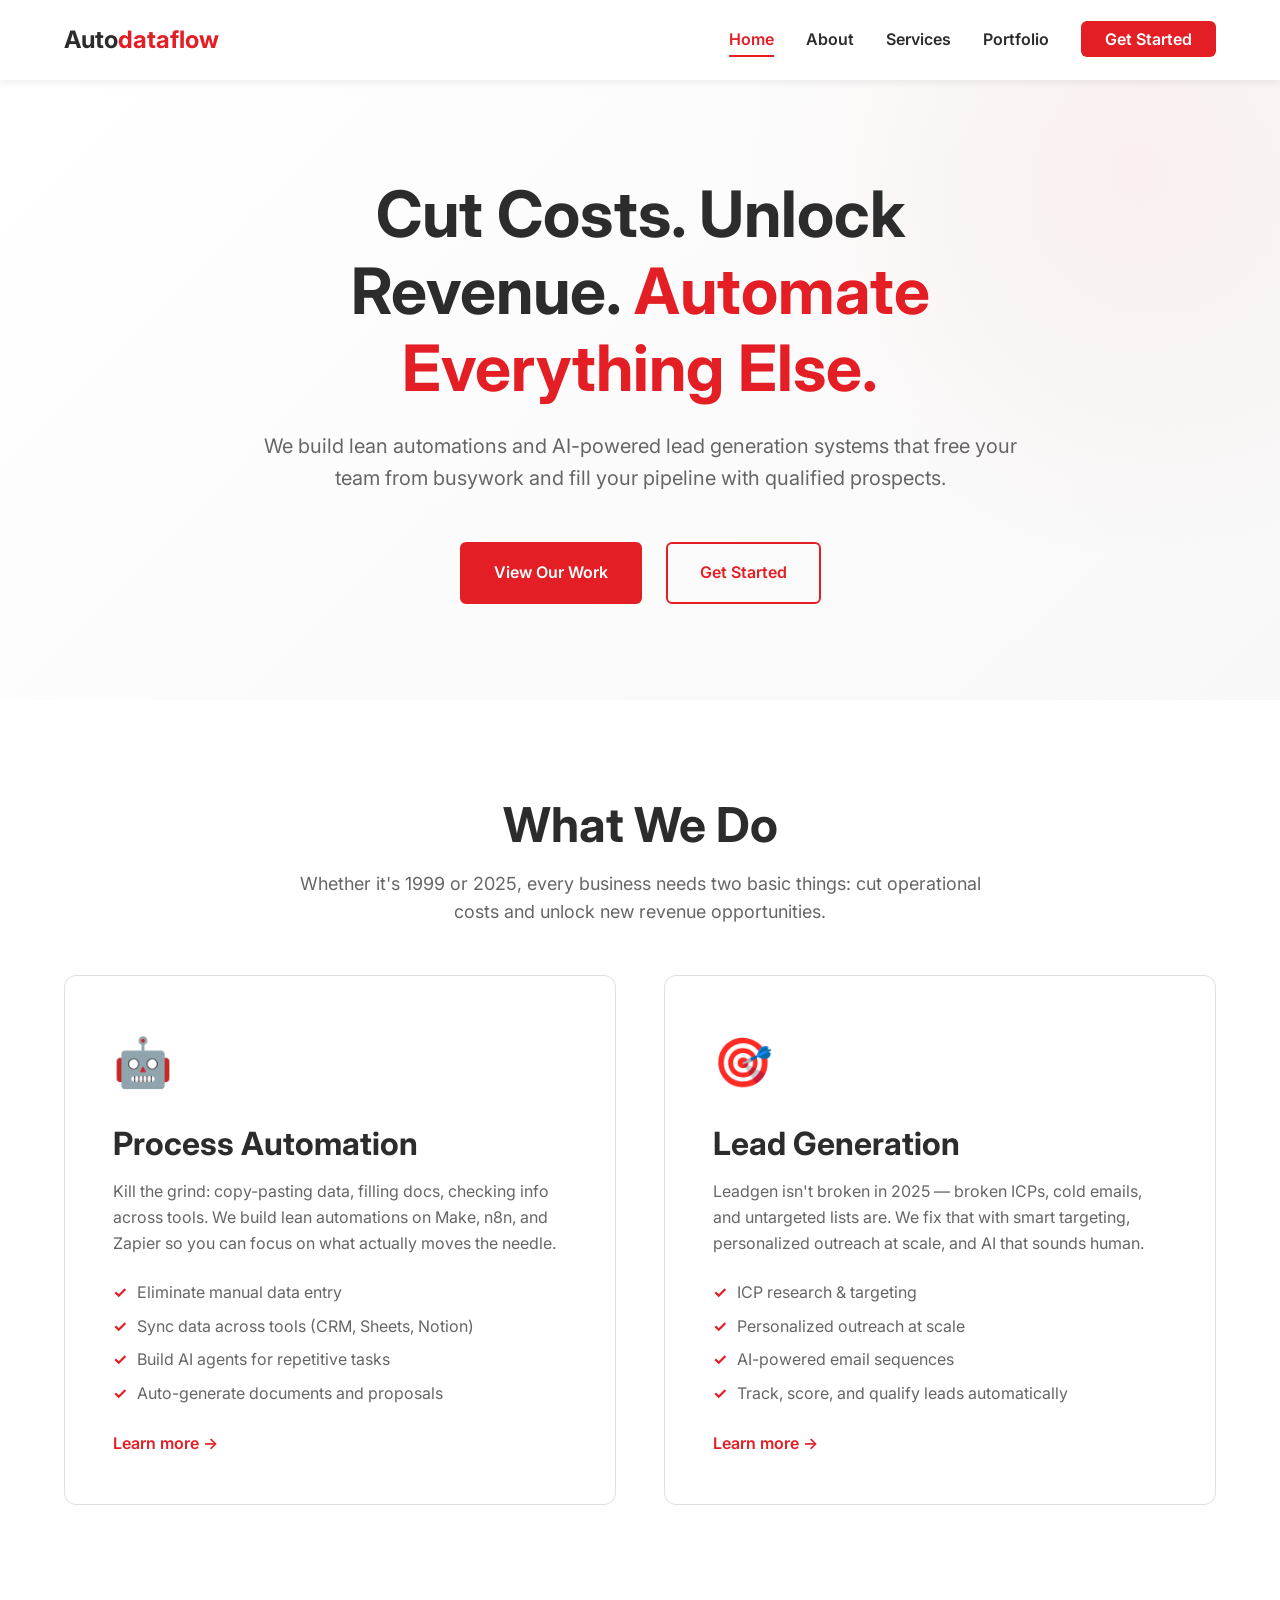
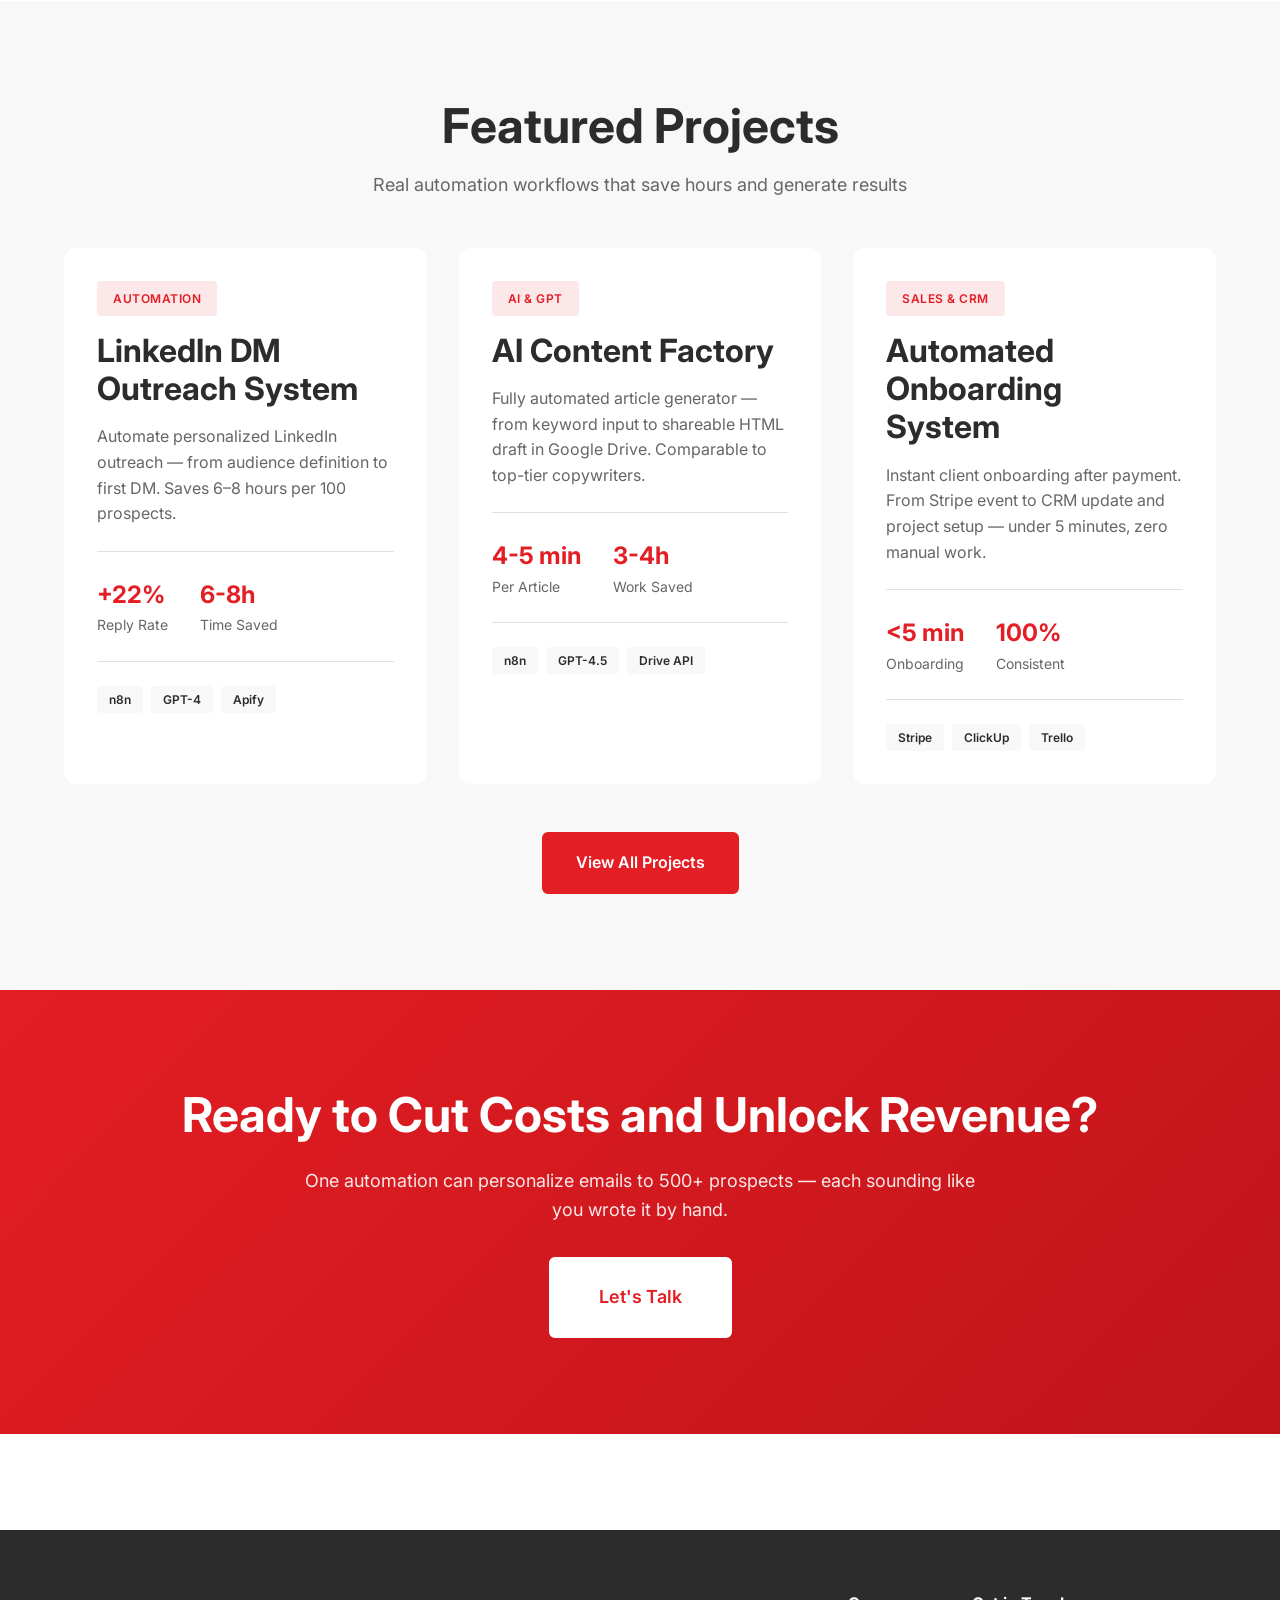
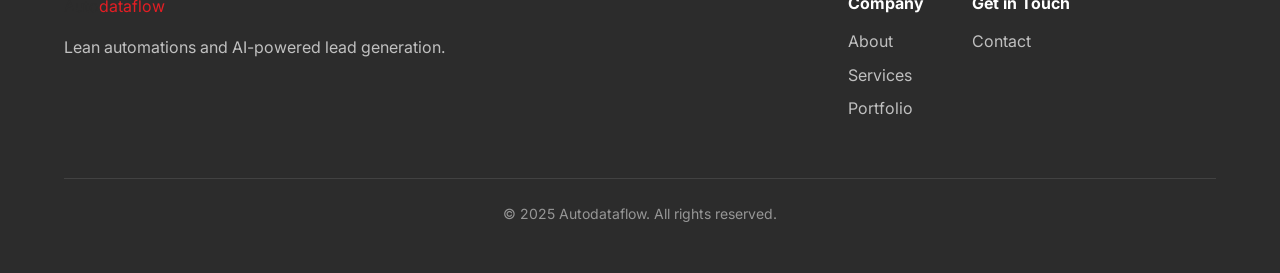
==== index.html @ b3bfe045 "First commit of Autodataflow" ====
<!DOCTYPE html>
<html lang="en">
<head>
    <meta charset="UTF-8">
    <meta name="viewport" content="width=device-width, initial-scale=1.0">
    <meta name="description" content="Cut operational costs and unlock new revenue opportunities through smart automation and targeted lead generation">
    <meta property="og:title" content="Autodataflow - Automation & Lead Generation">
    <meta property="og:description" content="We build lean automations and AI-powered lead generation systems">
    <meta property="og:type" content="website">
    <title>Autodataflow - Automation & Lead Generation</title>

    <link rel="preconnect" href="https://fonts.googleapis.com">
    <link rel="preconnect" href="https://fonts.gstatic.com" crossorigin>
    <link href="https://fonts.googleapis.com/css2?family=Inter:wght@400;600;700&display=swap" rel="stylesheet">

    <link rel="stylesheet" href="css/main.css">
    <link rel="stylesheet" href="css/home.css">
</head>
<body>
    <!-- Navigation -->
    <header class="header">
        <nav class="nav container">
            <a href="index.html" class="logo">
                <span class="logo-text">Auto<span class="logo-accent">dataflow</span></span>
            </a>

            <div class="nav-menu" id="navMenu">
                <ul class="nav-list">
                    <li class="nav-item"><a href="index.html" class="nav-link active">Home</a></li>
                    <li class="nav-item"><a href="about.html" class="nav-link">About</a></li>
                    <li class="nav-item"><a href="services.html" class="nav-link">Services</a></li>
                    <li class="nav-item"><a href="portfolio.html" class="nav-link">Portfolio</a></li>
                    <li class="nav-item"><a href="contact.html" class="nav-link btn-primary-nav">Get Started</a></li>
                </ul>
            </div>

            <div class="nav-toggle" id="navToggle">
                <span></span>
                <span></span>
                <span></span>
            </div>
        </nav>
    </header>

    <!-- Hero Section -->
    <section class="hero">
        <div class="container">
            <div class="hero-content">
                <h1 class="hero-title">Cut Costs. Unlock Revenue. <span class="text-accent">Automate Everything Else.</span></h1>
                <p class="hero-subtitle">We build lean automations and AI-powered lead generation systems that free your team from busywork and fill your pipeline with qualified prospects.</p>
                <div class="hero-cta">
                    <a href="portfolio.html" class="btn btn-primary">View Our Work</a>
                    <a href="contact.html" class="btn btn-secondary">Get Started</a>
                </div>
            </div>
        </div>
    </section>

    <!-- Services Overview -->
    <section class="services-overview">
        <div class="container">
            <h2 class="section-title">What We Do</h2>
            <p class="section-subtitle">Whether it's 1999 or 2025, every business needs two basic things: cut operational costs and unlock new revenue opportunities.</p>

            <div class="services-grid">
                <!-- Automation -->
                <div class="service-card">
                    <div class="service-icon">🤖</div>
                    <h3>Process Automation</h3>
                    <p>Kill the grind: copy-pasting data, filling docs, checking info across tools. We build lean automations on Make, n8n, and Zapier so you can focus on what actually moves the needle.</p>
                    <ul class="service-features">
                        <li>Eliminate manual data entry</li>
                        <li>Sync data across tools (CRM, Sheets, Notion)</li>
                        <li>Build AI agents for repetitive tasks</li>
                        <li>Auto-generate documents and proposals</li>
                    </ul>
                    <a href="services.html#automation" class="service-link">Learn more →</a>
                </div>

                <!-- Lead Generation -->
                <div class="service-card">
                    <div class="service-icon">🎯</div>
                    <h3>Lead Generation</h3>
                    <p>Leadgen isn't broken in 2025 — broken ICPs, cold emails, and untargeted lists are. We fix that with smart targeting, personalized outreach at scale, and AI that sounds human.</p>
                    <ul class="service-features">
                        <li>ICP research & targeting</li>
                        <li>Personalized outreach at scale</li>
                        <li>AI-powered email sequences</li>
                        <li>Track, score, and qualify leads automatically</li>
                    </ul>
                    <a href="services.html#leadgen" class="service-link">Learn more →</a>
                </div>
            </div>
        </div>
    </section>

    <!-- Featured Cases -->
    <section class="featured-cases">
        <div class="container">
            <h2 class="section-title">Featured Projects</h2>
            <p class="section-subtitle">Real automation workflows that save hours and generate results</p>

            <div class="cases-grid">
                <!-- Case 1 -->
                <div class="case-card">
                    <div class="case-tag">Automation</div>
                    <h3>LinkedIn DM Outreach System</h3>
                    <p>Automate personalized LinkedIn outreach — from audience definition to first DM. Saves 6–8 hours per 100 prospects.</p>
                    <div class="case-stats">
                        <div class="stat">
                            <span class="stat-value">+22%</span>
                            <span class="stat-label">Reply Rate</span>
                        </div>
                        <div class="stat">
                            <span class="stat-value">6-8h</span>
                            <span class="stat-label">Time Saved</span>
                        </div>
                    </div>
                    <div class="case-tech">
                        <span class="tech-badge">n8n</span>
                        <span class="tech-badge">GPT-4</span>
                        <span class="tech-badge">Apify</span>
                    </div>
                </div>

                <!-- Case 2 -->
                <div class="case-card">
                    <div class="case-tag">AI & GPT</div>
                    <h3>AI Content Factory</h3>
                    <p>Fully automated article generator — from keyword input to shareable HTML draft in Google Drive. Comparable to top-tier copywriters.</p>
                    <div class="case-stats">
                        <div class="stat">
                            <span class="stat-value">4-5 min</span>
                            <span class="stat-label">Per Article</span>
                        </div>
                        <div class="stat">
                            <span class="stat-value">3-4h</span>
                            <span class="stat-label">Work Saved</span>
                        </div>
                    </div>
                    <div class="case-tech">
                        <span class="tech-badge">n8n</span>
                        <span class="tech-badge">GPT-4.5</span>
                        <span class="tech-badge">Drive API</span>
                    </div>
                </div>

                <!-- Case 3 -->
                <div class="case-card">
                    <div class="case-tag">Sales & CRM</div>
                    <h3>Automated Onboarding System</h3>
                    <p>Instant client onboarding after payment. From Stripe event to CRM update and project setup — under 5 minutes, zero manual work.</p>
                    <div class="case-stats">
                        <div class="stat">
                            <span class="stat-value">&lt;5 min</span>
                            <span class="stat-label">Onboarding</span>
                        </div>
                        <div class="stat">
                            <span class="stat-value">100%</span>
                            <span class="stat-label">Consistent</span>
                        </div>
                    </div>
                    <div class="case-tech">
                        <span class="tech-badge">Stripe</span>
                        <span class="tech-badge">ClickUp</span>
                        <span class="tech-badge">Trello</span>
                    </div>
                </div>
            </div>

            <div class="section-cta">
                <a href="portfolio.html" class="btn btn-primary">View All Projects</a>
            </div>
        </div>
    </section>

    <!-- CTA Section -->
    <section class="cta-section">
        <div class="container">
            <div class="cta-content">
                <h2>Ready to Cut Costs and Unlock Revenue?</h2>
                <p>One automation can personalize emails to 500+ prospects — each sounding like you wrote it by hand.</p>
                <a href="contact.html" class="btn btn-primary btn-large">Let's Talk</a>
            </div>
        </div>
    </section>

    <!-- Footer -->
    <footer class="footer">
        <div class="container">
            <div class="footer-content">
                <div class="footer-brand">
                    <span class="logo-text">Auto<span class="logo-accent">dataflow</span></span>
                    <p>Lean automations and AI-powered lead generation.</p>
                </div>

                <div class="footer-links">
                    <div class="footer-column">
                        <h4>Company</h4>
                        <ul>
                            <li><a href="about.html">About</a></li>
                            <li><a href="services.html">Services</a></li>
                            <li><a href="portfolio.html">Portfolio</a></li>
                        </ul>
                    </div>

                    <div class="footer-column">
                        <h4>Get in Touch</h4>
                        <ul>
                            <li><a href="contact.html">Contact</a></li>
                        </ul>
                    </div>
                </div>
            </div>

            <div class="footer-bottom">
                <p>&copy; 2025 Autodataflow. All rights reserved.</p>
            </div>
        </div>
    </footer>

    <script src="js/main.js"></script>
</body>
</html>
---- css/main.css ----
/* ========================================
   VARIABLES & RESET
   ======================================== */

:root {
    /* Colors */
    --color-primary: #E31E24;
    --color-primary-hover: #C01419;
    --color-white: #FFFFFF;
    --color-black: #000000;
    --color-text: #2C2C2C;
    --color-text-light: #666666;
    --color-bg-light: #F8F8F8;
    --color-border: #E0E0E0;

    /* Typography */
    --font-primary: 'Inter', -apple-system, BlinkMacSystemFont, 'Segoe UI', sans-serif;
    --font-weight-regular: 400;
    --font-weight-semibold: 600;
    --font-weight-bold: 700;

    /* Spacing */
    --spacing-xs: 0.5rem;
    --spacing-sm: 1rem;
    --spacing-md: 1.5rem;
    --spacing-lg: 2rem;
    --spacing-xl: 3rem;
    --spacing-2xl: 4rem;
    --spacing-3xl: 6rem;

    /* Layout */
    --max-width: 1200px;
    --header-height: 80px;

    /* Shadows */
    --shadow-sm: 0 2px 8px rgba(0, 0, 0, 0.08);
    --shadow-md: 0 4px 16px rgba(0, 0, 0, 0.1);
    --shadow-lg: 0 8px 24px rgba(0, 0, 0, 0.12);

    /* Transitions */
    --transition-fast: 0.2s ease;
    --transition-normal: 0.3s ease;
}

* {
    margin: 0;
    padding: 0;
    box-sizing: border-box;
}

html {
    scroll-behavior: smooth;
}

body {
    font-family: var(--font-primary);
    font-size: 16px;
    line-height: 1.6;
    color: var(--color-text);
    background-color: var(--color-white);
    -webkit-font-smoothing: antialiased;
    -moz-osx-font-smoothing: grayscale;
}

img {
    max-width: 100%;
    height: auto;
    display: block;
}

a {
    text-decoration: none;
    color: inherit;
    transition: color var(--transition-fast);
}

ul {
    list-style: none;
}

/* ========================================
   TYPOGRAPHY
   ======================================== */

h1, h2, h3, h4, h5, h6 {
    font-weight: var(--font-weight-bold);
    line-height: 1.2;
    color: var(--color-text);
}

h1 {
    font-size: clamp(2.5rem, 5vw, 4rem);
}

h2 {
    font-size: clamp(2rem, 4vw, 3rem);
}

h3 {
    font-size: clamp(1.5rem, 3vw, 2rem);
}

h4 {
    font-size: 1.25rem;
}

p {
    margin-bottom: var(--spacing-sm);
    color: var(--color-text-light);
}

.text-accent {
    color: var(--color-primary);
}

/* ========================================
   LAYOUT
   ======================================== */

.container {
    max-width: var(--max-width);
    margin: 0 auto;
    padding: 0 var(--spacing-md);
}

.section-title {
    text-align: center;
    margin-bottom: var(--spacing-sm);
}

.section-subtitle {
    text-align: center;
    font-size: 1.125rem;
    color: var(--color-text-light);
    margin-bottom: var(--spacing-xl);
    max-width: 700px;
    margin-left: auto;
    margin-right: auto;
}

.section-cta {
    text-align: center;
    margin-top: var(--spacing-xl);
}

/* ========================================
   HEADER & NAVIGATION
   ======================================== */

.header {
    position: sticky;
    top: 0;
    background-color: var(--color-white);
    box-shadow: var(--shadow-sm);
    z-index: 1000;
}

.nav {
    display: flex;
    align-items: center;
    justify-content: space-between;
    height: var(--header-height);
}

.logo {
    font-size: 1.5rem;
    font-weight: var(--font-weight-bold);
    color: var(--color-text);
}

.logo-text {
    color: var(--color-text);
}

.logo-accent {
    color: var(--color-primary);
}

.nav-list {
    display: flex;
    align-items: center;
    gap: var(--spacing-lg);
}

.nav-link {
    font-weight: var(--font-weight-semibold);
    color: var(--color-text);
    transition: color var(--transition-fast);
    padding: var(--spacing-xs) 0;
    position: relative;
}

.nav-link:hover {
    color: var(--color-primary);
}

.nav-link.active {
    color: var(--color-primary);
}

.nav-link.active::after {
    content: '';
    position: absolute;
    bottom: 0;
    left: 0;
    right: 0;
    height: 2px;
    background-color: var(--color-primary);
}

.btn-primary-nav {
    background-color: var(--color-primary);
    color: var(--color-white) !important;
    padding: var(--spacing-xs) var(--spacing-md);
    border-radius: 6px;
    transition: background-color var(--transition-fast);
}

.btn-primary-nav:hover {
    background-color: var(--color-primary-hover);
}

.btn-primary-nav.active::after {
    display: none;
}

.nav-toggle {
    display: none;
    flex-direction: column;
    gap: 4px;
    cursor: pointer;
}

.nav-toggle span {
    width: 25px;
    height: 3px;
    background-color: var(--color-text);
    transition: all var(--transition-fast);
}

/* ========================================
   BUTTONS
   ======================================== */

.btn {
    display: inline-block;
    padding: var(--spacing-sm) var(--spacing-lg);
    font-weight: var(--font-weight-semibold);
    border-radius: 6px;
    border: 2px solid transparent;
    cursor: pointer;
    transition: all var(--transition-fast);
    text-align: center;
}

.btn-primary {
    background-color: var(--color-primary);
    color: var(--color-white);
    border-color: var(--color-primary);
}

.btn-primary:hover {
    background-color: var(--color-primary-hover);
    border-color: var(--color-primary-hover);
    transform: translateY(-2px);
    box-shadow: var(--shadow-md);
}

.btn-secondary {
    background-color: transparent;
    color: var(--color-primary);
    border-color: var(--color-primary);
}

.btn-secondary:hover {
    background-color: var(--color-primary);
    color: var(--color-white);
    transform: translateY(-2px);
}

.btn-large {
    padding: var(--spacing-md) var(--spacing-xl);
    font-size: 1.125rem;
}

/* ========================================
   FOOTER
   ======================================== */

.footer {
    background-color: var(--color-text);
    color: var(--color-white);
    padding: var(--spacing-2xl) 0 var(--spacing-lg);
    margin-top: var(--spacing-3xl);
}

.footer-content {
    display: grid;
    grid-template-columns: 2fr 1fr;
    gap: var(--spacing-xl);
    margin-bottom: var(--spacing-xl);
}

.footer-brand p {
    color: rgba(255, 255, 255, 0.7);
    margin-top: var(--spacing-sm);
}

.footer-links {
    display: flex;
    gap: var(--spacing-xl);
}

.footer-column h4 {
    color: var(--color-white);
    margin-bottom: var(--spacing-sm);
    font-size: 1rem;
}

.footer-column ul li {
    margin-bottom: var(--spacing-xs);
}

.footer-column ul li a {
    color: rgba(255, 255, 255, 0.7);
    transition: color var(--transition-fast);
}

.footer-column ul li a:hover {
    color: var(--color-primary);
}

.footer-bottom {
    border-top: 1px solid rgba(255, 255, 255, 0.1);
    padding-top: var(--spacing-md);
    text-align: center;
}

.footer-bottom p {
    color: rgba(255, 255, 255, 0.5);
    font-size: 0.875rem;
}

/* ========================================
   UTILITIES
   ======================================== */

.fade-in {
    animation: fadeIn 0.6s ease-in;
}

@keyframes fadeIn {
    from {
        opacity: 0;
        transform: translateY(20px);
    }
    to {
        opacity: 1;
        transform: translateY(0);
    }
}

/* ========================================
   RESPONSIVE - TABLET
   ======================================== */

@media (max-width: 768px) {
    :root {
        --header-height: 70px;
    }

    .nav-menu {
        position: fixed;
        top: var(--header-height);
        left: -100%;
        width: 100%;
        height: calc(100vh - var(--header-height));
        background-color: var(--color-white);
        transition: left var(--transition-normal);
        box-shadow: var(--shadow-lg);
    }

    .nav-menu.active {
        left: 0;
    }

    .nav-list {
        flex-direction: column;
        align-items: flex-start;
        padding: var(--spacing-lg);
        gap: var(--spacing-md);
    }

    .nav-link.active::after {
        width: 30px;
    }

    .btn-primary-nav {
        width: 100%;
        text-align: center;
    }

    .nav-toggle {
        display: flex;
    }

    .nav-toggle.active span:nth-child(1) {
        transform: rotate(45deg) translate(5px, 5px);
    }

    .nav-toggle.active span:nth-child(2) {
        opacity: 0;
    }

    .nav-toggle.active span:nth-child(3) {
        transform: rotate(-45deg) translate(7px, -6px);
    }

    .footer-content {
        grid-template-columns: 1fr;
    }

    .footer-links {
        flex-direction: column;
    }
}

/* ========================================
   RESPONSIVE - MOBILE
   ======================================== */

@media (max-width: 480px) {
    :root {
        --spacing-xl: 2rem;
        --spacing-2xl: 3rem;
        --spacing-3xl: 4rem;
    }

    .container {
        padding: 0 var(--spacing-sm);
    }

    .section-subtitle {
        font-size: 1rem;
    }
}
---- css/home.css ----
/* ========================================
   HERO SECTION
   ======================================== */

.hero {
    padding: var(--spacing-3xl) 0;
    background: linear-gradient(135deg, #FFF 0%, #F8F8F8 100%);
    position: relative;
    overflow: hidden;
}

.hero::before {
    content: '';
    position: absolute;
    top: -50%;
    right: -20%;
    width: 800px;
    height: 800px;
    background: radial-gradient(circle, rgba(227, 30, 36, 0.05) 0%, transparent 70%);
    border-radius: 50%;
}

.hero-content {
    max-width: 800px;
    text-align: center;
    margin: 0 auto;
    position: relative;
    z-index: 1;
}

.hero-title {
    margin-bottom: var(--spacing-md);
    animation: fadeIn 0.8s ease-out;
}

.hero-subtitle {
    font-size: 1.25rem;
    color: var(--color-text-light);
    margin-bottom: var(--spacing-xl);
    animation: fadeIn 1s ease-out 0.2s both;
}

.hero-cta {
    display: flex;
    gap: var(--spacing-md);
    justify-content: center;
    flex-wrap: wrap;
    animation: fadeIn 1.2s ease-out 0.4s both;
}

/* ========================================
   SERVICES OVERVIEW
   ======================================== */

.services-overview {
    padding: var(--spacing-3xl) 0;
}

.services-grid {
    display: grid;
    grid-template-columns: repeat(auto-fit, minmax(300px, 1fr));
    gap: var(--spacing-xl);
}

.service-card {
    background-color: var(--color-white);
    border: 1px solid var(--color-border);
    border-radius: 12px;
    padding: var(--spacing-xl);
    transition: all var(--transition-normal);
}

.service-card:hover {
    transform: translateY(-8px);
    box-shadow: var(--shadow-lg);
    border-color: var(--color-primary);
}

.service-icon {
    font-size: 3rem;
    margin-bottom: var(--spacing-md);
}

.service-card h3 {
    margin-bottom: var(--spacing-sm);
    color: var(--color-text);
}

.service-card > p {
    margin-bottom: var(--spacing-md);
    color: var(--color-text-light);
}

.service-features {
    margin: var(--spacing-md) 0;
}

.service-features li {
    padding-left: var(--spacing-md);
    margin-bottom: var(--spacing-xs);
    position: relative;
    color: var(--color-text-light);
}

.service-features li::before {
    content: '✓';
    position: absolute;
    left: 0;
    color: var(--color-primary);
    font-weight: var(--font-weight-bold);
}

.service-link {
    color: var(--color-primary);
    font-weight: var(--font-weight-semibold);
    transition: color var(--transition-fast);
}

.service-link:hover {
    color: var(--color-primary-hover);
}

/* ========================================
   FEATURED CASES
   ======================================== */

.featured-cases {
    padding: var(--spacing-3xl) 0;
    background-color: var(--color-bg-light);
}

.cases-grid {
    display: grid;
    grid-template-columns: repeat(auto-fit, minmax(320px, 1fr));
    gap: var(--spacing-lg);
}

.case-card {
    background-color: var(--color-white);
    border-radius: 12px;
    padding: var(--spacing-lg);
    transition: all var(--transition-normal);
    cursor: pointer;
    border: 1px solid transparent;
}

.case-card:hover {
    transform: translateY(-8px);
    box-shadow: var(--shadow-lg);
    border-color: var(--color-primary);
}

.case-tag {
    display: inline-block;
    padding: var(--spacing-xs) var(--spacing-sm);
    background-color: rgba(227, 30, 36, 0.1);
    color: var(--color-primary);
    font-size: 0.75rem;
    font-weight: var(--font-weight-semibold);
    border-radius: 4px;
    margin-bottom: var(--spacing-sm);
    text-transform: uppercase;
    letter-spacing: 0.5px;
}

.case-card h3 {
    margin-bottom: var(--spacing-sm);
    color: var(--color-text);
}

.case-card > p {
    color: var(--color-text-light);
    margin-bottom: var(--spacing-md);
}

.case-stats {
    display: flex;
    gap: var(--spacing-lg);
    margin-bottom: var(--spacing-md);
    padding: var(--spacing-md) 0;
    border-top: 1px solid var(--color-border);
    border-bottom: 1px solid var(--color-border);
}

.stat {
    display: flex;
    flex-direction: column;
}

.stat-value {
    font-size: 1.5rem;
    font-weight: var(--font-weight-bold);
    color: var(--color-primary);
}

.stat-label {
    font-size: 0.875rem;
    color: var(--color-text-light);
}

.case-tech {
    display: flex;
    flex-wrap: wrap;
    gap: var(--spacing-xs);
}

.tech-badge {
    padding: 4px 12px;
    background-color: var(--color-bg-light);
    border-radius: 4px;
    font-size: 0.75rem;
    font-weight: var(--font-weight-semibold);
    color: var(--color-text);
}

/* ========================================
   CTA SECTION
   ======================================== */

.cta-section {
    padding: var(--spacing-3xl) 0;
    background: linear-gradient(135deg, var(--color-primary) 0%, var(--color-primary-hover) 100%);
    color: var(--color-white);
    text-align: center;
}

.cta-content h2 {
    color: var(--color-white);
    margin-bottom: var(--spacing-md);
}

.cta-content p {
    font-size: 1.125rem;
    color: rgba(255, 255, 255, 0.9);
    margin-bottom: var(--spacing-lg);
    max-width: 700px;
    margin-left: auto;
    margin-right: auto;
}

.cta-section .btn-primary {
    background-color: var(--color-white);
    color: var(--color-primary);
    border-color: var(--color-white);
}

.cta-section .btn-primary:hover {
    background-color: transparent;
    color: var(--color-white);
    border-color: var(--color-white);
}

/* ========================================
   RESPONSIVE - TABLET
   ======================================== */

@media (max-width: 768px) {
    .hero {
        padding: var(--spacing-2xl) 0;
    }

    .hero-title {
        font-size: 2.5rem;
    }

    .hero-subtitle {
        font-size: 1.125rem;
    }

    .services-grid {
        grid-template-columns: 1fr;
    }

    .cases-grid {
        grid-template-columns: 1fr;
    }

    .case-stats {
        flex-direction: column;
        gap: var(--spacing-sm);
    }
}

/* ========================================
   RESPONSIVE - MOBILE
   ======================================== */

@media (max-width: 480px) {
    .hero-cta {
        flex-direction: column;
    }

    .hero-cta .btn {
        width: 100%;
    }

    .service-card {
        padding: var(--spacing-md);
    }

    .case-card {
        padding: var(--spacing-md);
    }
}
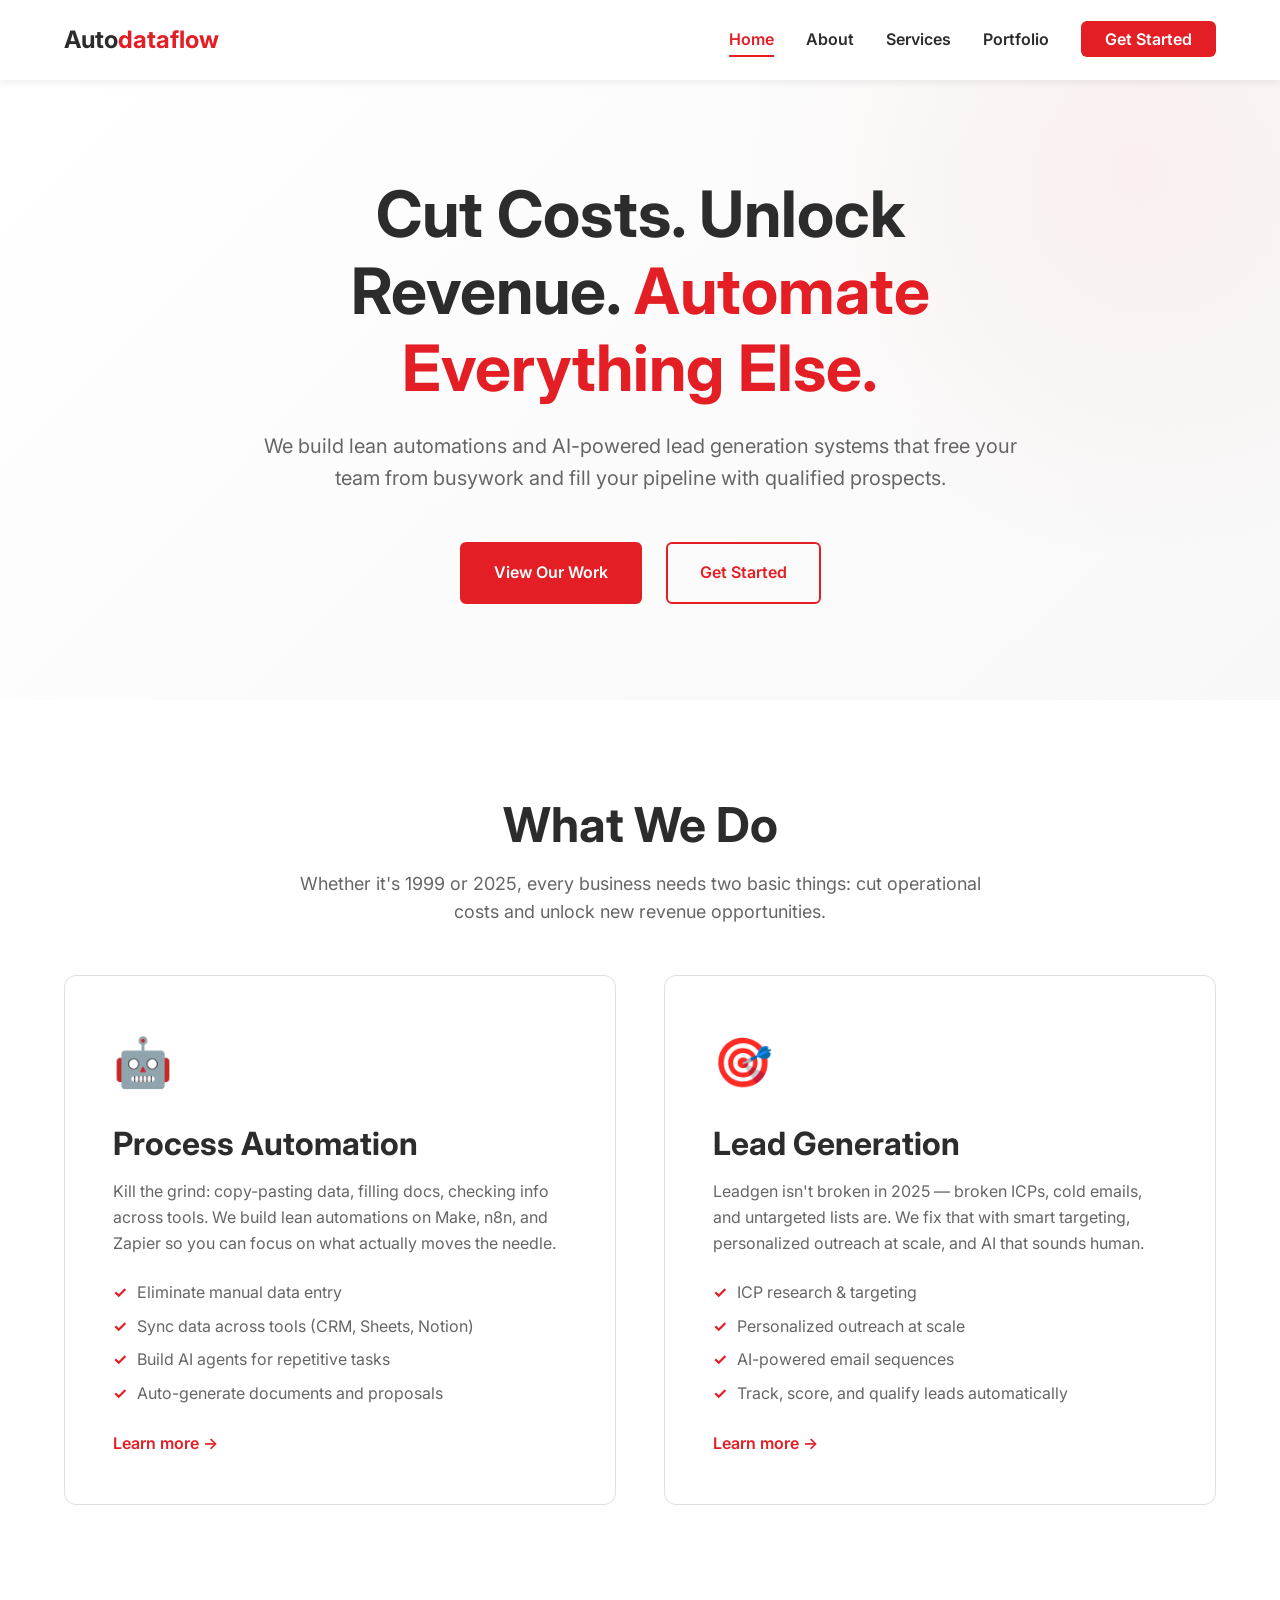
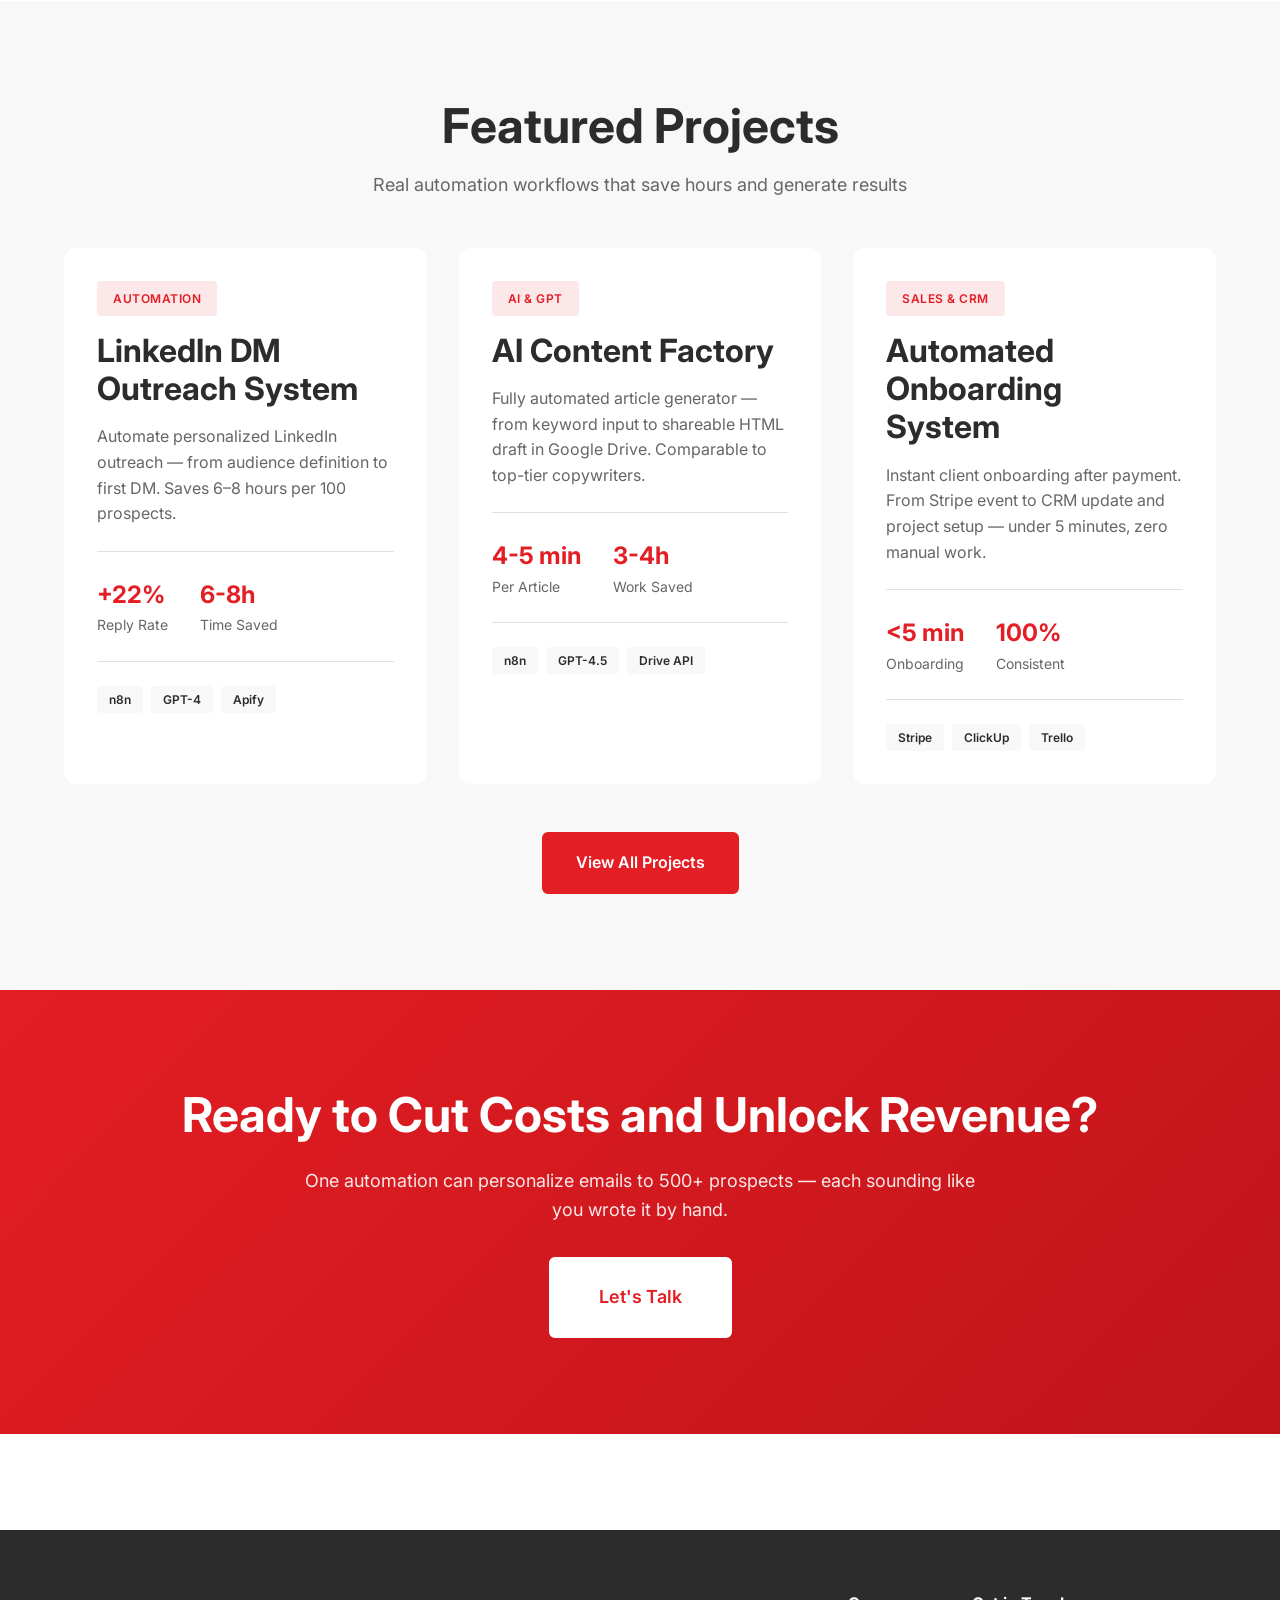
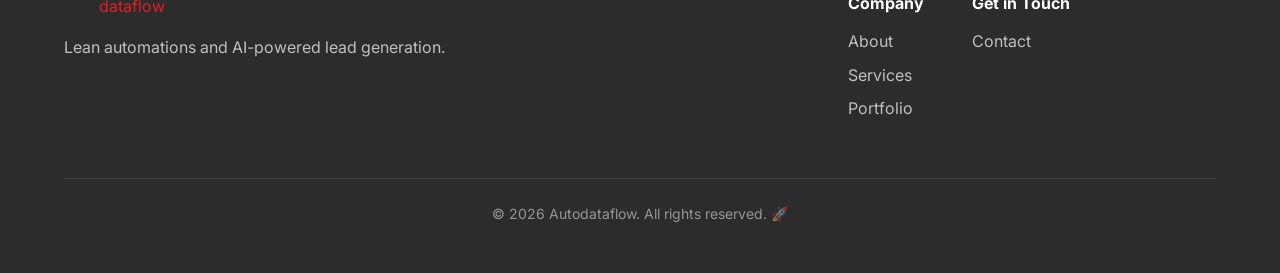
==== commit d71f3a7a: "Update footer year to 2026 🚀" ====
--- a/index.html
+++ b/index.html
@@ -1,9 +1,11 @@
 <!DOCTYPE html>
 <html lang="en">
+
 <head>
     <meta charset="UTF-8">
     <meta name="viewport" content="width=device-width, initial-scale=1.0">
-    <meta name="description" content="Cut operational costs and unlock new revenue opportunities through smart automation and targeted lead generation">
+    <meta name="description"
+        content="Cut operational costs and unlock new revenue opportunities through smart automation and targeted lead generation">
     <meta property="og:title" content="Autodataflow - Automation & Lead Generation">
     <meta property="og:description" content="We build lean automations and AI-powered lead generation systems">
     <meta property="og:type" content="website">
@@ -16,6 +18,7 @@
     <link rel="stylesheet" href="css/main.css">
     <link rel="stylesheet" href="css/home.css">
 </head>
+
 <body>
     <!-- Navigation -->
     <header class="header">
@@ -46,8 +49,10 @@
     <section class="hero">
         <div class="container">
             <div class="hero-content">
-                <h1 class="hero-title">Cut Costs. Unlock Revenue. <span class="text-accent">Automate Everything Else.</span></h1>
-                <p class="hero-subtitle">We build lean automations and AI-powered lead generation systems that free your team from busywork and fill your pipeline with qualified prospects.</p>
+                <h1 class="hero-title">Cut Costs. Unlock Revenue. <span class="text-accent">Automate Everything
+                        Else.</span></h1>
+                <p class="hero-subtitle">We build lean automations and AI-powered lead generation systems that free your
+                    team from busywork and fill your pipeline with qualified prospects.</p>
                 <div class="hero-cta">
                     <a href="portfolio.html" class="btn btn-primary">View Our Work</a>
                     <a href="contact.html" class="btn btn-secondary">Get Started</a>
@@ -60,14 +65,16 @@
     <section class="services-overview">
         <div class="container">
             <h2 class="section-title">What We Do</h2>
-            <p class="section-subtitle">Whether it's 1999 or 2025, every business needs two basic things: cut operational costs and unlock new revenue opportunities.</p>
+            <p class="section-subtitle">Whether it's 1999 or 2025, every business needs two basic things: cut
+                operational costs and unlock new revenue opportunities.</p>
 
             <div class="services-grid">
                 <!-- Automation -->
                 <div class="service-card">
                     <div class="service-icon">🤖</div>
                     <h3>Process Automation</h3>
-                    <p>Kill the grind: copy-pasting data, filling docs, checking info across tools. We build lean automations on Make, n8n, and Zapier so you can focus on what actually moves the needle.</p>
+                    <p>Kill the grind: copy-pasting data, filling docs, checking info across tools. We build lean
+                        automations on Make, n8n, and Zapier so you can focus on what actually moves the needle.</p>
                     <ul class="service-features">
                         <li>Eliminate manual data entry</li>
                         <li>Sync data across tools (CRM, Sheets, Notion)</li>
@@ -81,7 +88,8 @@
                 <div class="service-card">
                     <div class="service-icon">🎯</div>
                     <h3>Lead Generation</h3>
-                    <p>Leadgen isn't broken in 2025 — broken ICPs, cold emails, and untargeted lists are. We fix that with smart targeting, personalized outreach at scale, and AI that sounds human.</p>
+                    <p>Leadgen isn't broken in 2025 — broken ICPs, cold emails, and untargeted lists are. We fix that
+                        with smart targeting, personalized outreach at scale, and AI that sounds human.</p>
                     <ul class="service-features">
                         <li>ICP research & targeting</li>
                         <li>Personalized outreach at scale</li>
@@ -105,7 +113,8 @@
                 <div class="case-card">
                     <div class="case-tag">Automation</div>
                     <h3>LinkedIn DM Outreach System</h3>
-                    <p>Automate personalized LinkedIn outreach — from audience definition to first DM. Saves 6–8 hours per 100 prospects.</p>
+                    <p>Automate personalized LinkedIn outreach — from audience definition to first DM. Saves 6–8 hours
+                        per 100 prospects.</p>
                     <div class="case-stats">
                         <div class="stat">
                             <span class="stat-value">+22%</span>
@@ -127,7 +136,8 @@
                 <div class="case-card">
                     <div class="case-tag">AI & GPT</div>
                     <h3>AI Content Factory</h3>
-                    <p>Fully automated article generator — from keyword input to shareable HTML draft in Google Drive. Comparable to top-tier copywriters.</p>
+                    <p>Fully automated article generator — from keyword input to shareable HTML draft in Google Drive.
+                        Comparable to top-tier copywriters.</p>
                     <div class="case-stats">
                         <div class="stat">
                             <span class="stat-value">4-5 min</span>
@@ -149,7 +159,8 @@
                 <div class="case-card">
                     <div class="case-tag">Sales & CRM</div>
                     <h3>Automated Onboarding System</h3>
-                    <p>Instant client onboarding after payment. From Stripe event to CRM update and project setup — under 5 minutes, zero manual work.</p>
+                    <p>Instant client onboarding after payment. From Stripe event to CRM update and project setup —
+                        under 5 minutes, zero manual work.</p>
                     <div class="case-stats">
                         <div class="stat">
                             <span class="stat-value">&lt;5 min</span>
@@ -179,7 +190,8 @@
         <div class="container">
             <div class="cta-content">
                 <h2>Ready to Cut Costs and Unlock Revenue?</h2>
-                <p>One automation can personalize emails to 500+ prospects — each sounding like you wrote it by hand.</p>
+                <p>One automation can personalize emails to 500+ prospects — each sounding like you wrote it by hand.
+                </p>
                 <a href="contact.html" class="btn btn-primary btn-large">Let's Talk</a>
             </div>
         </div>
@@ -214,11 +226,12 @@
             </div>
 
             <div class="footer-bottom">
-                <p>&copy; 2025 Autodataflow. All rights reserved.</p>
+                <p>&copy; 2026 Autodataflow. All rights reserved. 🚀</p>
             </div>
         </div>
     </footer>
 
     <script src="js/main.js"></script>
 </body>
-</html>
+
+</html>
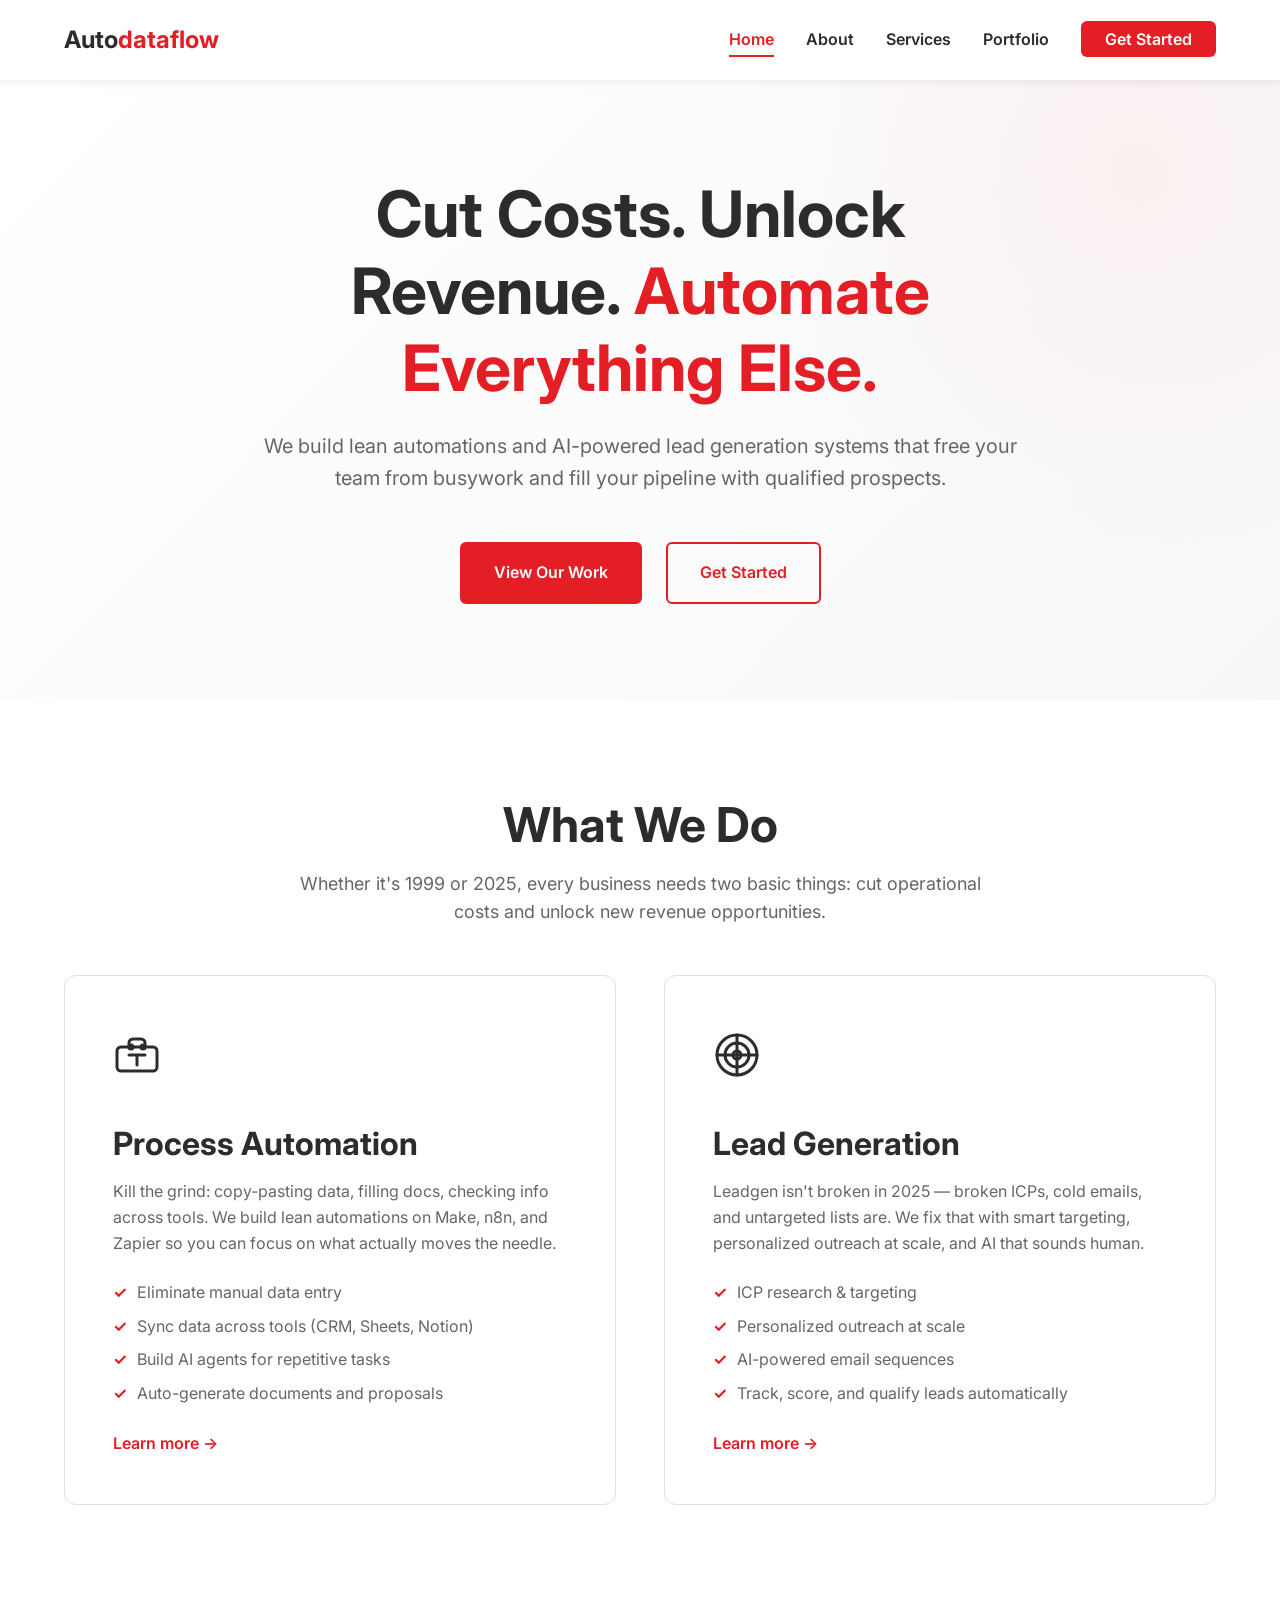
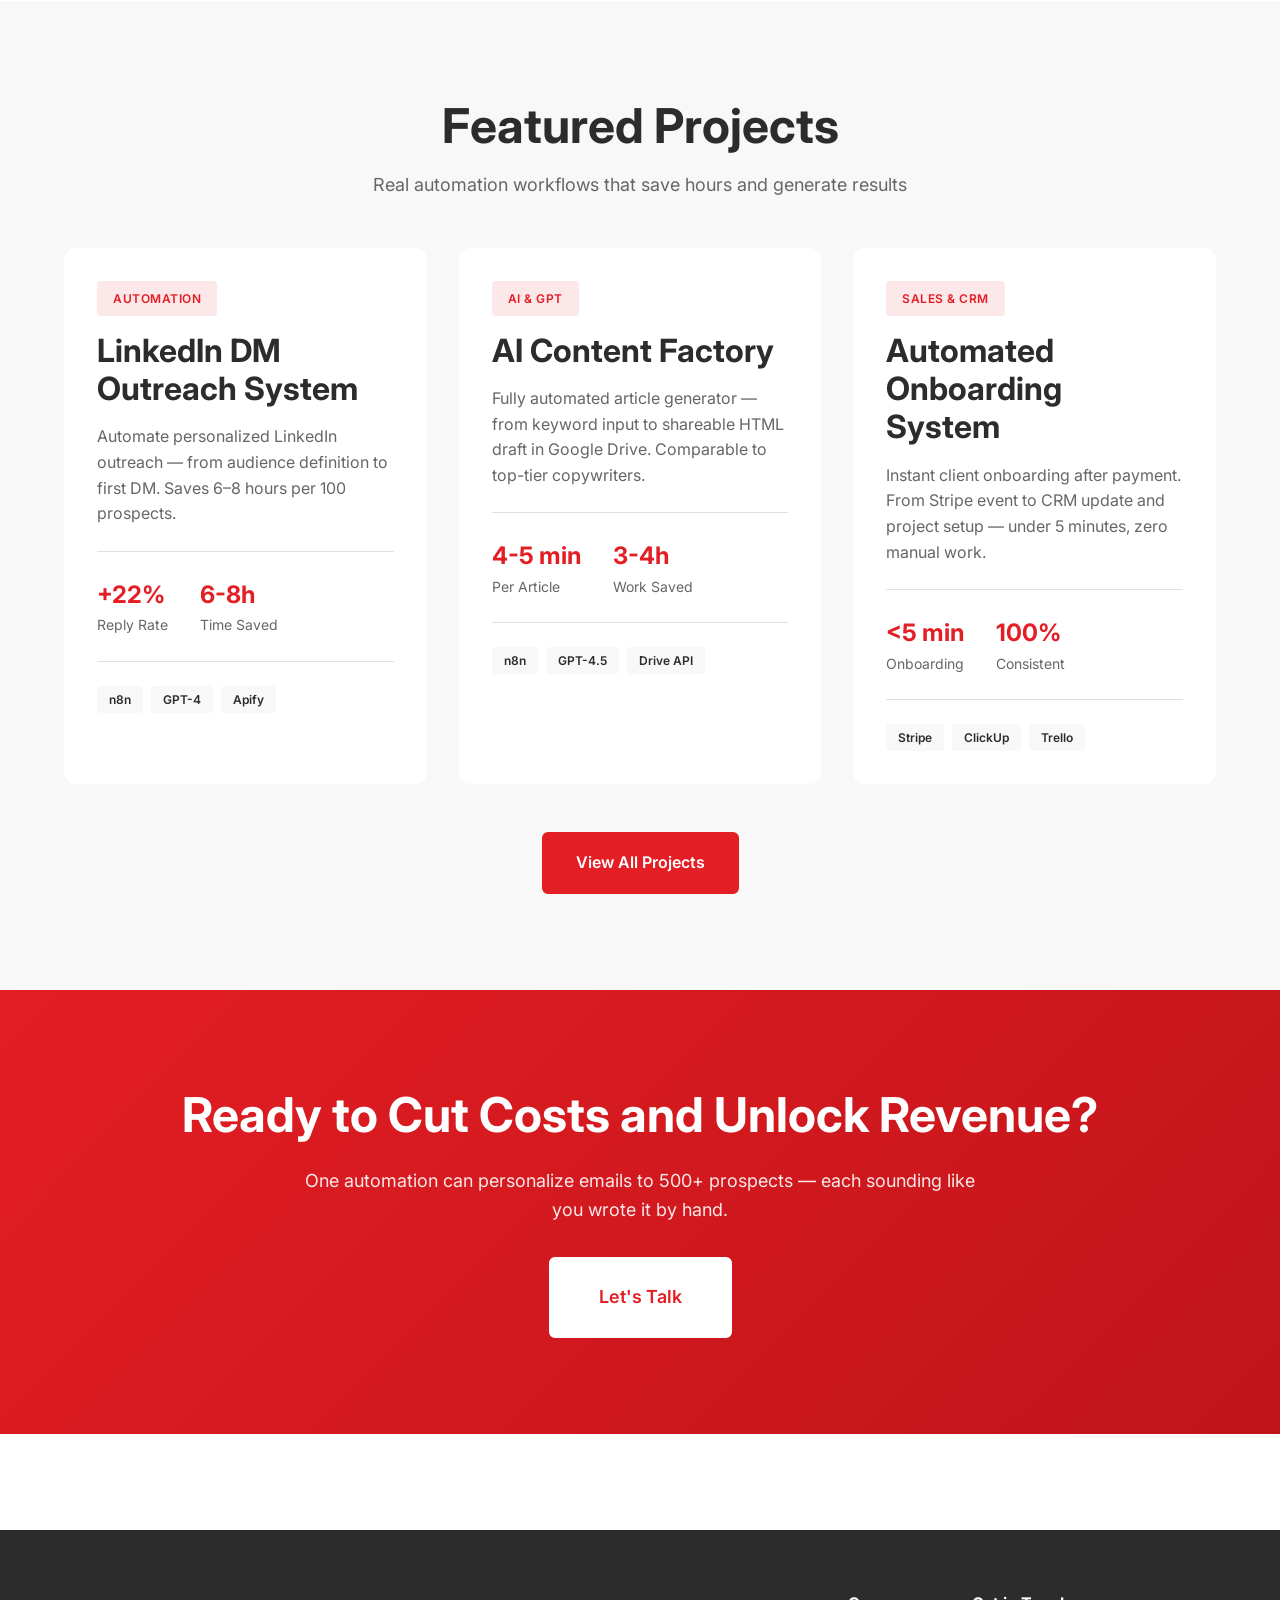
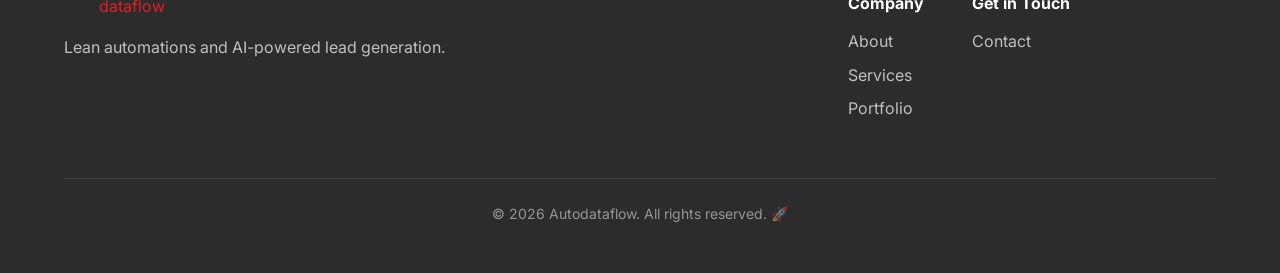
==== commit f30f994a: "Replace emojis with professional SVG icons" ====
--- a/index.html
+++ b/index.html
@@ -71,7 +71,17 @@
             <div class="services-grid">
                 <!-- Automation -->
                 <div class="service-card">
-                    <div class="service-icon">🤖</div>
+                    <div class="service-icon">
+                        <svg xmlns="http://www.w3.org/2000/svg" width="48" height="48" viewBox="0 0 24 24" fill="none"
+                            stroke="currentColor" stroke-width="1.5" stroke-linecap="round" stroke-linejoin="round">
+                            <rect x="2" y="8" width="20" height="12" rx="2" />
+                            <path d="M16 8V6a2 2 0 0 0-2-2h-4a2 2 0 0 0-2 2v2" />
+                            <path d="M12 13v4" />
+                            <path d="M8 12h8" />
+                            <circle cx="9" cy="8" r="1" fill="currentColor" />
+                            <circle cx="15" cy="8" r="1" fill="currentColor" />
+                        </svg>
+                    </div>
                     <h3>Process Automation</h3>
                     <p>Kill the grind: copy-pasting data, filling docs, checking info across tools. We build lean
                         automations on Make, n8n, and Zapier so you can focus on what actually moves the needle.</p>
@@ -86,7 +96,16 @@
 
                 <!-- Lead Generation -->
                 <div class="service-card">
-                    <div class="service-icon">🎯</div>
+                    <div class="service-icon">
+                        <svg xmlns="http://www.w3.org/2000/svg" width="48" height="48" viewBox="0 0 24 24" fill="none"
+                            stroke="currentColor" stroke-width="1.5" stroke-linecap="round" stroke-linejoin="round">
+                            <circle cx="12" cy="12" r="10" />
+                            <circle cx="12" cy="12" r="6" />
+                            <circle cx="12" cy="12" r="2" />
+                            <path d="M12 2v20" />
+                            <path d="M2 12h20" />
+                        </svg>
+                    </div>
                     <h3>Lead Generation</h3>
                     <p>Leadgen isn't broken in 2025 — broken ICPs, cold emails, and untargeted lists are. We fix that
                         with smart targeting, personalized outreach at scale, and AI that sounds human.</p>
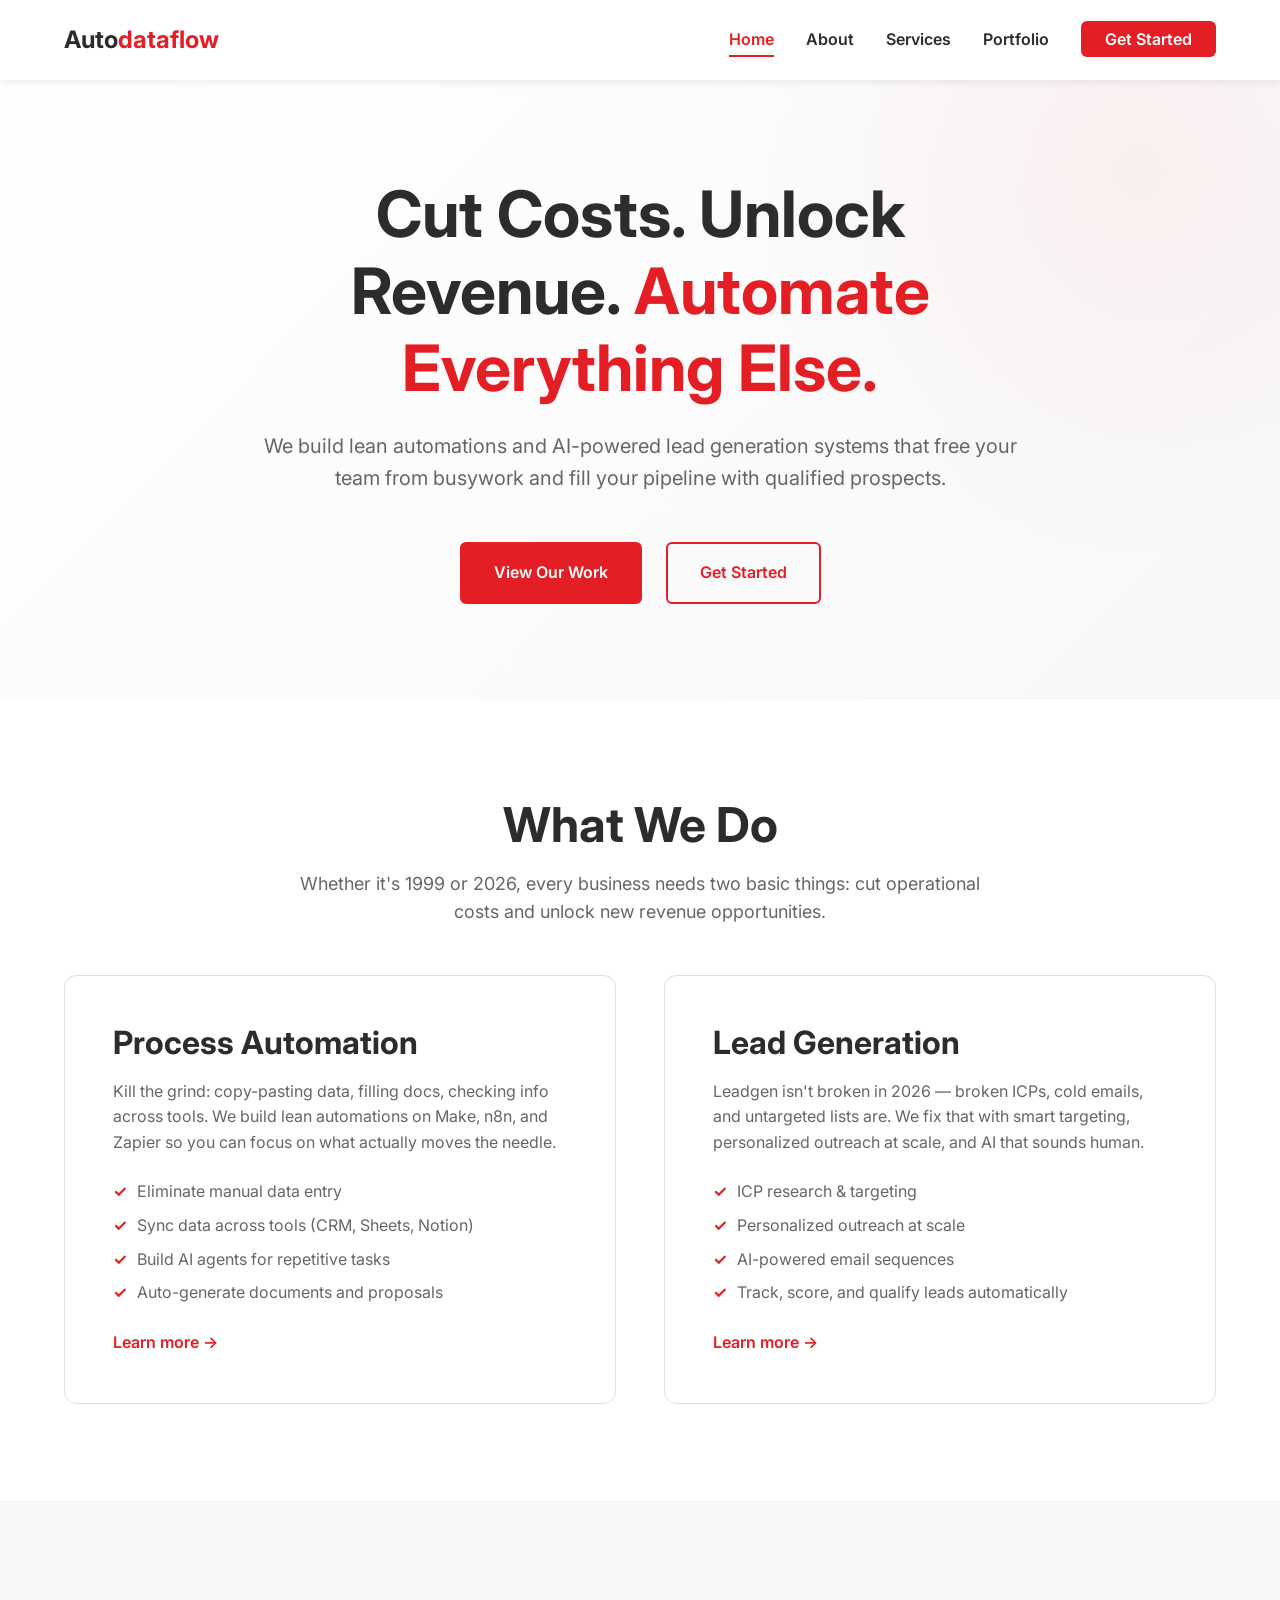
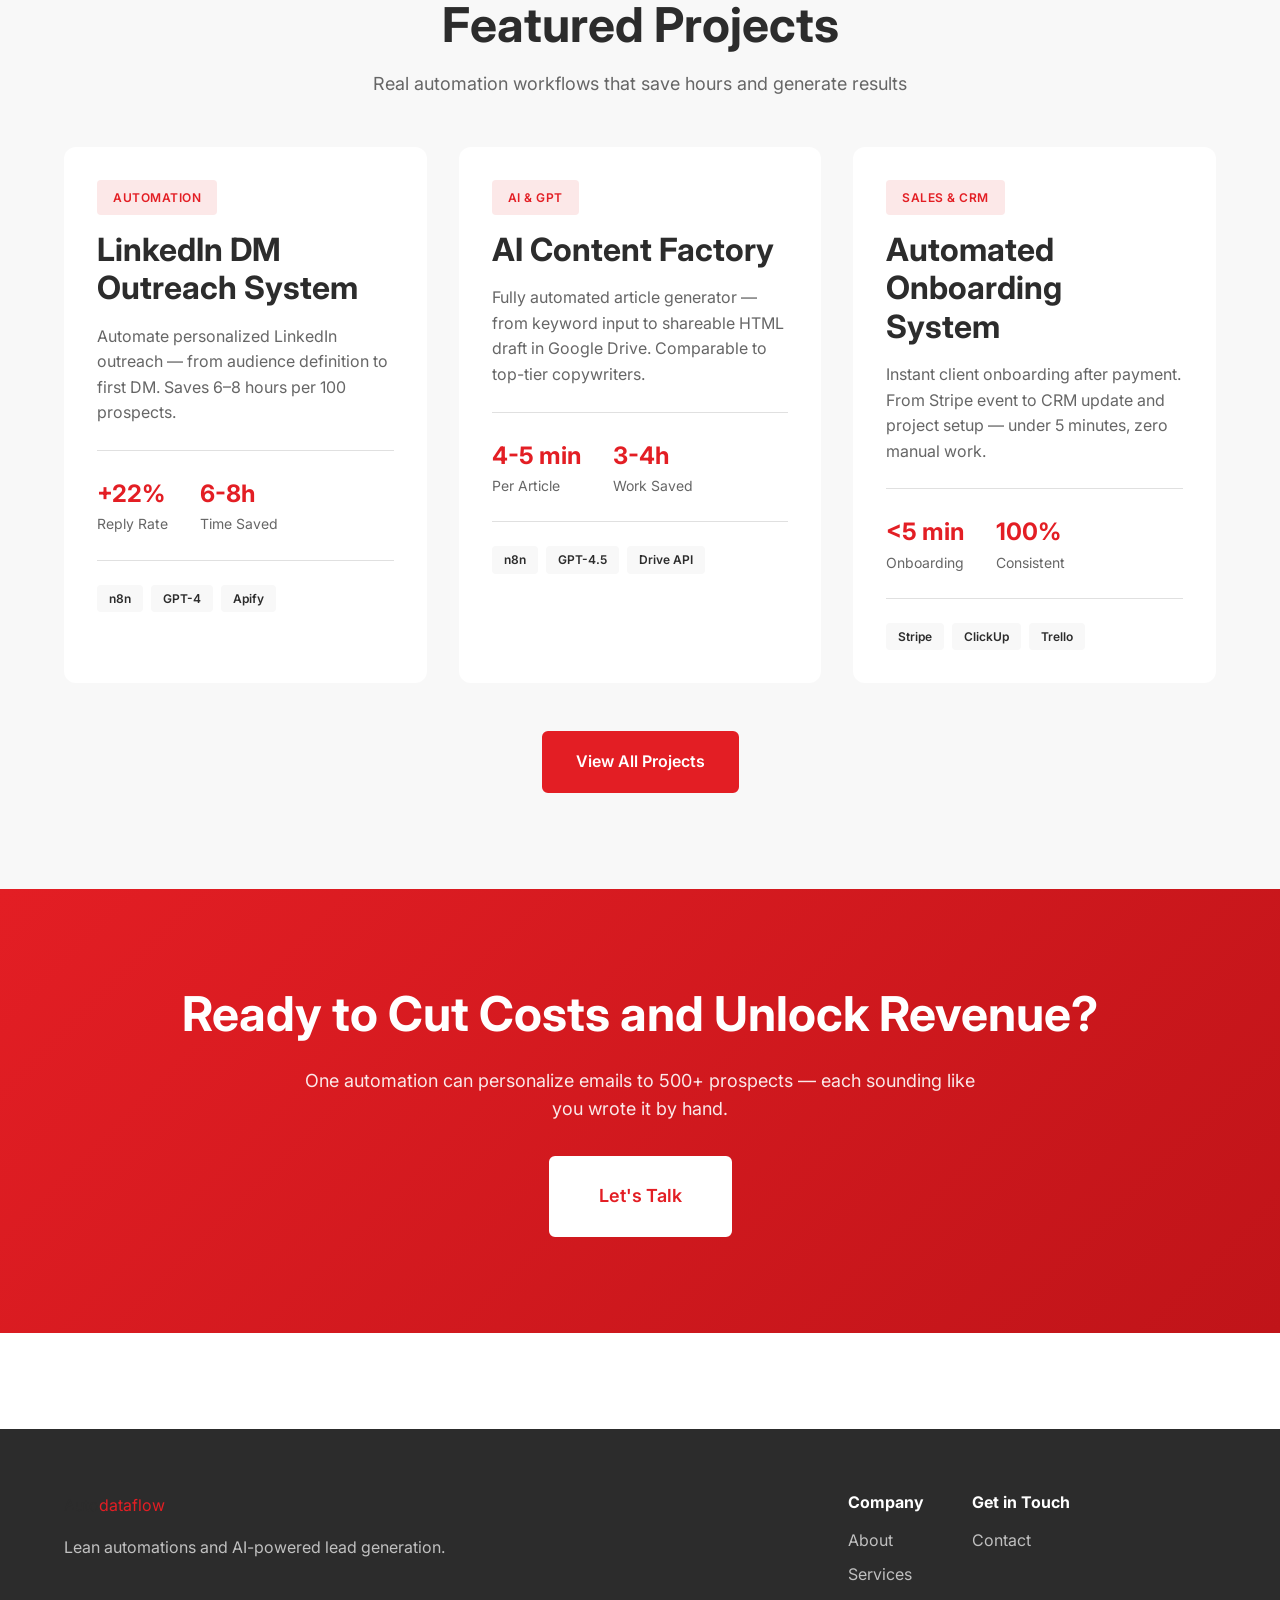
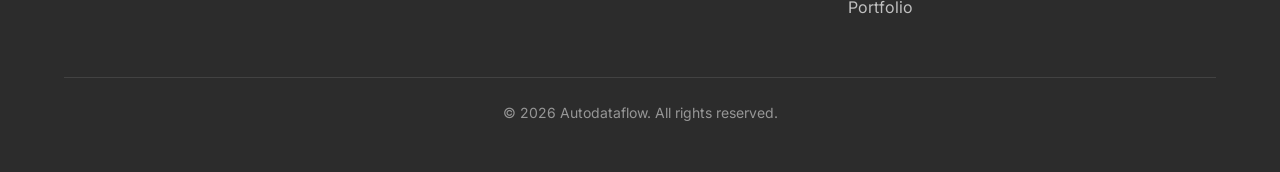
==== commit a8234a9f: "Update contact email to max@autodataflow.io" ====
--- a/index.html
+++ b/index.html
@@ -65,23 +65,13 @@
     <section class="services-overview">
         <div class="container">
             <h2 class="section-title">What We Do</h2>
-            <p class="section-subtitle">Whether it's 1999 or 2025, every business needs two basic things: cut
+            <p class="section-subtitle">Whether it's 1999 or 2026, every business needs two basic things: cut
                 operational costs and unlock new revenue opportunities.</p>
 
             <div class="services-grid">
                 <!-- Automation -->
                 <div class="service-card">
-                    <div class="service-icon">
-                        <svg xmlns="http://www.w3.org/2000/svg" width="48" height="48" viewBox="0 0 24 24" fill="none"
-                            stroke="currentColor" stroke-width="1.5" stroke-linecap="round" stroke-linejoin="round">
-                            <rect x="2" y="8" width="20" height="12" rx="2" />
-                            <path d="M16 8V6a2 2 0 0 0-2-2h-4a2 2 0 0 0-2 2v2" />
-                            <path d="M12 13v4" />
-                            <path d="M8 12h8" />
-                            <circle cx="9" cy="8" r="1" fill="currentColor" />
-                            <circle cx="15" cy="8" r="1" fill="currentColor" />
-                        </svg>
-                    </div>
+
                     <h3>Process Automation</h3>
                     <p>Kill the grind: copy-pasting data, filling docs, checking info across tools. We build lean
                         automations on Make, n8n, and Zapier so you can focus on what actually moves the needle.</p>
@@ -96,18 +86,9 @@
 
                 <!-- Lead Generation -->
                 <div class="service-card">
-                    <div class="service-icon">
-                        <svg xmlns="http://www.w3.org/2000/svg" width="48" height="48" viewBox="0 0 24 24" fill="none"
-                            stroke="currentColor" stroke-width="1.5" stroke-linecap="round" stroke-linejoin="round">
-                            <circle cx="12" cy="12" r="10" />
-                            <circle cx="12" cy="12" r="6" />
-                            <circle cx="12" cy="12" r="2" />
-                            <path d="M12 2v20" />
-                            <path d="M2 12h20" />
-                        </svg>
-                    </div>
+
                     <h3>Lead Generation</h3>
-                    <p>Leadgen isn't broken in 2025 — broken ICPs, cold emails, and untargeted lists are. We fix that
+                    <p>Leadgen isn't broken in 2026 — broken ICPs, cold emails, and untargeted lists are. We fix that
                         with smart targeting, personalized outreach at scale, and AI that sounds human.</p>
                     <ul class="service-features">
                         <li>ICP research & targeting</li>
@@ -245,7 +226,7 @@
             </div>
 
             <div class="footer-bottom">
-                <p>&copy; 2026 Autodataflow. All rights reserved. 🚀</p>
+                <p>&copy; 2026 Autodataflow. All rights reserved.</p>
             </div>
         </div>
     </footer>
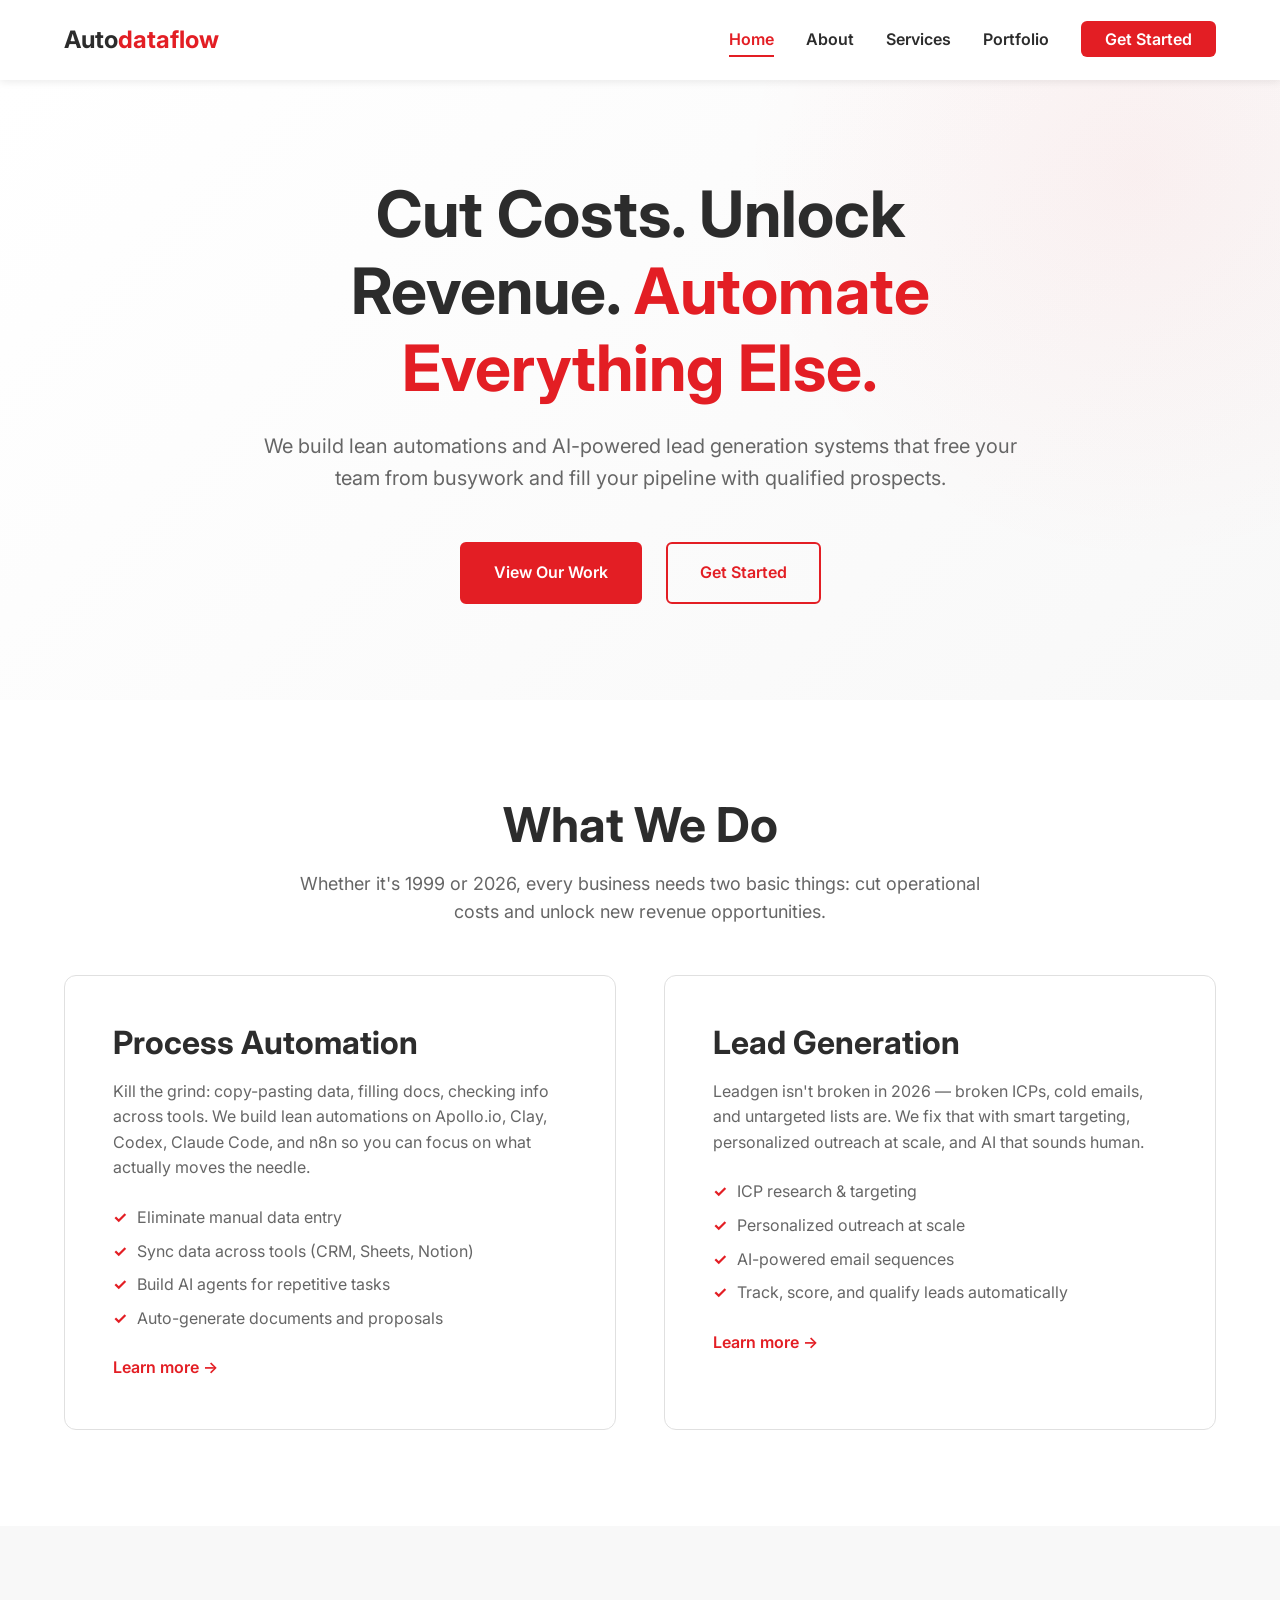
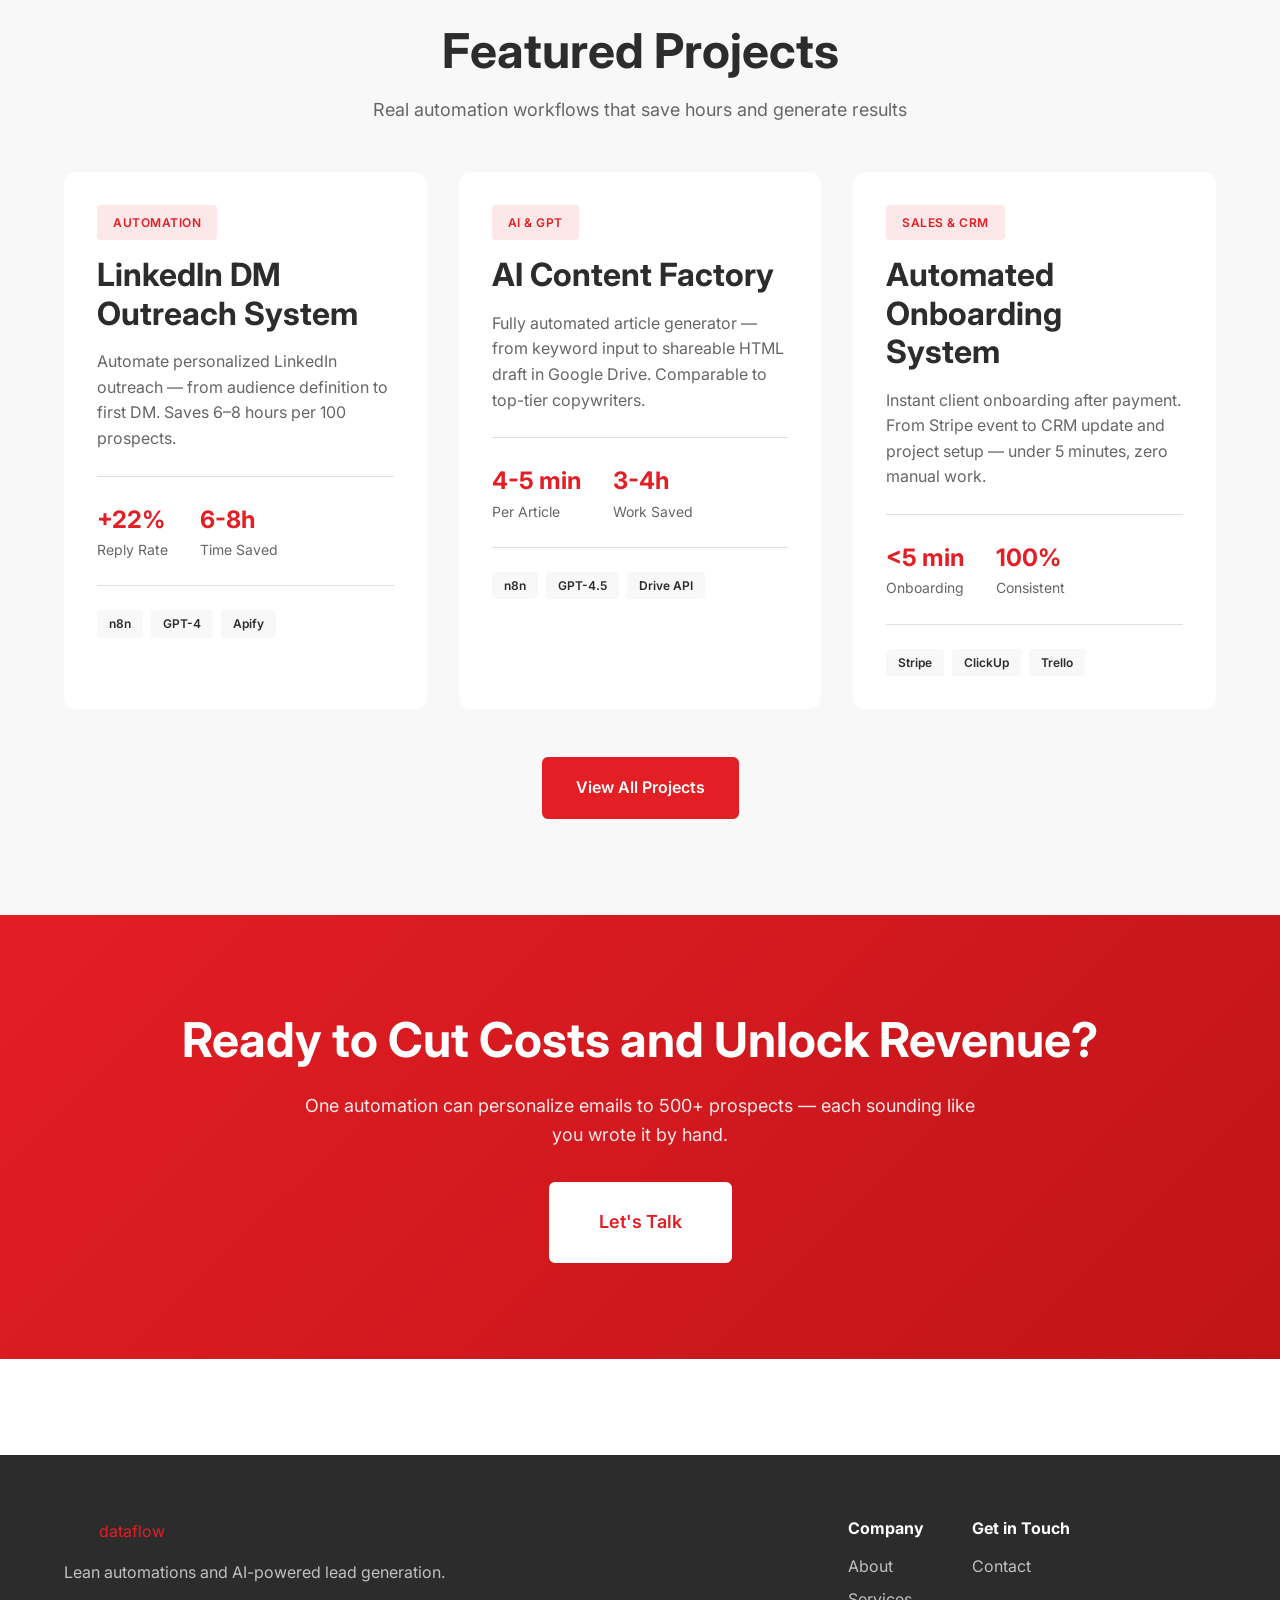
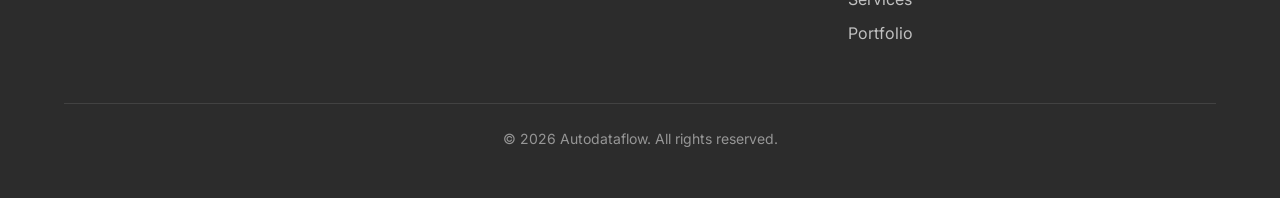
==== commit cb718792: "Update tech stack to Apollo.io, Clay, Codex, Claude Code, n8n" ====
--- a/index.html
+++ b/index.html
@@ -74,7 +74,7 @@
 
                     <h3>Process Automation</h3>
                     <p>Kill the grind: copy-pasting data, filling docs, checking info across tools. We build lean
-                        automations on Make, n8n, and Zapier so you can focus on what actually moves the needle.</p>
+                        automations on Apollo.io, Clay, Codex, Claude Code, and n8n so you can focus on what actually moves the needle.</p>
                     <ul class="service-features">
                         <li>Eliminate manual data entry</li>
                         <li>Sync data across tools (CRM, Sheets, Notion)</li>
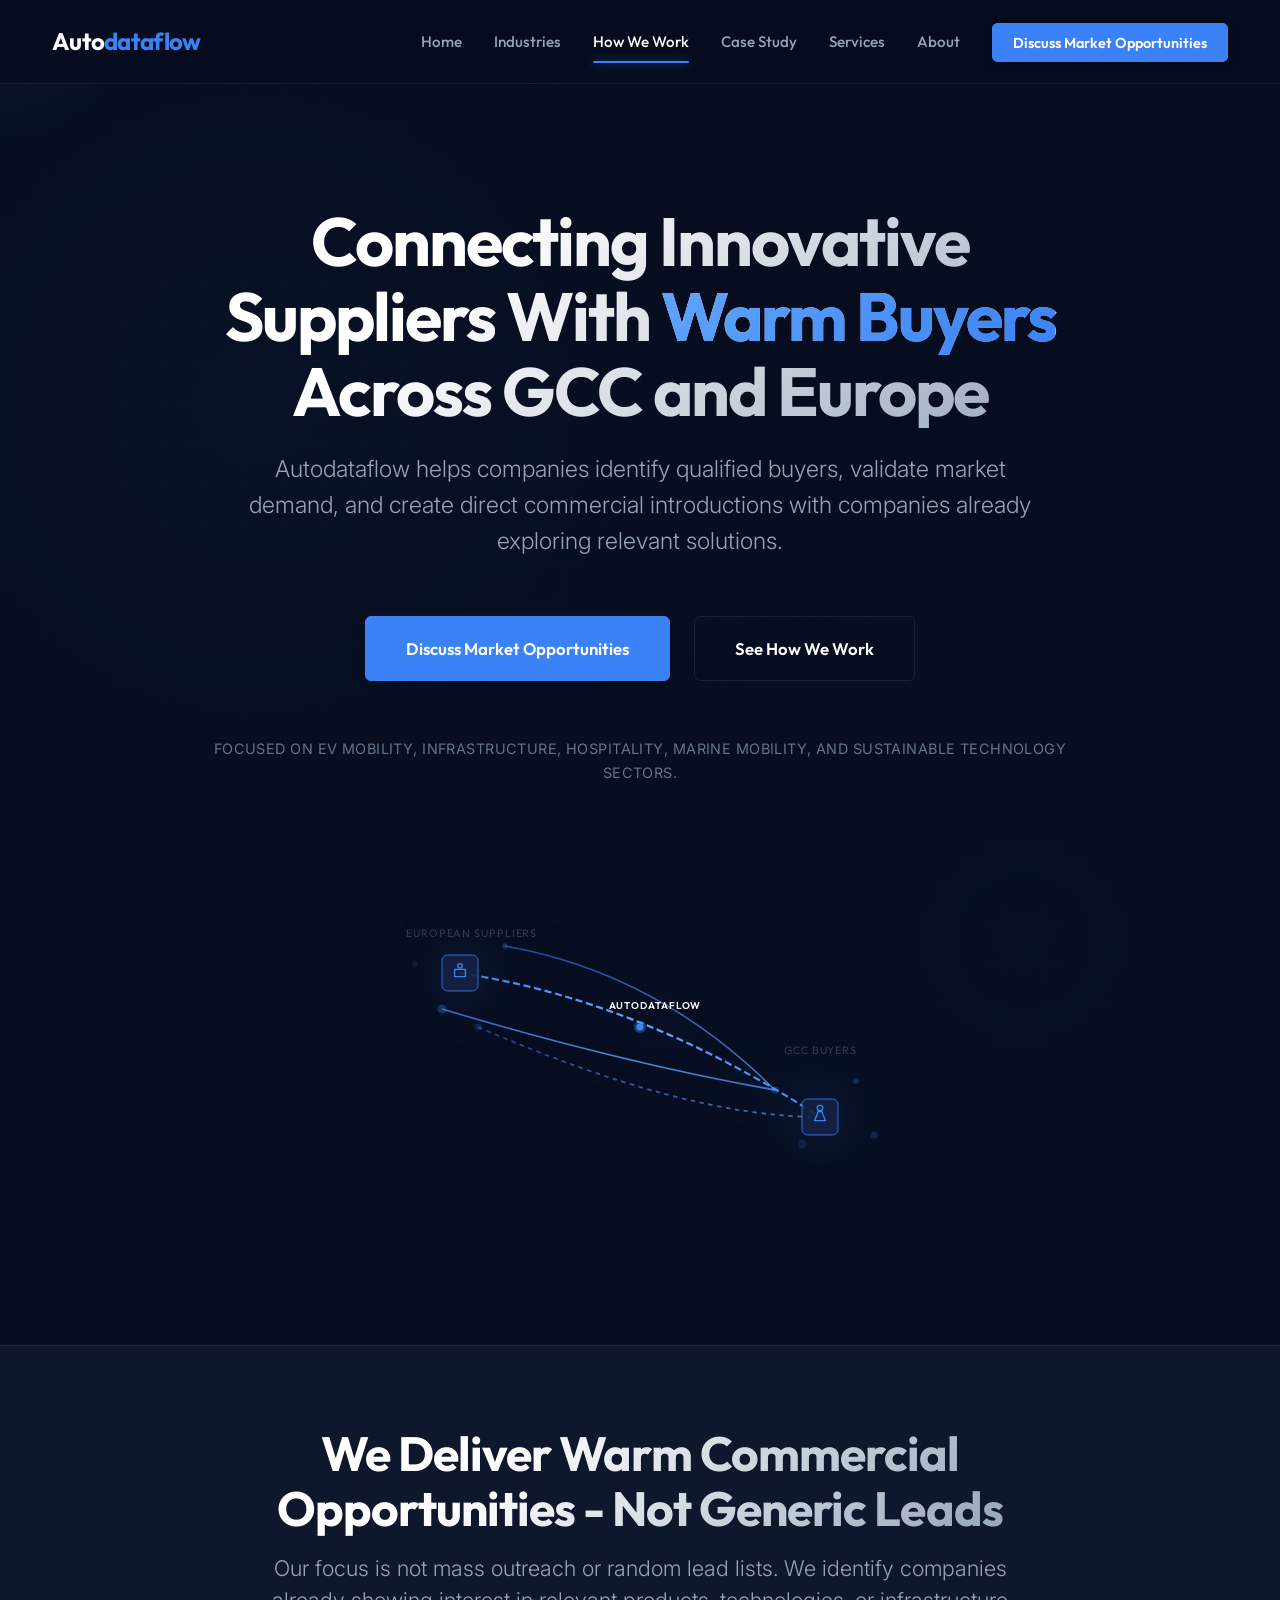
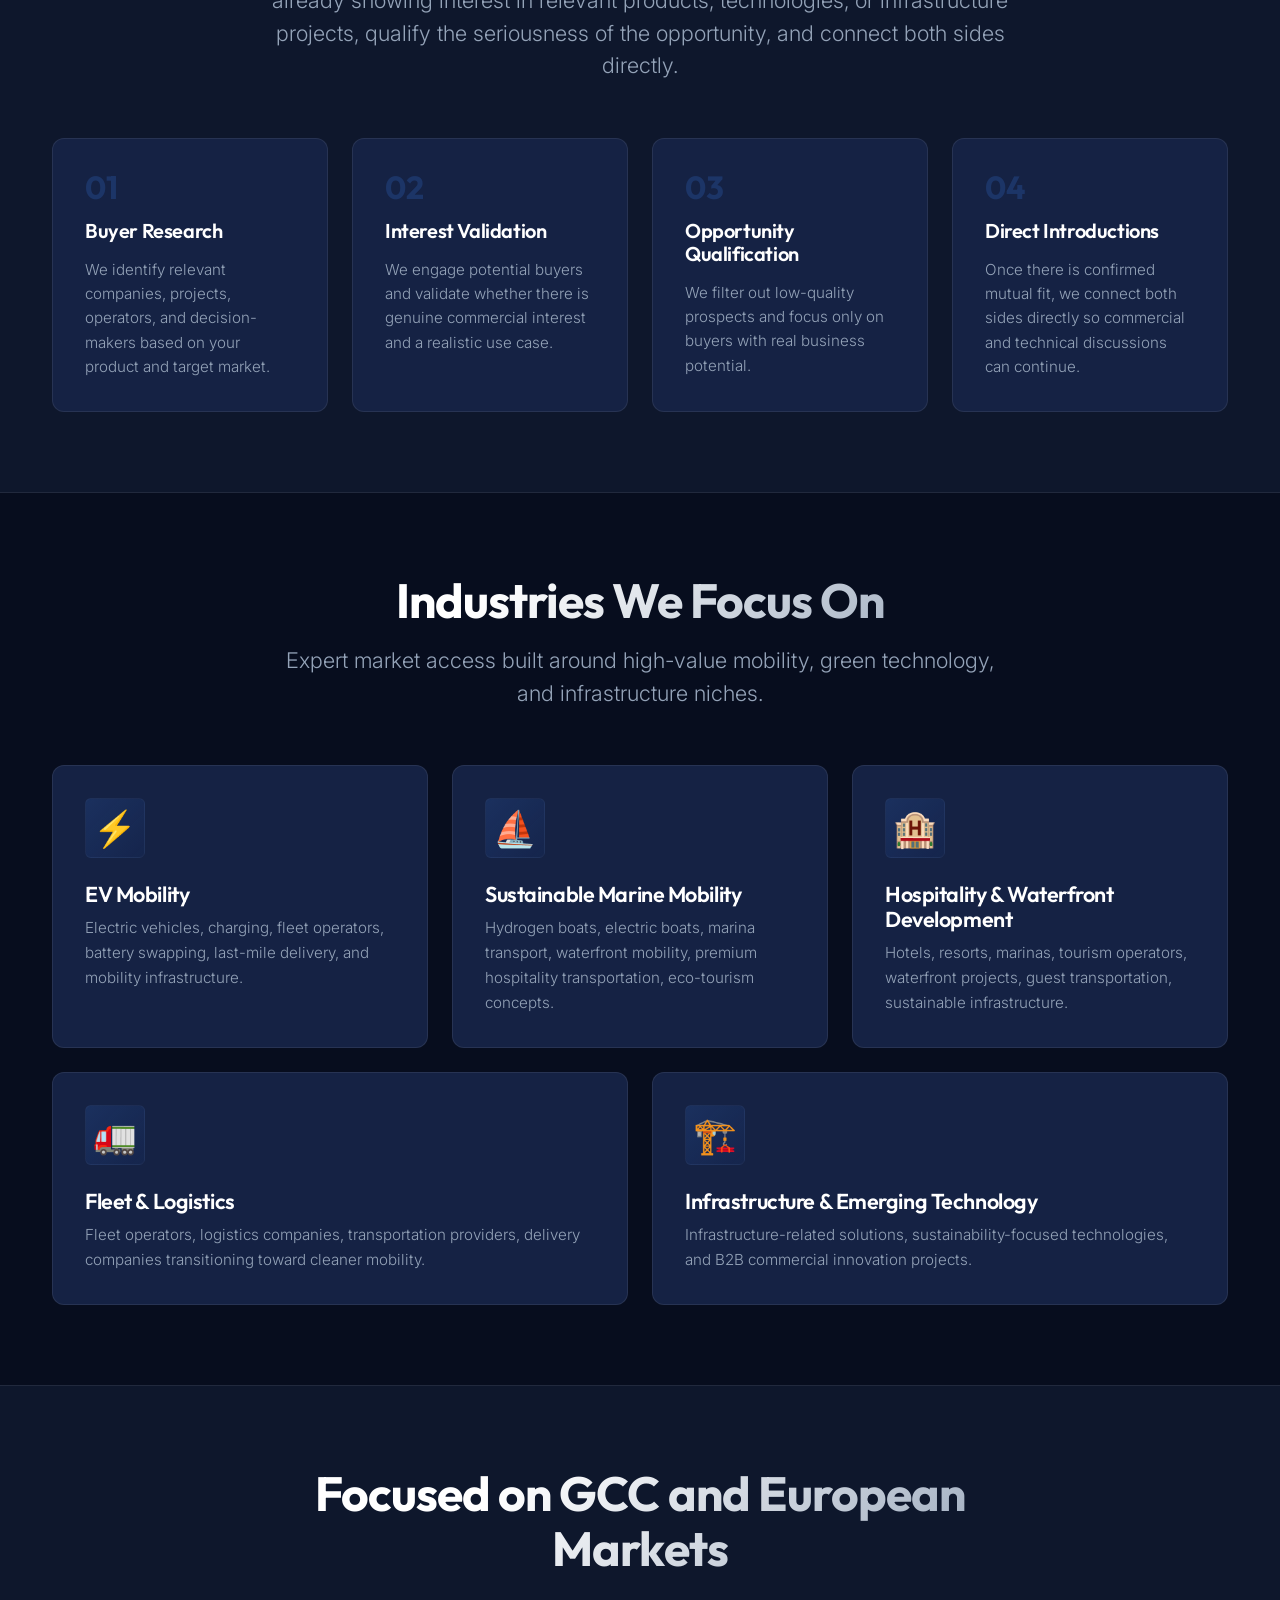
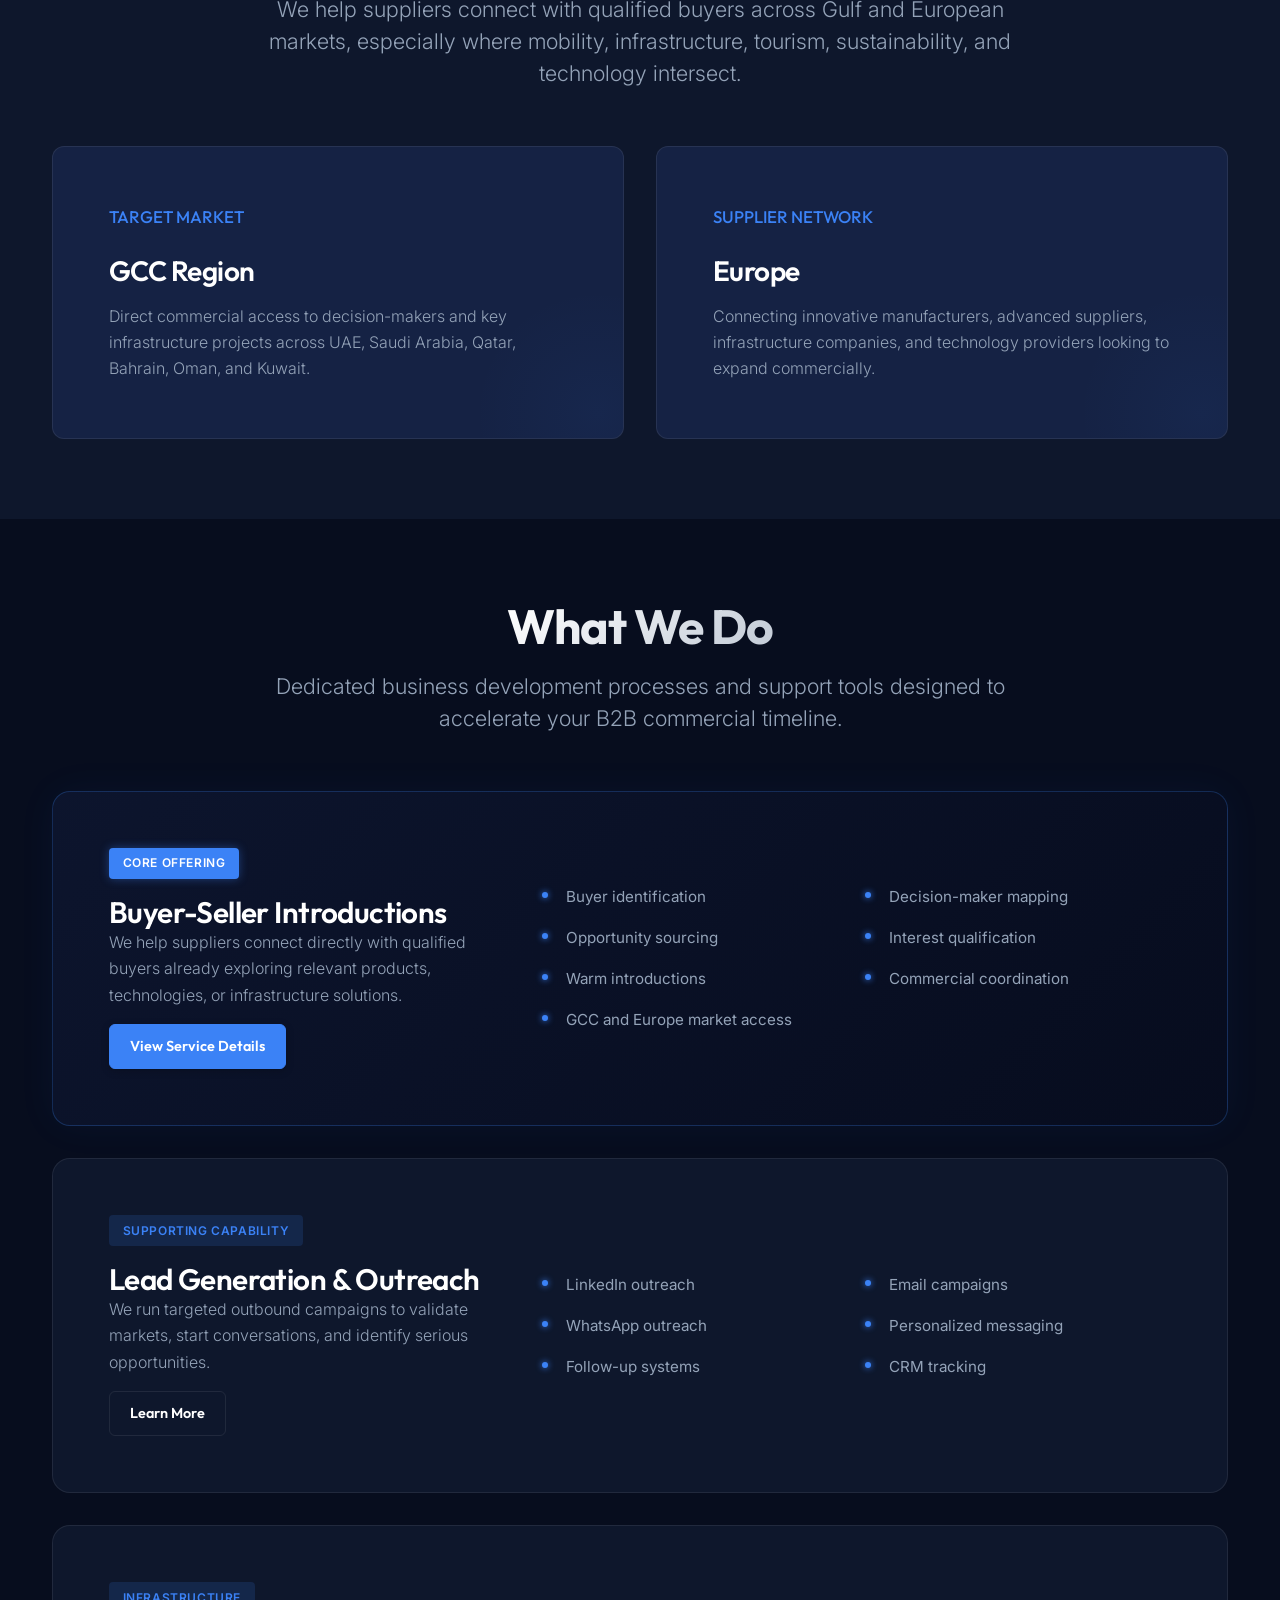
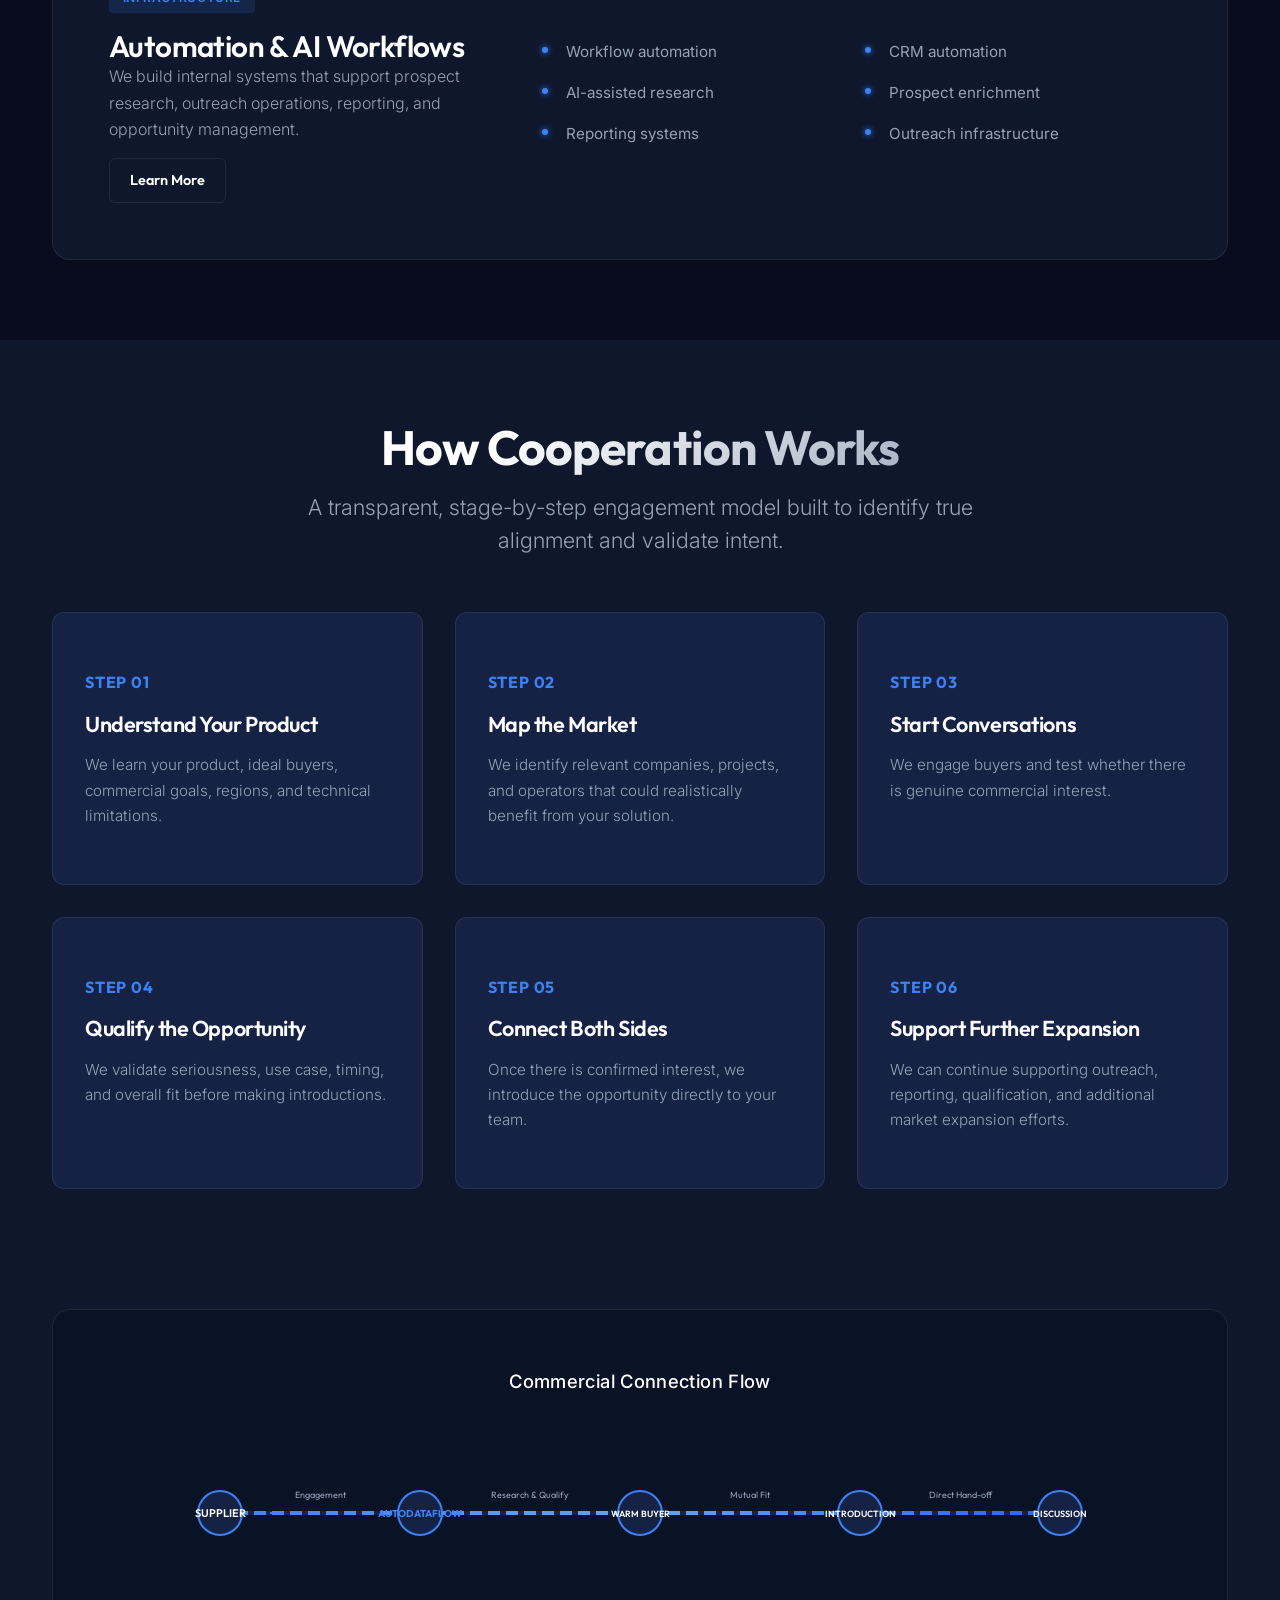
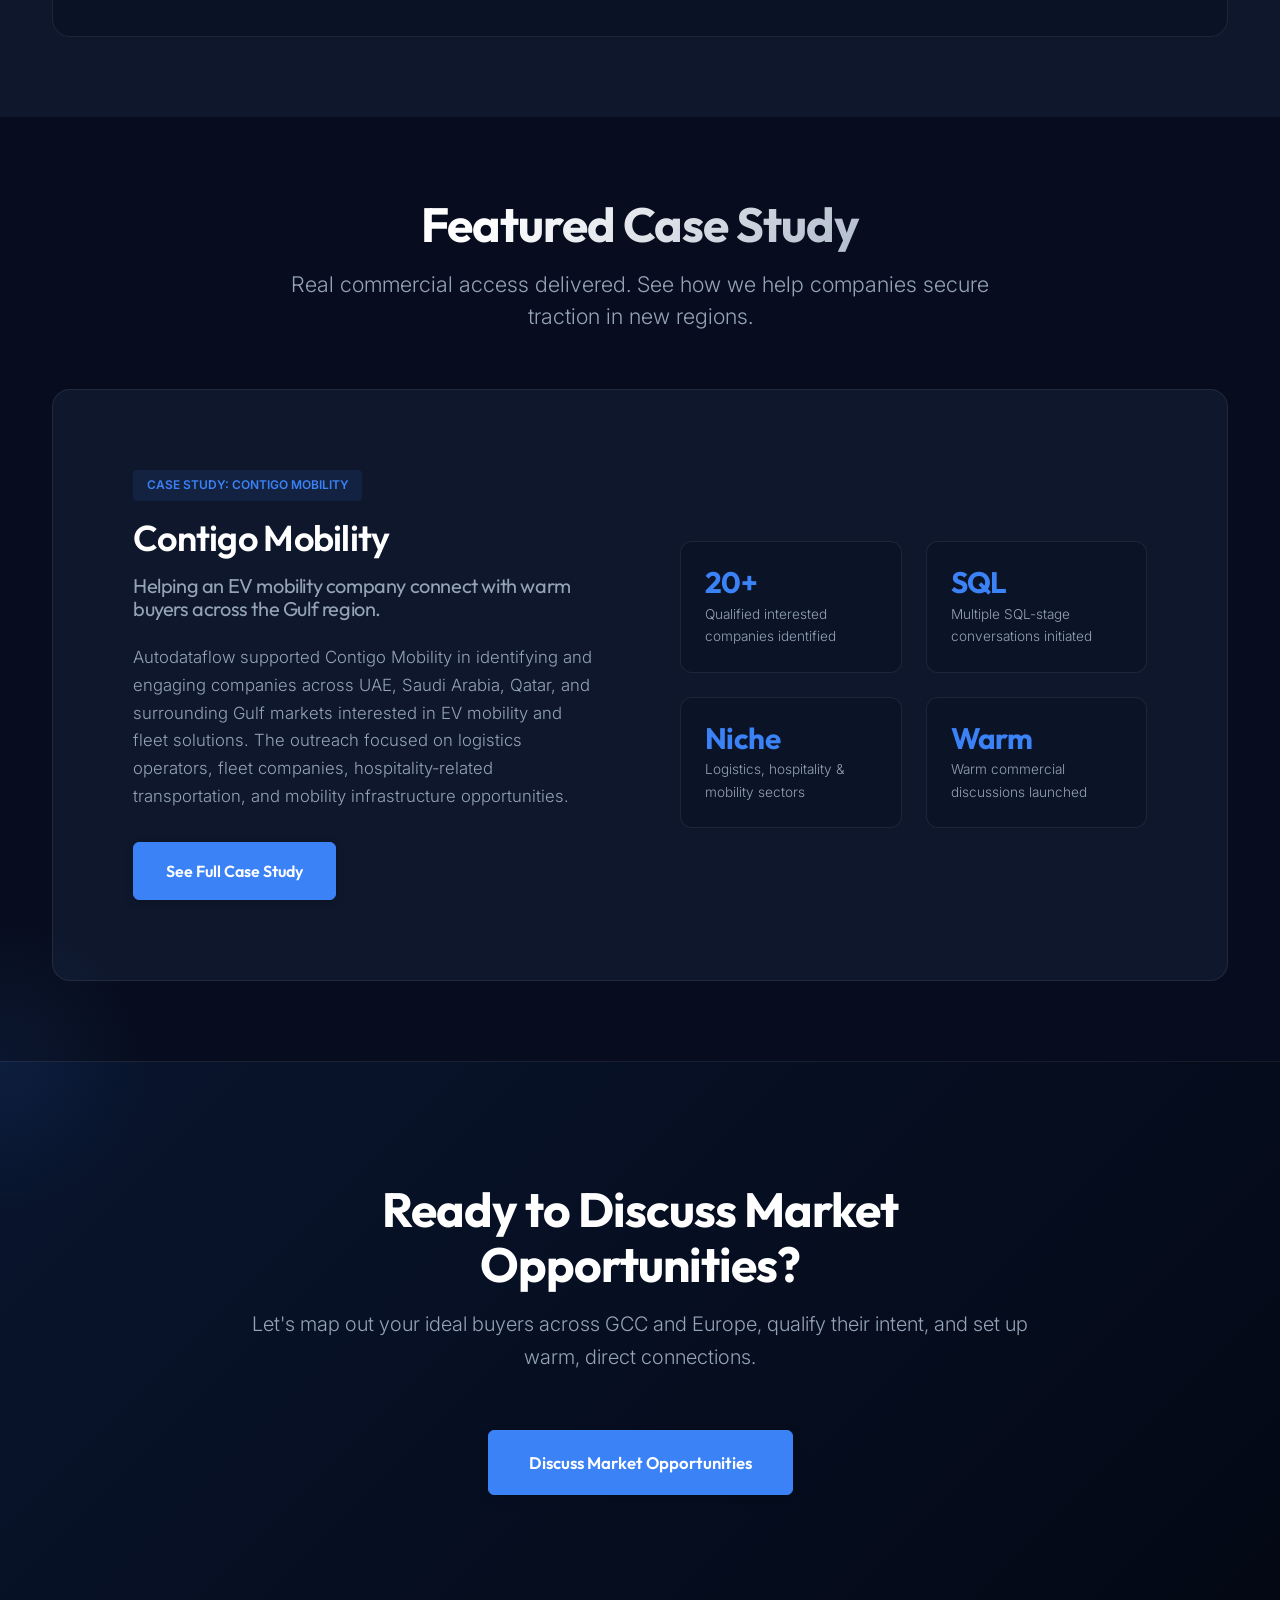
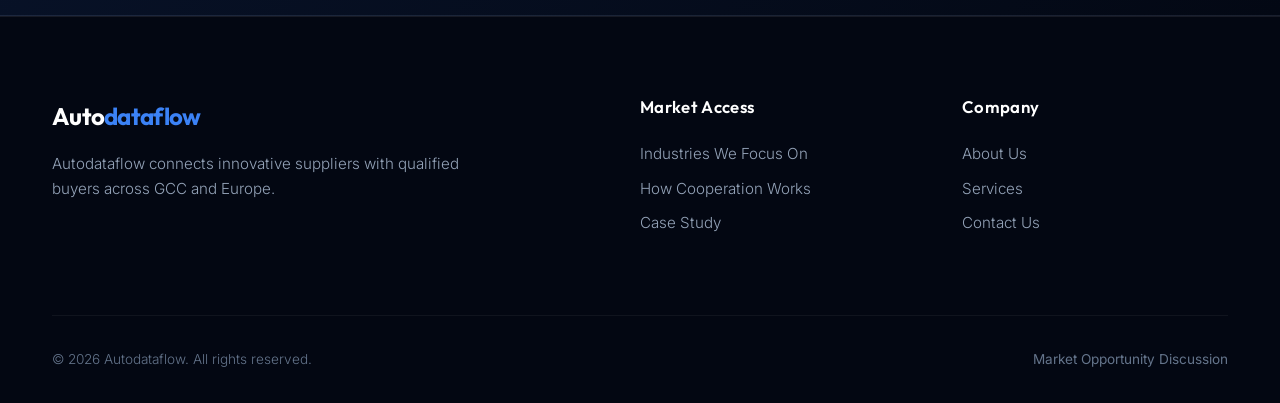
==== commit 2d1f1107: "Reposition and redesign autodataflow website to elite B2B market access partner" ====
--- a/index.html
+++ b/index.html
@@ -4,195 +4,473 @@
 <head>
     <meta charset="UTF-8">
     <meta name="viewport" content="width=device-width, initial-scale=1.0">
+    <title>Autodataflow - Connecting Suppliers With Qualified Buyers Across GCC and Europe</title>
     <meta name="description"
-        content="Cut operational costs and unlock new revenue opportunities through smart automation and targeted lead generation">
-    <meta property="og:title" content="Autodataflow - Automation & Lead Generation">
-    <meta property="og:description" content="We build lean automations and AI-powered lead generation systems">
+        content="Autodataflow helps innovative companies connect with warm qualified buyers across GCC and Europe through market research, outreach, qualification, and direct commercial introductions.">
+    <meta property="og:title" content="Autodataflow - Connecting Suppliers With Qualified Buyers Across GCC and Europe">
+    <meta property="og:description"
+        content="Autodataflow helps innovative companies connect with warm qualified buyers across GCC and Europe through market research, outreach, qualification, and direct commercial introductions.">
     <meta property="og:type" content="website">
-    <title>Autodataflow - Automation & Lead Generation</title>
-
-    <link rel="preconnect" href="https://fonts.googleapis.com">
-    <link rel="preconnect" href="https://fonts.gstatic.com" crossorigin>
-    <link href="https://fonts.googleapis.com/css2?family=Inter:wght@400;600;700&display=swap" rel="stylesheet">
-
+
+    <!-- CSS Links -->
     <link rel="stylesheet" href="css/main.css">
     <link rel="stylesheet" href="css/home.css">
 </head>
 
-<body>
-    <!-- Navigation -->
+<body class="theme-dark">
+
+    <!-- Navigation Header -->
     <header class="header">
-        <nav class="nav container">
-            <a href="index.html" class="logo">
+        <div class="container nav">
+            <a href="index.html" class="logo" id="headerLogo">
                 <span class="logo-text">Auto<span class="logo-accent">dataflow</span></span>
             </a>
 
             <div class="nav-menu" id="navMenu">
                 <ul class="nav-list">
                     <li class="nav-item"><a href="index.html" class="nav-link active">Home</a></li>
+                    <li class="nav-item"><a href="#industries" class="nav-link">Industries</a></li>
+                    <li class="nav-item"><a href="#how-we-work" class="nav-link">How We Work</a></li>
+                    <li class="nav-item"><a href="case-study.html" class="nav-link">Case Study</a></li>
+                    <li class="nav-item"><a href="services.html" class="nav-link">Services</a></li>
                     <li class="nav-item"><a href="about.html" class="nav-link">About</a></li>
-                    <li class="nav-item"><a href="services.html" class="nav-link">Services</a></li>
-                    <li class="nav-item"><a href="portfolio.html" class="nav-link">Portfolio</a></li>
-                    <li class="nav-item"><a href="contact.html" class="nav-link btn-primary-nav">Get Started</a></li>
+                    <li class="nav-item"><a href="contact.html" class="btn-primary-nav">Discuss Market Opportunities</a></li>
                 </ul>
             </div>
 
-            <div class="nav-toggle" id="navToggle">
+            <div class="nav-toggle" id="navToggle" aria-label="Toggle navigation menu">
                 <span></span>
                 <span></span>
                 <span></span>
             </div>
-        </nav>
+        </div>
     </header>
 
     <!-- Hero Section -->
-    <section class="hero">
+    <section class="hero glow-glow">
+        <div class="hero-grid-bg"></div>
         <div class="container">
             <div class="hero-content">
-                <h1 class="hero-title">Cut Costs. Unlock Revenue. <span class="text-accent">Automate Everything
-                        Else.</span></h1>
-                <p class="hero-subtitle">We build lean automations and AI-powered lead generation systems that free your
-                    team from busywork and fill your pipeline with qualified prospects.</p>
-                <div class="hero-cta">
-                    <a href="portfolio.html" class="btn btn-primary">View Our Work</a>
-                    <a href="contact.html" class="btn btn-secondary">Get Started</a>
-                </div>
-            </div>
-        </div>
-    </section>
-
-    <!-- Services Overview -->
-    <section class="services-overview">
-        <div class="container">
-            <h2 class="section-title">What We Do</h2>
-            <p class="section-subtitle">Whether it's 1999 or 2026, every business needs two basic things: cut
-                operational costs and unlock new revenue opportunities.</p>
-
-            <div class="services-grid">
-                <!-- Automation -->
-                <div class="service-card">
-
-                    <h3>Process Automation</h3>
-                    <p>Kill the grind: copy-pasting data, filling docs, checking info across tools. We build lean
-                        automations on Apollo.io, Clay, Codex, Claude Code, and n8n so you can focus on what actually moves the needle.</p>
-                    <ul class="service-features">
-                        <li>Eliminate manual data entry</li>
-                        <li>Sync data across tools (CRM, Sheets, Notion)</li>
-                        <li>Build AI agents for repetitive tasks</li>
-                        <li>Auto-generate documents and proposals</li>
+                <h1 class="hero-title text-gradient fade-in">
+                    Connecting Innovative Suppliers With <span class="text-accent">Warm Buyers</span> Across GCC and Europe
+                </h1>
+                <p class="hero-subtitle fade-in">
+                    Autodataflow helps companies identify qualified buyers, validate market demand, and create direct commercial introductions with companies already exploring relevant solutions.
+                </p>
+                <div class="hero-cta fade-in">
+                    <a href="contact.html" class="btn btn-primary btn-large">Discuss Market Opportunities</a>
+                    <a href="#how-we-work" class="btn btn-secondary btn-large">See How We Work</a>
+                </div>
+                <div class="hero-trust-line fade-in">
+                    Focused on EV mobility, infrastructure, hospitality, marine mobility, and sustainable technology sectors.
+                </div>
+
+                <!-- Premium Connection SVG Graphic -->
+                <div class="hero-visual fade-in">
+                    <svg class="connection-map-svg" viewBox="0 0 800 400" fill="none" xmlns="http://www.w3.org/2000/svg">
+                        <!-- Background Grid Nodes (Simulating abstract Europe and GCC regions) -->
+                        <g opacity="0.3">
+                            <!-- Europe Node Cluster -->
+                            <circle cx="200" cy="120" r="4" fill="#3B82F6" />
+                            <circle cx="250" cy="90" r="3" fill="#3B82F6" />
+                            <circle cx="180" cy="160" r="5" fill="#3B82F6" />
+                            <circle cx="150" cy="110" r="3" fill="#3B82F6" opacity="0.5" />
+                            <circle cx="220" cy="180" r="4" fill="#3B82F6" opacity="0.6" />
+                            <text x="140" y="80" fill="#94A3B8" font-family="Outfit" font-size="12" letter-spacing="1">EUROPEAN SUPPLIERS</text>
+                        </g>
+
+                        <g opacity="0.3">
+                            <!-- GCC Node Cluster -->
+                            <circle cx="600" cy="280" r="6" fill="#3B82F6" />
+                            <circle cx="550" cy="250" r="4" fill="#3B82F6" />
+                            <circle cx="640" cy="240" r="3" fill="#3B82F6" />
+                            <circle cx="580" cy="310" r="5" fill="#3B82F6" opacity="0.5" />
+                            <circle cx="660" cy="300" r="4" fill="#3B82F6" opacity="0.7" />
+                            <text x="560" y="210" fill="#94A3B8" font-family="Outfit" font-size="12" letter-spacing="1">GCC BUYERS</text>
+                        </g>
+
+                        <!-- Abstract Connective Network Curves -->
+                        <path d="M 200 120 Q 400 150 600 280" stroke="url(#gradient-line-1)" stroke-width="2.5" stroke-dasharray="8 4" />
+                        <path d="M 250 90 Q 420 120 550 250" stroke="url(#gradient-line-2)" stroke-width="1.5" opacity="0.7" />
+                        <path d="M 180 160 Q 380 220 550 250" stroke="url(#gradient-line-1)" stroke-width="2" opacity="0.8" />
+                        <path d="M 220 180 Q 450 280 600 280" stroke="url(#gradient-line-2)" stroke-width="2" stroke-dasharray="5 5" opacity="0.6" />
+
+                        <!-- Active Connection Pulsing Indicators -->
+                        <g>
+                            <circle cx="400" cy="180" r="8" fill="#3B82F6" opacity="0.3">
+                                <animate attributeName="r" values="6;16;6" dur="3s" repeatCount="indefinite" />
+                                <animate attributeName="opacity" values="0.4;0;0.4" dur="3s" repeatCount="indefinite" />
+                            </circle>
+                            <circle cx="400" cy="180" r="4" fill="#3B82F6" />
+                            <text x="365" y="160" fill="#FFFFFF" font-family="Outfit" font-weight="600" font-size="11" letter-spacing="1">AUTODATAFLOW</text>
+                        </g>
+
+                        <!-- Icons Overlay Placeholder representations -->
+                        <rect x="180" y="100" width="40" height="40" rx="6" fill="#152244" stroke="#3B82F6" stroke-width="1" opacity="0.9" />
+                        <!-- Minimal representation of Supplier icon -->
+                        <path d="M 194 116 L 206 116 L 206 124 L 194 124 Z" stroke="#3B82F6" stroke-width="1.5" />
+                        <circle cx="200" cy="112" r="2.5" stroke="#3B82F6" stroke-width="1.5" />
+
+                        <rect x="580" y="260" width="40" height="40" rx="6" fill="#152244" stroke="#3B82F6" stroke-width="1" opacity="0.9" />
+                        <!-- Minimal representation of Buyer icon -->
+                        <path d="M 594 284 L 606 284 L 602 274 L 598 274 Z" stroke="#3B82F6" stroke-width="1.5" />
+                        <circle cx="600" cy="270" r="3" stroke="#3B82F6" stroke-width="1.5" />
+
+                        <!-- Definitions for gradients -->
+                        <defs>
+                            <linearGradient id="gradient-line-1" x1="200" y1="120" x2="600" y2="280" gradientUnits="userSpaceOnUse">
+                                <stop offset="0%" stop-color="#3B82F6" />
+                                <stop offset="50%" stop-color="#60A5FA" />
+                                <stop offset="100%" stop-color="#3B82F6" />
+                            </linearGradient>
+                            <linearGradient id="gradient-line-2" x1="250" y1="90" x2="550" y2="250" gradientUnits="userSpaceOnUse">
+                                <stop offset="0%" stop-color="#2563EB" />
+                                <stop offset="100%" stop-color="#60A5FA" />
+                            </linearGradient>
+                        </defs>
+                    </svg>
+                </div>
+            </div>
+        </div>
+    </section>
+
+    <!-- Warm Commercial Opportunities Section -->
+    <section class="section warm-opps">
+        <div class="container">
+            <div class="section-header fade-in">
+                <h2 class="section-title text-gradient">We Deliver Warm Commercial Opportunities - Not Generic Leads</h2>
+                <p class="section-subtitle">
+                    Our focus is not mass outreach or random lead lists. We identify companies already showing interest in relevant products, technologies, or infrastructure projects, qualify the seriousness of the opportunity, and connect both sides directly.
+                </p>
+            </div>
+
+            <div class="warm-opps-grid fade-in">
+                <!-- Card 1 -->
+                <div class="opp-card">
+                    <div class="opp-num">01</div>
+                    <h3>Buyer Research</h3>
+                    <p>We identify relevant companies, projects, operators, and decision-makers based on your product and target market.</p>
+                </div>
+
+                <!-- Card 2 -->
+                <div class="opp-card">
+                    <div class="opp-num">02</div>
+                    <h3>Interest Validation</h3>
+                    <p>We engage potential buyers and validate whether there is genuine commercial interest and a realistic use case.</p>
+                </div>
+
+                <!-- Card 3 -->
+                <div class="opp-card">
+                    <div class="opp-num">03</div>
+                    <h3>Opportunity Qualification</h3>
+                    <p>We filter out low-quality prospects and focus only on buyers with real business potential.</p>
+                </div>
+
+                <!-- Card 4 -->
+                <div class="opp-card">
+                    <div class="opp-num">04</div>
+                    <h3>Direct Introductions</h3>
+                    <p>Once there is confirmed mutual fit, we connect both sides directly so commercial and technical discussions can continue.</p>
+                </div>
+            </div>
+        </div>
+    </section>
+
+    <!-- Industries We Focus On Section -->
+    <section class="section industries" id="industries">
+        <div class="container">
+            <div class="section-header fade-in">
+                <h2 class="section-title text-gradient">Industries We Focus On</h2>
+                <p class="section-subtitle">Expert market access built around high-value mobility, green technology, and infrastructure niches.</p>
+            </div>
+
+            <div class="industries-grid fade-in">
+                <!-- Industry 1 -->
+                <div class="industry-card">
+                    <div class="industry-icon">⚡</div>
+                    <h3>EV Mobility</h3>
+                    <p>Electric vehicles, charging, fleet operators, battery swapping, last-mile delivery, and mobility infrastructure.</p>
+                </div>
+
+                <!-- Industry 2 -->
+                <div class="industry-card">
+                    <div class="industry-icon">⛵</div>
+                    <h3>Sustainable Marine Mobility</h3>
+                    <p>Hydrogen boats, electric boats, marina transport, waterfront mobility, premium hospitality transportation, eco-tourism concepts.</p>
+                </div>
+
+                <!-- Industry 3 -->
+                <div class="industry-card">
+                    <div class="industry-icon">🏨</div>
+                    <h3>Hospitality & Waterfront Development</h3>
+                    <p>Hotels, resorts, marinas, tourism operators, waterfront projects, guest transportation, sustainable infrastructure.</p>
+                </div>
+
+                <!-- Industry 4 -->
+                <div class="industry-card">
+                    <div class="industry-icon">🚛</div>
+                    <h3>Fleet & Logistics</h3>
+                    <p>Fleet operators, logistics companies, transportation providers, delivery companies transitioning toward cleaner mobility.</p>
+                </div>
+
+                <!-- Industry 5 -->
+                <div class="industry-card">
+                    <div class="industry-icon">🏗️</div>
+                    <h3>Infrastructure & Emerging Technology</h3>
+                    <p>Infrastructure-related solutions, sustainability-focused technologies, and B2B commercial innovation projects.</p>
+                </div>
+            </div>
+        </div>
+    </section>
+
+    <!-- Regions Focused Section -->
+    <section class="section regions">
+        <div class="container">
+            <div class="section-header fade-in">
+                <h2 class="section-title text-gradient">Focused on GCC and European Markets</h2>
+                <p class="section-subtitle">
+                    We help suppliers connect with qualified buyers across Gulf and European markets, especially where mobility, infrastructure, tourism, sustainability, and technology intersect.
+                </p>
+            </div>
+
+            <div class="regions-grid fade-in">
+                <!-- Region 1 -->
+                <div class="region-card">
+                    <div class="region-scope">TARGET MARKET</div>
+                    <h3>GCC Region</h3>
+                    <p>Direct commercial access to decision-makers and key infrastructure projects across UAE, Saudi Arabia, Qatar, Bahrain, Oman, and Kuwait.</p>
+                </div>
+
+                <!-- Region 2 -->
+                <div class="region-card">
+                    <div class="region-scope">SUPPLIER NETWORK</div>
+                    <h3>Europe</h3>
+                    <p>Connecting innovative manufacturers, advanced suppliers, infrastructure companies, and technology providers looking to expand commercially.</p>
+                </div>
+            </div>
+        </div>
+    </section>
+
+    <!-- Services Section -->
+    <section class="section services">
+        <div class="container">
+            <div class="section-header fade-in">
+                <h2 class="section-title text-gradient">What We Do</h2>
+                <p class="section-subtitle">Dedicated business development processes and support tools designed to accelerate your B2B commercial timeline.</p>
+            </div>
+
+            <div class="home-services-grid fade-in">
+                <!-- Primary Service -->
+                <div class="home-service-item primary-service">
+                    <div class="home-service-summary">
+                        <span class="home-service-tag">Core Offering</span>
+                        <h3>Buyer-Seller Introductions</h3>
+                        <p>We help suppliers connect directly with qualified buyers already exploring relevant products, technologies, or infrastructure solutions.</p>
+                        <a href="services.html#introductions" class="btn btn-primary" style="padding: 0.6rem 1.25rem; font-size: 0.9rem;">View Service Details</a>
+                    </div>
+                    <ul class="home-service-bullets">
+                        <li>Buyer identification</li>
+                        <li>Decision-maker mapping</li>
+                        <li>Opportunity sourcing</li>
+                        <li>Interest qualification</li>
+                        <li>Warm introductions</li>
+                        <li>Commercial coordination</li>
+                        <li>GCC and Europe market access</li>
                     </ul>
-                    <a href="services.html#automation" class="service-link">Learn more →</a>
-                </div>
-
-                <!-- Lead Generation -->
-                <div class="service-card">
-
-                    <h3>Lead Generation</h3>
-                    <p>Leadgen isn't broken in 2026 — broken ICPs, cold emails, and untargeted lists are. We fix that
-                        with smart targeting, personalized outreach at scale, and AI that sounds human.</p>
-                    <ul class="service-features">
-                        <li>ICP research & targeting</li>
-                        <li>Personalized outreach at scale</li>
-                        <li>AI-powered email sequences</li>
-                        <li>Track, score, and qualify leads automatically</li>
+                </div>
+
+                <!-- Supporting Service 1 -->
+                <div class="home-service-item">
+                    <div class="home-service-summary">
+                        <span class="home-service-tag">Supporting Capability</span>
+                        <h3>Lead Generation & Outreach</h3>
+                        <p>We run targeted outbound campaigns to validate markets, start conversations, and identify serious opportunities.</p>
+                        <a href="services.html#leadgen" class="btn btn-secondary" style="padding: 0.6rem 1.25rem; font-size: 0.9rem;">Learn More</a>
+                    </div>
+                    <ul class="home-service-bullets">
+                        <li>LinkedIn outreach</li>
+                        <li>Email campaigns</li>
+                        <li>WhatsApp outreach</li>
+                        <li>Personalized messaging</li>
+                        <li>Follow-up systems</li>
+                        <li>CRM tracking</li>
                     </ul>
-                    <a href="services.html#leadgen" class="service-link">Learn more →</a>
-                </div>
-            </div>
-        </div>
-    </section>
-
-    <!-- Featured Cases -->
-    <section class="featured-cases">
-        <div class="container">
-            <h2 class="section-title">Featured Projects</h2>
-            <p class="section-subtitle">Real automation workflows that save hours and generate results</p>
-
-            <div class="cases-grid">
-                <!-- Case 1 -->
-                <div class="case-card">
-                    <div class="case-tag">Automation</div>
-                    <h3>LinkedIn DM Outreach System</h3>
-                    <p>Automate personalized LinkedIn outreach — from audience definition to first DM. Saves 6–8 hours
-                        per 100 prospects.</p>
-                    <div class="case-stats">
-                        <div class="stat">
-                            <span class="stat-value">+22%</span>
-                            <span class="stat-label">Reply Rate</span>
-                        </div>
-                        <div class="stat">
-                            <span class="stat-value">6-8h</span>
-                            <span class="stat-label">Time Saved</span>
-                        </div>
-                    </div>
-                    <div class="case-tech">
-                        <span class="tech-badge">n8n</span>
-                        <span class="tech-badge">GPT-4</span>
-                        <span class="tech-badge">Apify</span>
-                    </div>
-                </div>
-
-                <!-- Case 2 -->
-                <div class="case-card">
-                    <div class="case-tag">AI & GPT</div>
-                    <h3>AI Content Factory</h3>
-                    <p>Fully automated article generator — from keyword input to shareable HTML draft in Google Drive.
-                        Comparable to top-tier copywriters.</p>
-                    <div class="case-stats">
-                        <div class="stat">
-                            <span class="stat-value">4-5 min</span>
-                            <span class="stat-label">Per Article</span>
-                        </div>
-                        <div class="stat">
-                            <span class="stat-value">3-4h</span>
-                            <span class="stat-label">Work Saved</span>
-                        </div>
-                    </div>
-                    <div class="case-tech">
-                        <span class="tech-badge">n8n</span>
-                        <span class="tech-badge">GPT-4.5</span>
-                        <span class="tech-badge">Drive API</span>
-                    </div>
-                </div>
-
-                <!-- Case 3 -->
-                <div class="case-card">
-                    <div class="case-tag">Sales & CRM</div>
-                    <h3>Automated Onboarding System</h3>
-                    <p>Instant client onboarding after payment. From Stripe event to CRM update and project setup —
-                        under 5 minutes, zero manual work.</p>
-                    <div class="case-stats">
-                        <div class="stat">
-                            <span class="stat-value">&lt;5 min</span>
-                            <span class="stat-label">Onboarding</span>
-                        </div>
-                        <div class="stat">
-                            <span class="stat-value">100%</span>
-                            <span class="stat-label">Consistent</span>
-                        </div>
-                    </div>
-                    <div class="case-tech">
-                        <span class="tech-badge">Stripe</span>
-                        <span class="tech-badge">ClickUp</span>
-                        <span class="tech-badge">Trello</span>
-                    </div>
-                </div>
-            </div>
-
-            <div class="section-cta">
-                <a href="portfolio.html" class="btn btn-primary">View All Projects</a>
+                </div>
+
+                <!-- Supporting Service 2 -->
+                <div class="home-service-item">
+                    <div class="home-service-summary">
+                        <span class="home-service-tag">Infrastructure</span>
+                        <h3>Automation & AI Workflows</h3>
+                        <p>We build internal systems that support prospect research, outreach operations, reporting, and opportunity management.</p>
+                        <a href="services.html#automation" class="btn btn-secondary" style="padding: 0.6rem 1.25rem; font-size: 0.9rem;">Learn More</a>
+                    </div>
+                    <ul class="home-service-bullets">
+                        <li>Workflow automation</li>
+                        <li>CRM automation</li>
+                        <li>AI-assisted research</li>
+                        <li>Prospect enrichment</li>
+                        <li>Reporting systems</li>
+                        <li>Outreach infrastructure</li>
+                    </ul>
+                </div>
+            </div>
+        </div>
+    </section>
+
+    <!-- How We Work Section -->
+    <section class="section how-we-work" id="how-we-work">
+        <div class="container">
+            <div class="section-header fade-in">
+                <h2 class="section-title text-gradient">How Cooperation Works</h2>
+                <p class="section-subtitle">A transparent, stage-by-step engagement model built to identify true alignment and validate intent.</p>
+            </div>
+
+            <!-- Steps timeline -->
+            <div class="timeline fade-in">
+                <div class="timeline-step">
+                    <div class="step-num">STEP 01</div>
+                    <h3>Understand Your Product</h3>
+                    <p>We learn your product, ideal buyers, commercial goals, regions, and technical limitations.</p>
+                </div>
+                <div class="timeline-step">
+                    <div class="step-num">STEP 02</div>
+                    <h3>Map the Market</h3>
+                    <p>We identify relevant companies, projects, and operators that could realistically benefit from your solution.</p>
+                </div>
+                <div class="timeline-step">
+                    <div class="step-num">STEP 03</div>
+                    <h3>Start Conversations</h3>
+                    <p>We engage buyers and test whether there is genuine commercial interest.</p>
+                </div>
+                <div class="timeline-step">
+                    <div class="step-num">STEP 04</div>
+                    <h3>Qualify the Opportunity</h3>
+                    <p>We validate seriousness, use case, timing, and overall fit before making introductions.</p>
+                </div>
+                <div class="timeline-step">
+                    <div class="step-num">STEP 05</div>
+                    <h3>Connect Both Sides</h3>
+                    <p>Once there is confirmed interest, we introduce the opportunity directly to your team.</p>
+                </div>
+                <div class="timeline-step">
+                    <div class="step-num">STEP 06</div>
+                    <h3>Support Further Expansion</h3>
+                    <p>We can continue supporting outreach, reporting, qualification, and additional market expansion efforts.</p>
+                </div>
+            </div>
+
+            <!-- Supplier Connection flow diagram -->
+            <div class="flow-diagram-container fade-in">
+                <div class="flow-diagram-title">Commercial Connection Flow</div>
+                <svg class="flow-diagram-svg" viewBox="0 0 1000 120" fill="none" xmlns="http://www.w3.org/2000/svg">
+                    <!-- Path line background -->
+                    <path d="M 60 60 L 940 60" stroke="#152244" stroke-width="4" />
+                    <!-- Highlight active flow -->
+                    <path d="M 60 60 L 940 60" stroke="url(#flow-line-grad)" stroke-width="4" stroke-dasharray="12 6" />
+
+                    <!-- Nodes -->
+                    <!-- Node 1 -->
+                    <g>
+                        <circle cx="80" cy="60" r="22" fill="#152244" stroke="#3B82F6" stroke-width="2" />
+                        <text x="80" y="64" fill="#FFFFFF" font-family="Outfit" font-size="11" font-weight="600" text-anchor="middle">SUPPLIER</text>
+                    </g>
+
+                    <!-- Arrow 1 -->
+                    <path d="M 130 60 L 140 60" stroke="#3B82F6" stroke-width="2" />
+
+                    <!-- Node 2 -->
+                    <g>
+                        <circle cx="280" cy="60" r="22" fill="#152244" stroke="#3B82F6" stroke-width="2" />
+                        <text x="280" y="64" fill="#3B82F6" font-family="Outfit" font-size="10" font-weight="700" text-anchor="middle">AUTODATAFLOW</text>
+                    </g>
+
+                    <!-- Node 3 -->
+                    <g>
+                        <circle cx="500" cy="60" r="22" fill="#152244" stroke="#3B82F6" stroke-width="2" />
+                        <text x="500" y="64" fill="#FFFFFF" font-family="Outfit" font-size="9" font-weight="600" text-anchor="middle">WARM BUYER</text>
+                    </g>
+
+                    <!-- Node 4 -->
+                    <g>
+                        <circle cx="720" cy="60" r="22" fill="#152244" stroke="#3B82F6" stroke-width="2" />
+                        <text x="720" y="64" fill="#FFFFFF" font-family="Outfit" font-size="9" font-weight="600" text-anchor="middle">INTRODUCTION</text>
+                    </g>
+
+                    <!-- Node 5 -->
+                    <g>
+                        <circle cx="920" cy="60" r="22" fill="#152244" stroke="#3B82F6" stroke-width="2" />
+                        <text x="920" y="64" fill="#FFFFFF" font-family="Outfit" font-size="9" font-weight="600" text-anchor="middle">DISCUSSION</text>
+                    </g>
+
+                    <!-- Connection Lines labels -->
+                    <text x="180" y="45" fill="#94A3B8" font-family="Outfit" font-size="9" text-anchor="middle">Engagement</text>
+                    <text x="390" y="45" fill="#94A3B8" font-family="Outfit" font-size="9" text-anchor="middle">Research & Qualify</text>
+                    <text x="610" y="45" fill="#94A3B8" font-family="Outfit" font-size="9" text-anchor="middle">Mutual Fit</text>
+                    <text x="820" y="45" fill="#94A3B8" font-family="Outfit" font-size="9" text-anchor="middle">Direct Hand-off</text>
+
+                    <defs>
+                        <linearGradient id="flow-line-grad" x1="60" y1="60" x2="940" y2="60" gradientUnits="userSpaceOnUse">
+                            <stop offset="0%" stop-color="#3B82F6" />
+                            <stop offset="50%" stop-color="#60A5FA" />
+                            <stop offset="100%" stop-color="#2563EB" />
+                        </linearGradient>
+                    </defs>
+                </svg>
+            </div>
+        </div>
+    </section>
+
+    <!-- Case Study Section Preview -->
+    <section class="section case-preview">
+        <div class="container">
+            <div class="section-header fade-in">
+                <h2 class="section-title text-gradient">Featured Case Study</h2>
+                <p class="section-subtitle">Real commercial access delivered. See how we help companies secure traction in new regions.</p>
+            </div>
+
+            <!-- Case Teaser -->
+            <div class="case-teaser fade-in">
+                <div class="case-teaser-info">
+                    <span class="case-tag">Case Study: Contigo Mobility</span>
+                    <h3>Contigo Mobility</h3>
+                    <h4>Helping an EV mobility company connect with warm buyers across the Gulf region.</h4>
+                    <p>
+                        Autodataflow supported Contigo Mobility in identifying and engaging companies across UAE, Saudi Arabia, Qatar, and surrounding Gulf markets interested in EV mobility and fleet solutions.
+                        The outreach focused on logistics operators, fleet companies, hospitality-related transportation, and mobility infrastructure opportunities.
+                    </p>
+                    <a href="case-study.html" class="btn btn-primary">See Full Case Study</a>
+                </div>
+
+                <div class="teaser-results-grid">
+                    <div class="teaser-result-card">
+                        <h5>20+</h5>
+                        <p>Qualified interested companies identified</p>
+                    </div>
+                    <div class="teaser-result-card">
+                        <h5>SQL</h5>
+                        <p>Multiple SQL-stage conversations initiated</p>
+                    </div>
+                    <div class="teaser-result-card">
+                        <h5>Niche</h5>
+                        <p>Logistics, hospitality & mobility sectors</p>
+                    </div>
+                    <div class="teaser-result-card">
+                        <h5>Warm</h5>
+                        <p>Warm commercial discussions launched</p>
+                    </div>
+                </div>
             </div>
         </div>
     </section>
 
     <!-- CTA Section -->
-    <section class="cta-section">
-        <div class="container">
-            <div class="cta-content">
-                <h2>Ready to Cut Costs and Unlock Revenue?</h2>
-                <p>One automation can personalize emails to 500+ prospects — each sounding like you wrote it by hand.
-                </p>
-                <a href="contact.html" class="btn btn-primary btn-large">Let's Talk</a>
+    <section class="section cta-banner glow-glow">
+        <div class="container">
+            <div class="cta-banner-content fade-in">
+                <h2>Ready to Discuss Market Opportunities?</h2>
+                <p>Let's map out your ideal buyers across GCC and Europe, qualify their intent, and set up warm, direct connections.</p>
+                <a href="contact.html" class="btn btn-primary btn-large">Discuss Market Opportunities</a>
             </div>
         </div>
     </section>
@@ -202,35 +480,41 @@
         <div class="container">
             <div class="footer-content">
                 <div class="footer-brand">
-                    <span class="logo-text">Auto<span class="logo-accent">dataflow</span></span>
-                    <p>Lean automations and AI-powered lead generation.</p>
-                </div>
-
-                <div class="footer-links">
-                    <div class="footer-column">
-                        <h4>Company</h4>
-                        <ul>
-                            <li><a href="about.html">About</a></li>
-                            <li><a href="services.html">Services</a></li>
-                            <li><a href="portfolio.html">Portfolio</a></li>
-                        </ul>
-                    </div>
-
-                    <div class="footer-column">
-                        <h4>Get in Touch</h4>
-                        <ul>
-                            <li><a href="contact.html">Contact</a></li>
-                        </ul>
-                    </div>
+                    <a href="index.html" class="logo" style="margin-bottom: 1rem;">
+                        <span class="logo-text">Auto<span class="logo-accent">dataflow</span></span>
+                    </a>
+                    <p>Autodataflow connects innovative suppliers with qualified buyers across GCC and Europe.</p>
+                </div>
+
+                <div class="footer-column">
+                    <h4>Market Access</h4>
+                    <ul>
+                        <li><a href="#industries">Industries We Focus On</a></li>
+                        <li><a href="#how-we-work">How Cooperation Works</a></li>
+                        <li><a href="case-study.html">Case Study</a></li>
+                    </ul>
+                </div>
+
+                <div class="footer-column">
+                    <h4>Company</h4>
+                    <ul>
+                        <li><a href="about.html">About Us</a></li>
+                        <li><a href="services.html">Services</a></li>
+                        <li><a href="contact.html">Contact Us</a></li>
+                    </ul>
                 </div>
             </div>
 
             <div class="footer-bottom">
                 <p>&copy; 2026 Autodataflow. All rights reserved.</p>
+                <div class="footer-bottom-links">
+                    <a href="contact.html">Market Opportunity Discussion</a>
+                </div>
             </div>
         </div>
     </footer>
 
+    <!-- Scripts -->
     <script src="js/main.js"></script>
 </body>
 
--- a/css/main.css
+++ b/css/main.css
@@ -1,46 +1,74 @@
-/* ========================================
-   VARIABLES & RESET
-   ======================================== */
+/* ==========================================================================
+   AUTODATAFLOW - GLOBAL PREMIUM STYLESHEET
+   ========================================================================== */
+
+@import url('https://fonts.googleapis.com/css2?family=Outfit:wght@300;400;500;600;700&family=Inter:wght@300;400;500;600&display=swap');
 
 :root {
-    /* Colors */
-    --color-primary: #E31E24;
-    --color-primary-hover: #C01419;
-    --color-white: #FFFFFF;
-    --color-black: #000000;
-    --color-text: #2C2C2C;
-    --color-text-light: #666666;
-    --color-bg-light: #F8F8F8;
-    --color-border: #E0E0E0;
-
-    /* Typography */
-    --font-primary: 'Inter', -apple-system, BlinkMacSystemFont, 'Segoe UI', sans-serif;
-    --font-weight-regular: 400;
-    --font-weight-semibold: 600;
-    --font-weight-bold: 700;
-
-    /* Spacing */
+    /* Color Palette */
+    --color-primary: #3B82F6;          /* Premium Electric Blue */
+    --color-primary-hover: #2563EB;    /* Royal Blue hover */
+    --color-primary-glow: rgba(59, 130, 246, 0.15);
+    
+    /* Dark Theme (Core Corporate Identity) */
+    --color-bg-dark: #070D1E;          /* Deep Market-Access Navy */
+    --color-bg-dark-surface: #0E172C;  /* Dark Slate Navy */
+    --color-bg-dark-card: #152244;     /* Polished Graphite Navy */
+    --color-border-dark: rgba(255, 255, 255, 0.08);
+    --color-border-dark-hover: rgba(59, 130, 246, 0.3);
+    --color-text-dark: #FFFFFF;
+    --color-text-dark-muted: #94A3B8;   /* Cool Slate Gray */
+    --color-text-dark-subtle: #64748B;
+    
+    /* Light Theme (Contrast Sections/Pages) */
+    --color-bg-light: #F8FAFC;         /* Soft Off-white */
+    --color-bg-light-surface: #FFFFFF;
+    --color-bg-light-card: #FFFFFF;
+    --color-border-light: #E2E8F0;
+    --color-border-light-hover: rgba(59, 130, 246, 0.2);
+    --color-text-light: #0F172A;       /* Deep Slate Charcoal */
+    --color-text-light-muted: #475569;  /* Soft Slate Charcoal */
+    --color-text-light-subtle: #64748B;
+
+    /* Default active theme values (overwritten in dark-theme class or sections) */
+    --color-bg: var(--color-bg-dark);
+    --color-bg-surface: var(--color-bg-dark-surface);
+    --color-bg-card: var(--color-bg-dark-card);
+    --color-border: var(--color-border-dark);
+    --color-border-hover: var(--color-border-dark-hover);
+    --color-text: var(--color-text-dark);
+    --color-text-muted: var(--color-text-dark-muted);
+    --color-text-subtle: var(--color-text-dark-subtle);
+
+    /* Fonts */
+    --font-heading: 'Outfit', sans-serif;
+    --font-body: 'Inter', sans-serif;
+
+    /* Spacing & Layout */
     --spacing-xs: 0.5rem;
     --spacing-sm: 1rem;
     --spacing-md: 1.5rem;
     --spacing-lg: 2rem;
-    --spacing-xl: 3rem;
-    --spacing-2xl: 4rem;
-    --spacing-3xl: 6rem;
-
-    /* Layout */
-    --max-width: 1200px;
-    --header-height: 80px;
-
-    /* Shadows */
-    --shadow-sm: 0 2px 8px rgba(0, 0, 0, 0.08);
-    --shadow-md: 0 4px 16px rgba(0, 0, 0, 0.1);
-    --shadow-lg: 0 8px 24px rgba(0, 0, 0, 0.12);
-
-    /* Transitions */
-    --transition-fast: 0.2s ease;
-    --transition-normal: 0.3s ease;
-}
+    --spacing-xl: 3.5rem;
+    --spacing-2xl: 5rem;
+    --spacing-3xl: 7.5rem;
+    --max-width: 1240px;
+    --header-height: 84px;
+
+    /* Shadows & Effects */
+    --shadow-sm: 0 2px 8px rgba(0, 0, 0, 0.2);
+    --shadow-md: 0 8px 24px rgba(0, 0, 0, 0.3);
+    --shadow-lg: 0 16px 48px rgba(0, 0, 0, 0.4);
+    --shadow-glow: 0 0 30px var(--color-primary-glow);
+    --radius-sm: 6px;
+    --radius-md: 12px;
+    --radius-lg: 18px;
+    --transition: 0.3s cubic-bezier(0.25, 0.8, 0.25, 1);
+}
+
+/* ==========================================================================
+   RESET & BASE STYLES
+   ========================================================================== */
 
 * {
     margin: 0;
@@ -50,16 +78,45 @@
 
 html {
     scroll-behavior: smooth;
+    scroll-padding-top: var(--header-height);
 }
 
 body {
-    font-family: var(--font-primary);
+    font-family: var(--font-body);
     font-size: 16px;
-    line-height: 1.6;
-    color: var(--color-text);
-    background-color: var(--color-white);
+    line-height: 1.65;
+    color: var(--color-text-dark);
+    background-color: var(--color-bg-dark);
     -webkit-font-smoothing: antialiased;
     -moz-osx-font-smoothing: grayscale;
+    overflow-x: hidden;
+}
+
+/* Section Specific Theme Overrides */
+.theme-light {
+    --color-bg: var(--color-bg-light);
+    --color-bg-surface: var(--color-bg-light-surface);
+    --color-bg-card: var(--color-bg-light-card);
+    --color-border: var(--color-border-light);
+    --color-border-hover: var(--color-border-light-hover);
+    --color-text: var(--color-text-light);
+    --color-text-muted: var(--color-text-light-muted);
+    --color-text-subtle: var(--color-text-light-subtle);
+    background-color: var(--color-bg);
+    color: var(--color-text);
+}
+
+.theme-dark {
+    --color-bg: var(--color-bg-dark);
+    --color-bg-surface: var(--color-bg-dark-surface);
+    --color-bg-card: var(--color-bg-dark-card);
+    --color-border: var(--color-border-dark);
+    --color-border-hover: var(--color-border-dark-hover);
+    --color-text: var(--color-text-dark);
+    --color-text-muted: var(--color-text-dark-muted);
+    --color-text-subtle: var(--color-text-dark-subtle);
+    background-color: var(--color-bg);
+    color: var(--color-text);
 }
 
 img {
@@ -71,71 +128,107 @@
 a {
     text-decoration: none;
     color: inherit;
-    transition: color var(--transition-fast);
+    transition: all var(--transition);
 }
 
 ul {
     list-style: none;
 }
 
-/* ========================================
+/* ==========================================================================
    TYPOGRAPHY
-   ======================================== */
+   ========================================================================== */
 
 h1, h2, h3, h4, h5, h6 {
-    font-weight: var(--font-weight-bold);
-    line-height: 1.2;
-    color: var(--color-text);
+    font-family: var(--font-heading);
+    font-weight: 600;
+    line-height: 1.15;
+    color: currentColor;
+    letter-spacing: -0.02em;
 }
 
 h1 {
-    font-size: clamp(2.5rem, 5vw, 4rem);
+    font-size: clamp(2.5rem, 5.5vw, 4.25rem);
+    font-weight: 700;
+    line-height: 1.1;
 }
 
 h2 {
     font-size: clamp(2rem, 4vw, 3rem);
+    font-weight: 700;
 }
 
 h3 {
-    font-size: clamp(1.5rem, 3vw, 2rem);
+    font-size: clamp(1.4rem, 2.5vw, 1.85rem);
+    font-weight: 600;
 }
 
 h4 {
     font-size: 1.25rem;
+    font-weight: 600;
 }
 
 p {
     margin-bottom: var(--spacing-sm);
-    color: var(--color-text-light);
+    color: var(--color-text-muted);
+    font-weight: 300;
 }
 
 .text-accent {
     color: var(--color-primary);
-}
-
-/* ========================================
-   LAYOUT
-   ======================================== */
+    background: linear-gradient(135deg, #60A5FA 0%, #3B82F6 100%);
+    -webkit-background-clip: text;
+    -webkit-text-fill-color: transparent;
+}
+
+.text-gradient {
+    background: linear-gradient(135deg, #FFFFFF 30%, #94A3B8 100%);
+    -webkit-background-clip: text;
+    -webkit-text-fill-color: transparent;
+}
+
+.theme-light .text-gradient {
+    background: linear-gradient(135deg, #0F172A 30%, #475569 100%);
+    -webkit-background-clip: text;
+    -webkit-text-fill-color: transparent;
+}
+
+/* ==========================================================================
+   LAYOUT CONTAINERS
+   ========================================================================== */
 
 .container {
     max-width: var(--max-width);
     margin: 0 auto;
-    padding: 0 var(--spacing-md);
+    padding: 0 var(--spacing-lg);
+}
+
+@media (max-width: 480px) {
+    .container {
+        padding: 0 var(--spacing-sm);
+    }
+}
+
+.section {
+    padding: var(--spacing-2xl) 0;
+    position: relative;
+}
+
+.section-header {
+    text-align: center;
+    max-width: 750px;
+    margin: 0 auto var(--spacing-xl) auto;
 }
 
 .section-title {
-    text-align: center;
     margin-bottom: var(--spacing-sm);
 }
 
 .section-subtitle {
-    text-align: center;
-    font-size: 1.125rem;
-    color: var(--color-text-light);
-    margin-bottom: var(--spacing-xl);
-    max-width: 700px;
-    margin-left: auto;
-    margin-right: auto;
+    font-size: clamp(1.125rem, 2vw, 1.35rem);
+    line-height: 1.5;
+    color: var(--color-text-muted);
+    font-weight: 300;
 }
 
 .section-cta {
@@ -143,33 +236,51 @@
     margin-top: var(--spacing-xl);
 }
 
-/* ========================================
-   HEADER & NAVIGATION
-   ======================================== */
+/* ==========================================================================
+   HEADER & PREMIUM GLASS NAVIGATION
+   ========================================================================== */
 
 .header {
-    position: sticky;
+    position: fixed;
     top: 0;
-    background-color: var(--color-white);
-    box-shadow: var(--shadow-sm);
+    left: 0;
+    width: 100%;
+    height: var(--header-height);
+    background-color: rgba(7, 13, 30, 0.75);
+    backdrop-filter: blur(16px);
+    -webkit-backdrop-filter: blur(16px);
+    border-bottom: 1px solid var(--color-border-dark);
     z-index: 1000;
+    transition: background-color var(--transition), border-color var(--transition);
+}
+
+.theme-light-nav {
+    background-color: rgba(248, 250, 252, 0.8) !important;
+    border-bottom: 1px solid var(--color-border-light) !important;
 }
 
 .nav {
     display: flex;
     align-items: center;
     justify-content: space-between;
-    height: var(--header-height);
+    height: 100%;
 }
 
 .logo {
+    display: flex;
+    align-items: center;
+    font-family: var(--font-heading);
     font-size: 1.5rem;
-    font-weight: var(--font-weight-bold);
-    color: var(--color-text);
+    font-weight: 700;
+    letter-spacing: -0.03em;
 }
 
 .logo-text {
-    color: var(--color-text);
+    color: var(--color-text-dark);
+}
+
+.theme-light-nav .logo-text {
+    color: var(--color-text-light);
 }
 
 .logo-accent {
@@ -183,147 +294,233 @@
 }
 
 .nav-link {
-    font-weight: var(--font-weight-semibold);
-    color: var(--color-text);
-    transition: color var(--transition-fast);
+    font-family: var(--font-heading);
+    font-weight: 500;
+    font-size: 0.95rem;
+    color: var(--color-text-dark-muted);
+    transition: color var(--transition);
     padding: var(--spacing-xs) 0;
     position: relative;
 }
 
-.nav-link:hover {
+.theme-light-nav .nav-link {
+    color: var(--color-text-light-muted);
+}
+
+.nav-link:hover,
+.theme-light-nav .nav-link:hover {
     color: var(--color-primary);
 }
 
 .nav-link.active {
-    color: var(--color-primary);
+    color: #FFFFFF;
+}
+
+.theme-light-nav .nav-link.active {
+    color: var(--color-text-light);
 }
 
 .nav-link.active::after {
     content: '';
     position: absolute;
-    bottom: 0;
+    bottom: -4px;
     left: 0;
     right: 0;
     height: 2px;
     background-color: var(--color-primary);
-}
-
+    border-radius: 2px;
+    box-shadow: 0 0 10px rgba(59, 130, 246, 0.6);
+}
+
+/* Navigation CTA Button */
 .btn-primary-nav {
     background-color: var(--color-primary);
-    color: var(--color-white) !important;
-    padding: var(--spacing-xs) var(--spacing-md);
-    border-radius: 6px;
-    transition: background-color var(--transition-fast);
+    color: #FFFFFF !important;
+    padding: 0.6rem 1.25rem;
+    border-radius: var(--radius-sm);
+    font-family: var(--font-heading);
+    font-weight: 600;
+    font-size: 0.9rem;
+    border: 1px solid var(--color-primary);
+    transition: all var(--transition);
+    box-shadow: var(--shadow-sm);
 }
 
 .btn-primary-nav:hover {
     background-color: var(--color-primary-hover);
-}
-
-.btn-primary-nav.active::after {
-    display: none;
-}
-
+    border-color: var(--color-primary-hover);
+    box-shadow: 0 0 15px rgba(59, 130, 246, 0.4);
+    transform: translateY(-1px);
+}
+
+/* Mobile Hamburger Menu */
 .nav-toggle {
     display: none;
     flex-direction: column;
-    gap: 4px;
+    justify-content: space-between;
+    width: 24px;
+    height: 18px;
     cursor: pointer;
+    z-index: 1010;
 }
 
 .nav-toggle span {
-    width: 25px;
-    height: 3px;
-    background-color: var(--color-text);
-    transition: all var(--transition-fast);
-}
-
-/* ========================================
+    display: block;
+    width: 100%;
+    height: 2px;
+    background-color: var(--color-text-dark);
+    border-radius: 2px;
+    transition: transform var(--transition), opacity var(--transition), background-color var(--transition);
+}
+
+.theme-light-nav .nav-toggle span {
+    background-color: var(--color-text-light);
+}
+
+/* Hamburger Active Animation */
+.nav-toggle.active span:nth-child(1) {
+    transform: translateY(8px) rotate(45deg);
+}
+
+.nav-toggle.active span:nth-child(2) {
+    opacity: 0;
+}
+
+.nav-toggle.active span:nth-child(3) {
+    transform: translateY(-8px) rotate(-45deg);
+}
+
+/* ==========================================================================
    BUTTONS
-   ======================================== */
+   ========================================================================== */
 
 .btn {
-    display: inline-block;
-    padding: var(--spacing-sm) var(--spacing-lg);
-    font-weight: var(--font-weight-semibold);
-    border-radius: 6px;
-    border: 2px solid transparent;
+    display: inline-flex;
+    align-items: center;
+    justify-content: center;
+    padding: 0.9rem 2rem;
+    font-family: var(--font-heading);
+    font-weight: 600;
+    font-size: 1rem;
+    border-radius: var(--radius-sm);
     cursor: pointer;
-    transition: all var(--transition-fast);
+    transition: all var(--transition);
+    border: 1.5px solid transparent;
     text-align: center;
+    gap: 0.5rem;
 }
 
 .btn-primary {
     background-color: var(--color-primary);
-    color: var(--color-white);
+    color: #FFFFFF;
     border-color: var(--color-primary);
+    box-shadow: var(--shadow-sm);
 }
 
 .btn-primary:hover {
     background-color: var(--color-primary-hover);
     border-color: var(--color-primary-hover);
     transform: translateY(-2px);
-    box-shadow: var(--shadow-md);
+    box-shadow: 0 4px 18px rgba(59, 130, 246, 0.4);
 }
 
 .btn-secondary {
     background-color: transparent;
-    color: var(--color-primary);
-    border-color: var(--color-primary);
+    color: #FFFFFF;
+    border-color: var(--color-border-dark);
+}
+
+.theme-light .btn-secondary {
+    color: var(--color-text-light);
+    border-color: var(--color-border-light);
 }
 
 .btn-secondary:hover {
-    background-color: var(--color-primary);
-    color: var(--color-white);
+    background-color: rgba(255, 255, 255, 0.05);
+    border-color: #FFFFFF;
     transform: translateY(-2px);
 }
 
+.theme-light .btn-secondary:hover {
+    background-color: rgba(15, 23, 42, 0.04);
+    border-color: var(--color-text-light);
+}
+
 .btn-large {
-    padding: var(--spacing-md) var(--spacing-xl);
-    font-size: 1.125rem;
-}
-
-/* ========================================
-   FOOTER
-   ======================================== */
+    padding: 1.1rem 2.5rem;
+    font-size: 1.05rem;
+    border-radius: var(--radius-sm);
+}
+
+/* ==========================================================================
+   CARDS & SURFACES
+   ========================================================================== */
+
+.card {
+    background-color: var(--color-bg-card);
+    border: 1px solid var(--color-border);
+    border-radius: var(--radius-md);
+    padding: var(--spacing-lg);
+    transition: all var(--transition);
+    position: relative;
+    overflow: hidden;
+}
+
+.card:hover {
+    border-color: var(--color-border-hover);
+    transform: translateY(-6px);
+    box-shadow: var(--shadow-md), var(--shadow-glow);
+}
+
+/* ==========================================================================
+   FOOTER (Corporate & Clean)
+   ========================================================================== */
 
 .footer {
-    background-color: var(--color-text);
-    color: var(--color-white);
-    padding: var(--spacing-2xl) 0 var(--spacing-lg);
-    margin-top: var(--spacing-3xl);
+    background-color: #030712;
+    color: var(--color-text-dark);
+    padding: var(--spacing-2xl) 0 var(--spacing-lg) 0;
+    border-top: 1px solid var(--color-border-dark);
 }
 
 .footer-content {
     display: grid;
-    grid-template-columns: 2fr 1fr;
+    grid-template-columns: 2fr 1fr 1fr;
     gap: var(--spacing-xl);
-    margin-bottom: var(--spacing-xl);
+    margin-bottom: var(--spacing-2xl);
+}
+
+.footer-brand {
+    max-width: 420px;
 }
 
 .footer-brand p {
-    color: rgba(255, 255, 255, 0.7);
+    color: var(--color-text-dark-muted);
     margin-top: var(--spacing-sm);
-}
-
-.footer-links {
+    font-weight: 300;
+    font-size: 0.95rem;
+    line-height: 1.6;
+}
+
+.footer-column h4 {
+    color: #FFFFFF;
+    margin-bottom: var(--spacing-md);
+    font-size: 1.05rem;
+    font-weight: 600;
+    letter-spacing: 0.02em;
+}
+
+.footer-column ul {
     display: flex;
-    gap: var(--spacing-xl);
-}
-
-.footer-column h4 {
-    color: var(--color-white);
-    margin-bottom: var(--spacing-sm);
-    font-size: 1rem;
-}
-
-.footer-column ul li {
-    margin-bottom: var(--spacing-xs);
+    flex-direction: column;
+    gap: var(--spacing-xs);
 }
 
 .footer-column ul li a {
-    color: rgba(255, 255, 255, 0.7);
-    transition: color var(--transition-fast);
+    color: var(--color-text-dark-muted);
+    font-size: 0.95rem;
+    font-weight: 300;
+    transition: color var(--transition);
 }
 
 .footer-column ul li a:hover {
@@ -331,53 +528,126 @@
 }
 
 .footer-bottom {
-    border-top: 1px solid rgba(255, 255, 255, 0.1);
-    padding-top: var(--spacing-md);
-    text-align: center;
+    border-top: 1px solid rgba(255, 255, 255, 0.05);
+    padding-top: var(--spacing-lg);
+    display: flex;
+    justify-content: space-between;
+    align-items: center;
+    flex-wrap: wrap;
+    gap: var(--spacing-sm);
 }
 
 .footer-bottom p {
-    color: rgba(255, 255, 255, 0.5);
-    font-size: 0.875rem;
-}
-
-/* ========================================
-   UTILITIES
-   ======================================== */
+    color: var(--color-text-dark-subtle);
+    font-size: 0.85rem;
+    margin-bottom: 0;
+}
+
+.footer-bottom-links {
+    display: flex;
+    gap: var(--spacing-md);
+}
+
+.footer-bottom-links a {
+    color: var(--color-text-dark-subtle);
+    font-size: 0.85rem;
+}
+
+.footer-bottom-links a:hover {
+    color: var(--color-primary);
+}
+
+/* ==========================================================================
+   MICRO-ANIMATIONS & UTILITIES
+   ========================================================================== */
 
 .fade-in {
-    animation: fadeIn 0.6s ease-in;
-}
-
-@keyframes fadeIn {
-    from {
-        opacity: 0;
-        transform: translateY(20px);
-    }
-    to {
-        opacity: 1;
-        transform: translateY(0);
-    }
-}
-
-/* ========================================
-   RESPONSIVE - TABLET
-   ======================================== */
+    opacity: 0;
+    transform: translateY(24px);
+    transition: opacity 0.8s cubic-bezier(0.25, 1, 0.5, 1), transform 0.8s cubic-bezier(0.25, 1, 0.5, 1);
+}
+
+.fade-in.animated {
+    opacity: 1;
+    transform: translateY(0);
+}
+
+.glow-glow {
+    position: relative;
+}
+
+.glow-glow::before {
+    content: '';
+    position: absolute;
+    width: 300px;
+    height: 300px;
+    background: radial-gradient(circle, rgba(59, 130, 246, 0.08) 0%, rgba(59, 130, 246, 0) 70%);
+    top: -150px;
+    left: -150px;
+    pointer-events: none;
+    z-index: 0;
+}
+
+/* Custom Scrollbar */
+::-webkit-scrollbar {
+    width: 8px;
+}
+
+::-webkit-scrollbar-track {
+    background: var(--color-bg-dark);
+}
+
+::-webkit-scrollbar-thumb {
+    background: #1F2937;
+    border-radius: 4px;
+}
+
+::-webkit-scrollbar-thumb:hover {
+    background: var(--color-primary);
+}
+
+/* ==========================================================================
+   RESPONSIVE STYLES (TABLET & MOBILE)
+   ========================================================================== */
+
+@media (max-width: 1024px) {
+    :root {
+        --spacing-xl: 2.5rem;
+        --spacing-2xl: 4rem;
+        --spacing-3xl: 5.5rem;
+    }
+
+    .footer-content {
+        grid-template-columns: 1.5fr 1fr;
+    }
+
+    .footer-brand {
+        grid-column: span 2;
+    }
+}
 
 @media (max-width: 768px) {
     :root {
-        --header-height: 70px;
-    }
-
+        --header-height: 76px;
+    }
+
+    /* Navigation */
     .nav-menu {
         position: fixed;
         top: var(--header-height);
         left: -100%;
         width: 100%;
         height: calc(100vh - var(--header-height));
-        background-color: var(--color-white);
-        transition: left var(--transition-normal);
-        box-shadow: var(--shadow-lg);
+        background-color: #070D1E;
+        transition: left 0.4s cubic-bezier(0.77, 0.2, 0.05, 1);
+        z-index: 1000;
+        border-top: 1px solid var(--color-border-dark);
+        padding: var(--spacing-xl) var(--spacing-lg);
+    }
+
+    .theme-light-nav .nav-menu {
+        background-color: #F8FAFC;
+        border-top: 1px solid var(--color-border-light);
     }
 
     .nav-menu.active {
@@ -386,61 +656,41 @@
 
     .nav-list {
         flex-direction: column;
-        align-items: flex-start;
-        padding: var(--spacing-lg);
-        gap: var(--spacing-md);
+        align-items: center;
+        gap: var(--spacing-lg);
+    }
+
+    .nav-link {
+        font-size: 1.15rem;
     }
 
     .nav-link.active::after {
-        width: 30px;
+        bottom: -2px;
     }
 
     .btn-primary-nav {
         width: 100%;
+        max-width: 280px;
         text-align: center;
+        margin-top: var(--spacing-md);
     }
 
     .nav-toggle {
         display: flex;
     }
 
-    .nav-toggle.active span:nth-child(1) {
-        transform: rotate(45deg) translate(5px, 5px);
-    }
-
-    .nav-toggle.active span:nth-child(2) {
-        opacity: 0;
-    }
-
-    .nav-toggle.active span:nth-child(3) {
-        transform: rotate(-45deg) translate(7px, -6px);
-    }
-
+    /* Footer */
     .footer-content {
         grid-template-columns: 1fr;
-    }
-
-    .footer-links {
+        gap: var(--spacing-lg);
+    }
+
+    .footer-brand {
+        grid-column: span 1;
+    }
+
+    .footer-bottom {
         flex-direction: column;
-    }
-}
-
-/* ========================================
-   RESPONSIVE - MOBILE
-   ======================================== */
-
-@media (max-width: 480px) {
-    :root {
-        --spacing-xl: 2rem;
-        --spacing-2xl: 3rem;
-        --spacing-3xl: 4rem;
-    }
-
-    .container {
-        padding: 0 var(--spacing-sm);
-    }
-
-    .section-subtitle {
-        font-size: 1rem;
-    }
-}
+        text-align: center;
+    }
+}
--- a/css/home.css
+++ b/css/home.css
@@ -1,304 +1,616 @@
-/* ========================================
+/* ==========================================================================
+   AUTODATAFLOW - HOME PAGE SPECIFIC STYLES
+   ========================================================================== */
+
+/* --------------------------------------------------------------------------
    HERO SECTION
-   ======================================== */
+   -------------------------------------------------------------------------- */
 
 .hero {
-    padding: var(--spacing-3xl) 0;
-    background: linear-gradient(135deg, #FFF 0%, #F8F8F8 100%);
     position: relative;
+    padding: calc(var(--header-height) + var(--spacing-3xl)) 0 var(--spacing-3xl) 0;
+    background-color: var(--color-bg-dark);
     overflow: hidden;
-}
-
-.hero::before {
-    content: '';
+    display: flex;
+    align-items: center;
+    min-height: 90vh;
+}
+
+.hero-grid-bg {
     position: absolute;
-    top: -50%;
-    right: -20%;
-    width: 800px;
-    height: 800px;
-    background: radial-gradient(circle, rgba(227, 30, 36, 0.05) 0%, transparent 70%);
-    border-radius: 50%;
+    inset: 0;
+    opacity: 0.25;
+    background-image: 
+        radial-gradient(circle at 20% 30%, rgba(59, 130, 246, 0.15) 0%, transparent 40%),
+        radial-gradient(circle at 80% 70%, rgba(37, 99, 235, 0.1) 0%, transparent 50%),
+        linear-gradient(rgba(255, 255, 255, 0.02) 1px, transparent 1px),
+        linear-gradient(90deg, rgba(255, 255, 255, 0.02) 1px, transparent 1px);
+    background-size: 100% 100%, 100% 100%, 40px 40px, 40px 40px;
+    z-index: 1;
+}
+
+.hero .container {
+    position: relative;
+    z-index: 2;
 }
 
 .hero-content {
-    max-width: 800px;
+    max-width: 920px;
+    margin: 0 auto;
     text-align: center;
-    margin: 0 auto;
-    position: relative;
-    z-index: 1;
 }
 
 .hero-title {
     margin-bottom: var(--spacing-md);
-    animation: fadeIn 0.8s ease-out;
+    letter-spacing: -0.03em;
 }
 
 .hero-subtitle {
-    font-size: 1.25rem;
-    color: var(--color-text-light);
+    font-size: clamp(1.15rem, 2.5vw, 1.45rem);
+    line-height: 1.55;
+    color: var(--color-text-dark-muted);
     margin-bottom: var(--spacing-xl);
-    animation: fadeIn 1s ease-out 0.2s both;
+    font-weight: 300;
+    max-width: 800px;
+    margin-left: auto;
+    margin-right: auto;
 }
 
 .hero-cta {
     display: flex;
     gap: var(--spacing-md);
     justify-content: center;
+    align-items: center;
     flex-wrap: wrap;
-    animation: fadeIn 1.2s ease-out 0.4s both;
-}
-
-/* ========================================
-   SERVICES OVERVIEW
-   ======================================== */
-
-.services-overview {
-    padding: var(--spacing-3xl) 0;
-}
-
-.services-grid {
-    display: grid;
-    grid-template-columns: repeat(auto-fit, minmax(300px, 1fr));
+    margin-bottom: var(--spacing-xl);
+}
+
+.hero-trust-line {
+    font-size: 0.9rem;
+    color: var(--color-text-dark-subtle);
+    font-weight: 400;
+    letter-spacing: 0.03em;
+    text-transform: uppercase;
+}
+
+/* Connection Map Visual */
+.hero-visual {
+    margin-top: var(--spacing-2xl);
+    display: flex;
+    justify-content: center;
+    align-items: center;
+}
+
+.connection-map-svg {
+    width: 100%;
+    max-width: 720px;
+    height: auto;
+    filter: drop-shadow(0 0 25px rgba(59, 130, 246, 0.2));
+}
+
+/* --------------------------------------------------------------------------
+   NOT GENERIC LEADS SECTION (Warm Commercial Opportunities)
+   -------------------------------------------------------------------------- */
+
+.warm-opps {
+    background-color: var(--color-bg-dark-surface);
+    border-top: 1px solid var(--color-border-dark);
+    border-bottom: 1px solid var(--color-border-dark);
+}
+
+.warm-opps-grid {
+    display: grid;
+    grid-template-columns: repeat(auto-fit, minmax(260px, 1fr));
+    gap: var(--spacing-md);
+}
+
+.opp-card {
+    background-color: var(--color-bg-dark-card);
+    border: 1px solid var(--color-border-dark);
+    border-radius: var(--radius-md);
+    padding: var(--spacing-lg);
+    transition: all var(--transition);
+}
+
+.opp-card:hover {
+    transform: translateY(-5px);
+    border-color: var(--color-border-dark-hover);
+    box-shadow: var(--shadow-md), var(--shadow-glow);
+}
+
+.opp-num {
+    font-family: var(--font-heading);
+    font-size: 2rem;
+    font-weight: 700;
+    color: rgba(59, 130, 246, 0.2);
+    margin-bottom: var(--spacing-sm);
+    line-height: 1;
+}
+
+.opp-card:hover .opp-num {
+    color: var(--color-primary);
+}
+
+.opp-card h3 {
+    font-size: 1.25rem;
+    margin-bottom: var(--spacing-sm);
+    color: #FFFFFF;
+}
+
+.opp-card p {
+    font-size: 0.95rem;
+    line-height: 1.6;
+    margin-bottom: 0;
+    color: var(--color-text-dark-muted);
+}
+
+/* --------------------------------------------------------------------------
+   INDUSTRIES SECTION
+   -------------------------------------------------------------------------- */
+
+.industries {
+    background-color: var(--color-bg-dark);
+}
+
+.industries-grid {
+    display: grid;
+    grid-template-columns: repeat(6, 1fr);
+    gap: var(--spacing-md);
+}
+
+.industry-card {
+    grid-column: span 2;
+    background-color: var(--color-bg-dark-card);
+    border: 1px solid var(--color-border-dark);
+    border-radius: var(--radius-md);
+    padding: var(--spacing-lg);
+    transition: all var(--transition);
+    display: flex;
+    flex-direction: column;
+}
+
+/* Grid span overrides for clean aesthetic (5 cards total, we span 3 cards at span 2, and 2 cards at span 3 at bottom) */
+.industry-card:nth-child(4),
+.industry-card:nth-child(5) {
+    grid-column: span 3;
+}
+
+.industry-card:hover {
+    transform: translateY(-6px);
+    border-color: var(--color-border-dark-hover);
+    box-shadow: var(--shadow-md), var(--shadow-glow);
+}
+
+.industry-icon {
+    font-size: 2.2rem;
+    margin-bottom: var(--spacing-md);
+    background: linear-gradient(135deg, rgba(59, 130, 246, 0.15) 0%, rgba(37, 99, 235, 0.05) 100%);
+    width: 60px;
+    height: 60px;
+    display: flex;
+    align-items: center;
+    justify-content: center;
+    border-radius: var(--radius-sm);
+    color: var(--color-primary);
+    border: 1px solid rgba(255, 255, 255, 0.03);
+}
+
+.industry-card h3 {
+    font-size: 1.35rem;
+    margin-bottom: var(--spacing-xs);
+    color: #FFFFFF;
+}
+
+.industry-card p {
+    font-size: 0.95rem;
+    color: var(--color-text-dark-muted);
+    margin-bottom: 0;
+}
+
+/* --------------------------------------------------------------------------
+   REGIONS SECTION
+   -------------------------------------------------------------------------- */
+
+.regions {
+    background-color: var(--color-bg-dark-surface);
+    border-top: 1px solid var(--color-border-dark);
+}
+
+.regions-grid {
+    display: grid;
+    grid-template-columns: repeat(2, 1fr);
+    gap: var(--spacing-lg);
+}
+
+.region-card {
+    background-color: var(--color-bg-dark-card);
+    border: 1px solid var(--color-border-dark);
+    border-radius: var(--radius-md);
+    padding: var(--spacing-xl);
+    position: relative;
+    overflow: hidden;
+}
+
+.region-card::after {
+    content: '';
+    position: absolute;
+    bottom: -100px;
+    right: -100px;
+    width: 250px;
+    height: 250px;
+    background: radial-gradient(circle, rgba(59, 130, 246, 0.05) 0%, transparent 70%);
+    pointer-events: none;
+}
+
+.region-card h3 {
+    font-size: 1.75rem;
+    margin-bottom: var(--spacing-sm);
+    color: #FFFFFF;
+}
+
+.region-scope {
+    font-size: 1.05rem;
+    color: var(--color-primary);
+    font-family: var(--font-heading);
+    font-weight: 500;
+    margin-bottom: var(--spacing-md);
+}
+
+.region-card p {
+    font-size: 1rem;
+    color: var(--color-text-dark-muted);
+    margin-bottom: 0;
+}
+
+/* --------------------------------------------------------------------------
+   SERVICES SECTION (Home summary)
+   -------------------------------------------------------------------------- */
+
+.services {
+    background-color: var(--color-bg-dark);
+}
+
+.home-services-grid {
+    display: grid;
+    grid-template-columns: 1fr;
+    gap: var(--spacing-lg);
+}
+
+.home-service-item {
+    display: grid;
+    grid-template-columns: 1.2fr 2fr;
     gap: var(--spacing-xl);
-}
-
-.service-card {
-    background-color: var(--color-white);
-    border: 1px solid var(--color-border);
-    border-radius: 12px;
+    background-color: var(--color-bg-dark-surface);
+    border: 1px solid var(--color-border-dark);
+    border-radius: var(--radius-lg);
     padding: var(--spacing-xl);
-    transition: all var(--transition-normal);
-}
-
-.service-card:hover {
-    transform: translateY(-8px);
-    box-shadow: var(--shadow-lg);
-    border-color: var(--color-primary);
-}
-
-.service-icon {
-    font-size: 3rem;
+    align-items: center;
+    transition: all var(--transition);
+}
+
+.home-service-item.primary-service {
+    border-color: rgba(59, 130, 246, 0.25);
+    background: linear-gradient(135deg, rgba(21, 34, 68, 0.4) 0%, rgba(7, 13, 30, 0.4) 100%);
+    box-shadow: 0 0 40px rgba(59, 130, 246, 0.05);
+}
+
+.home-service-item:hover {
+    border-color: var(--color-border-dark-hover);
+    transform: translateY(-4px);
+}
+
+.home-service-info h3 {
+    font-size: 1.85rem;
+    margin-bottom: var(--spacing-sm);
+    color: #FFFFFF;
+}
+
+.home-service-tag {
+    display: inline-block;
+    padding: 0.35rem 0.85rem;
+    background-color: rgba(59, 130, 246, 0.15);
+    color: var(--color-primary);
+    font-size: 0.75rem;
+    text-transform: uppercase;
+    font-weight: 600;
+    letter-spacing: 0.05em;
+    border-radius: 4px;
+    margin-bottom: var(--spacing-sm);
+}
+
+.home-service-item.primary-service .home-service-tag {
+    background-color: var(--color-primary);
+    color: #FFFFFF;
+    box-shadow: 0 0 10px rgba(59, 130, 246, 0.4);
+}
+
+.home-service-info p {
+    font-size: 1.05rem;
+    color: var(--color-text-dark-muted);
     margin-bottom: var(--spacing-md);
 }
 
-.service-card h3 {
-    margin-bottom: var(--spacing-sm);
-    color: var(--color-text);
-}
-
-.service-card > p {
-    margin-bottom: var(--spacing-md);
-    color: var(--color-text-light);
-}
-
-.service-features {
-    margin: var(--spacing-md) 0;
-}
-
-.service-features li {
-    padding-left: var(--spacing-md);
-    margin-bottom: var(--spacing-xs);
+.home-service-bullets {
+    display: grid;
+    grid-template-columns: repeat(2, 1fr);
+    gap: var(--spacing-sm);
+}
+
+.home-service-bullets li {
     position: relative;
-    color: var(--color-text-light);
-}
-
-.service-features li::before {
-    content: '✓';
+    padding-left: 24px;
+    color: var(--color-text-dark-muted);
+    font-size: 0.95rem;
+}
+
+.home-service-bullets li::before {
+    content: '';
     position: absolute;
     left: 0;
+    top: 8px;
+    width: 6px;
+    height: 6px;
+    background-color: var(--color-primary);
+    border-radius: 50%;
+    box-shadow: 0 0 6px var(--color-primary);
+}
+
+/* --------------------------------------------------------------------------
+   HOW WE WORK SECTION
+   -------------------------------------------------------------------------- */
+
+.how-we-work {
+    background-color: var(--color-bg-dark-surface);
+}
+
+.timeline {
+    display: grid;
+    grid-template-columns: repeat(3, 1fr);
+    gap: var(--spacing-lg);
+    margin-bottom: var(--spacing-3xl);
+}
+
+.timeline-step {
+    background-color: var(--color-bg-dark-card);
+    border: 1px solid var(--color-border-dark);
+    padding: var(--spacing-xl) var(--spacing-lg);
+    border-radius: var(--radius-md);
+    position: relative;
+}
+
+.timeline-step::before {
+    content: '';
+    position: absolute;
+    top: 0;
+    left: 0;
+    width: 4px;
+    height: 0;
+    background-color: var(--color-primary);
+    transition: height var(--transition);
+    border-radius: 4px 0 0 4px;
+}
+
+.timeline-step:hover::before {
+    height: 100%;
+}
+
+.step-num {
+    font-family: var(--font-heading);
+    font-size: 1rem;
+    font-weight: 700;
     color: var(--color-primary);
-    font-weight: var(--font-weight-bold);
-}
-
-.service-link {
-    color: var(--color-primary);
-    font-weight: var(--font-weight-semibold);
-    transition: color var(--transition-fast);
-}
-
-.service-link:hover {
-    color: var(--color-primary-hover);
-}
-
-/* ========================================
-   FEATURED CASES
-   ======================================== */
-
-.featured-cases {
-    padding: var(--spacing-3xl) 0;
-    background-color: var(--color-bg-light);
-}
-
-.cases-grid {
-    display: grid;
-    grid-template-columns: repeat(auto-fit, minmax(320px, 1fr));
-    gap: var(--spacing-lg);
-}
-
-.case-card {
-    background-color: var(--color-white);
-    border-radius: 12px;
-    padding: var(--spacing-lg);
-    transition: all var(--transition-normal);
-    cursor: pointer;
-    border: 1px solid transparent;
-}
-
-.case-card:hover {
-    transform: translateY(-8px);
-    box-shadow: var(--shadow-lg);
-    border-color: var(--color-primary);
-}
-
-.case-tag {
+    letter-spacing: 0.05em;
+    margin-bottom: var(--spacing-sm);
+}
+
+.timeline-step h3 {
+    font-size: 1.35rem;
+    margin-bottom: var(--spacing-sm);
+    color: #FFFFFF;
+}
+
+.timeline-step p {
+    font-size: 0.95rem;
+    color: var(--color-text-dark-muted);
+    margin-bottom: 0;
+}
+
+/* Flow diagram visual style */
+.flow-diagram-container {
+    background-color: rgba(7, 13, 30, 0.4);
+    border: 1px solid var(--color-border-dark);
+    padding: var(--spacing-xl) var(--spacing-lg);
+    border-radius: var(--radius-lg);
+    text-align: center;
+}
+
+.flow-diagram-title {
+    font-size: 1.15rem;
+    color: #FFFFFF;
+    margin-bottom: var(--spacing-xl);
+    font-weight: 500;
+    letter-spacing: 0.02em;
+}
+
+.flow-diagram-svg {
+    width: 100%;
+    max-width: 1000px;
+    height: auto;
+}
+
+/* --------------------------------------------------------------------------
+   CASE STUDY PREVIEW
+   -------------------------------------------------------------------------- */
+
+.case-preview {
+    background-color: var(--color-bg-dark);
+}
+
+.case-teaser {
+    display: grid;
+    grid-template-columns: 1fr 1fr;
+    gap: var(--spacing-2xl);
+    background-color: var(--color-bg-dark-surface);
+    border: 1px solid var(--color-border-dark);
+    border-radius: var(--radius-lg);
+    padding: var(--spacing-2xl);
+    align-items: center;
+}
+
+.case-teaser-info .case-tag {
     display: inline-block;
-    padding: var(--spacing-xs) var(--spacing-sm);
-    background-color: rgba(227, 30, 36, 0.1);
+    padding: 0.35rem 0.85rem;
+    background-color: rgba(59, 130, 246, 0.1);
     color: var(--color-primary);
     font-size: 0.75rem;
-    font-weight: var(--font-weight-semibold);
+    text-transform: uppercase;
+    font-weight: 600;
     border-radius: 4px;
     margin-bottom: var(--spacing-sm);
-    text-transform: uppercase;
-    letter-spacing: 0.5px;
-}
-
-.case-card h3 {
-    margin-bottom: var(--spacing-sm);
-    color: var(--color-text);
-}
-
-.case-card > p {
-    color: var(--color-text-light);
+}
+
+.case-teaser-info h3 {
+    font-size: 2.25rem;
+    color: #FFFFFF;
+    margin-bottom: var(--spacing-sm);
+}
+
+.case-teaser-info h4 {
+    font-size: 1.25rem;
+    color: var(--color-text-dark-muted);
+    font-weight: 400;
     margin-bottom: var(--spacing-md);
 }
 
-.case-stats {
-    display: flex;
-    gap: var(--spacing-lg);
-    margin-bottom: var(--spacing-md);
-    padding: var(--spacing-md) 0;
-    border-top: 1px solid var(--color-border);
-    border-bottom: 1px solid var(--color-border);
-}
-
-.stat {
-    display: flex;
-    flex-direction: column;
-}
-
-.stat-value {
-    font-size: 1.5rem;
-    font-weight: var(--font-weight-bold);
+.case-teaser-info p {
+    font-size: 1.05rem;
+    color: var(--color-text-dark-muted);
+    margin-bottom: var(--spacing-lg);
+}
+
+.teaser-results-grid {
+    display: grid;
+    grid-template-columns: repeat(2, 1fr);
+    gap: var(--spacing-md);
+}
+
+.teaser-result-card {
+    background-color: rgba(7, 13, 30, 0.3);
+    border: 1px solid var(--color-border-dark);
+    border-radius: var(--radius-md);
+    padding: var(--spacing-md);
+}
+
+.teaser-result-card h5 {
     color: var(--color-primary);
-}
-
-.stat-label {
-    font-size: 0.875rem;
-    color: var(--color-text-light);
-}
-
-.case-tech {
-    display: flex;
-    flex-wrap: wrap;
-    gap: var(--spacing-xs);
-}
-
-.tech-badge {
-    padding: 4px 12px;
-    background-color: var(--color-bg-light);
-    border-radius: 4px;
-    font-size: 0.75rem;
-    font-weight: var(--font-weight-semibold);
-    color: var(--color-text);
-}
-
-/* ========================================
-   CTA SECTION
-   ======================================== */
-
-.cta-section {
+    font-size: 1.85rem;
+    font-family: var(--font-heading);
+    font-weight: 700;
+    margin-bottom: 4px;
+    line-height: 1.1;
+}
+
+.teaser-result-card p {
+    font-size: 0.85rem;
+    color: var(--color-text-dark-muted);
+    margin-bottom: 0;
+}
+
+/* --------------------------------------------------------------------------
+   CTA BANNER SECTION
+   -------------------------------------------------------------------------- */
+
+.cta-banner {
+    background: linear-gradient(135deg, #09152e 0%, #030814 100%);
+    border-top: 1px solid var(--color-border-dark);
+    border-bottom: 1px solid var(--color-border-dark);
     padding: var(--spacing-3xl) 0;
-    background: linear-gradient(135deg, var(--color-primary) 0%, var(--color-primary-hover) 100%);
-    color: var(--color-white);
+}
+
+.cta-banner-content {
+    max-width: 820px;
+    margin: 0 auto;
     text-align: center;
 }
 
-.cta-content h2 {
-    color: var(--color-white);
-    margin-bottom: var(--spacing-md);
-}
-
-.cta-content p {
-    font-size: 1.125rem;
-    color: rgba(255, 255, 255, 0.9);
-    margin-bottom: var(--spacing-lg);
-    max-width: 700px;
-    margin-left: auto;
-    margin-right: auto;
-}
-
-.cta-section .btn-primary {
-    background-color: var(--color-white);
-    color: var(--color-primary);
-    border-color: var(--color-white);
-}
-
-.cta-section .btn-primary:hover {
-    background-color: transparent;
-    color: var(--color-white);
-    border-color: var(--color-white);
-}
-
-/* ========================================
-   RESPONSIVE - TABLET
-   ======================================== */
+.cta-banner-content h2 {
+    font-size: clamp(2rem, 4vw, 3rem);
+    color: #FFFFFF;
+    margin-bottom: var(--spacing-sm);
+}
+
+.cta-banner-content p {
+    font-size: clamp(1.1rem, 2vw, 1.25rem);
+    color: var(--color-text-dark-muted);
+    margin-bottom: var(--spacing-xl);
+    font-weight: 300;
+}
+
+/* --------------------------------------------------------------------------
+   RESPONSIVE DESIGN (HOME PAGE)
+   -------------------------------------------------------------------------- */
+
+@media (max-width: 1024px) {
+    .industries-grid {
+        grid-template-columns: repeat(4, 1fr);
+    }
+    
+    .industry-card {
+        grid-column: span 2;
+    }
+    
+    .industry-card:nth-child(4),
+    .industry-card:nth-child(5) {
+        grid-column: span 2;
+    }
+
+    .home-service-item {
+        grid-template-columns: 1fr;
+        gap: var(--spacing-lg);
+        padding: var(--spacing-xl);
+    }
+
+    .case-teaser {
+        grid-template-columns: 1fr;
+        gap: var(--spacing-xl);
+        padding: var(--spacing-xl);
+    }
+}
 
 @media (max-width: 768px) {
     .hero {
-        padding: var(--spacing-2xl) 0;
-    }
-
-    .hero-title {
-        font-size: 2.5rem;
-    }
-
-    .hero-subtitle {
-        font-size: 1.125rem;
-    }
-
-    .services-grid {
+        padding-top: calc(var(--header-height) + var(--spacing-xl));
+        min-height: auto;
+    }
+
+    .regions-grid {
         grid-template-columns: 1fr;
     }
 
-    .cases-grid {
+    .timeline {
         grid-template-columns: 1fr;
-    }
-
-    .case-stats {
-        flex-direction: column;
-        gap: var(--spacing-sm);
-    }
-}
-
-/* ========================================
-   RESPONSIVE - MOBILE
-   ======================================== */
+        gap: var(--spacing-md);
+    }
+
+    .timeline-step {
+        padding: var(--spacing-lg);
+    }
+}
 
 @media (max-width: 480px) {
-    .hero-cta {
-        flex-direction: column;
-    }
-
-    .hero-cta .btn {
-        width: 100%;
-    }
-
-    .service-card {
-        padding: var(--spacing-md);
-    }
-
-    .case-card {
-        padding: var(--spacing-md);
-    }
-}
+    .industries-grid {
+        grid-template-columns: 1fr;
+    }
+    
+    .industry-card {
+        grid-column: span 1 !important;
+    }
+
+    .teaser-results-grid {
+        grid-template-columns: 1fr;
+    }
+
+    .home-service-bullets {
+        grid-template-columns: 1fr;
+    }
+}
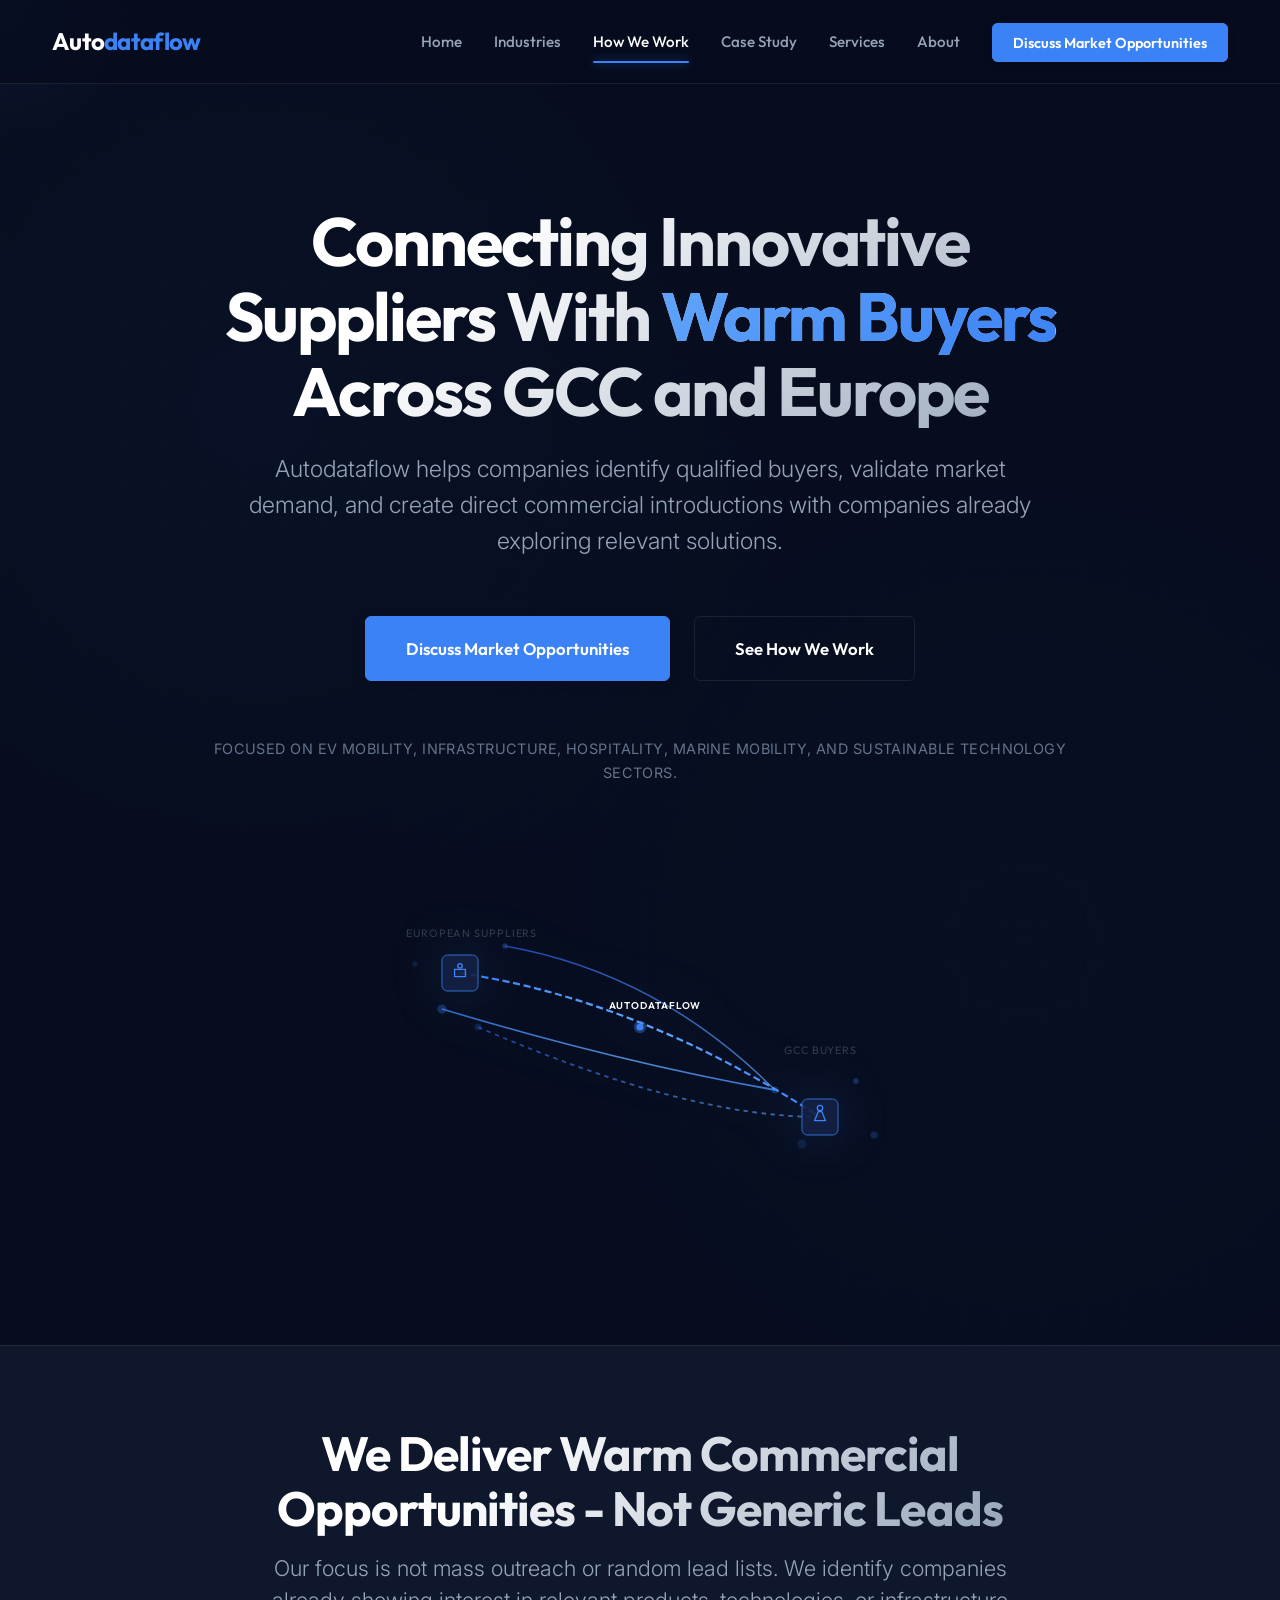
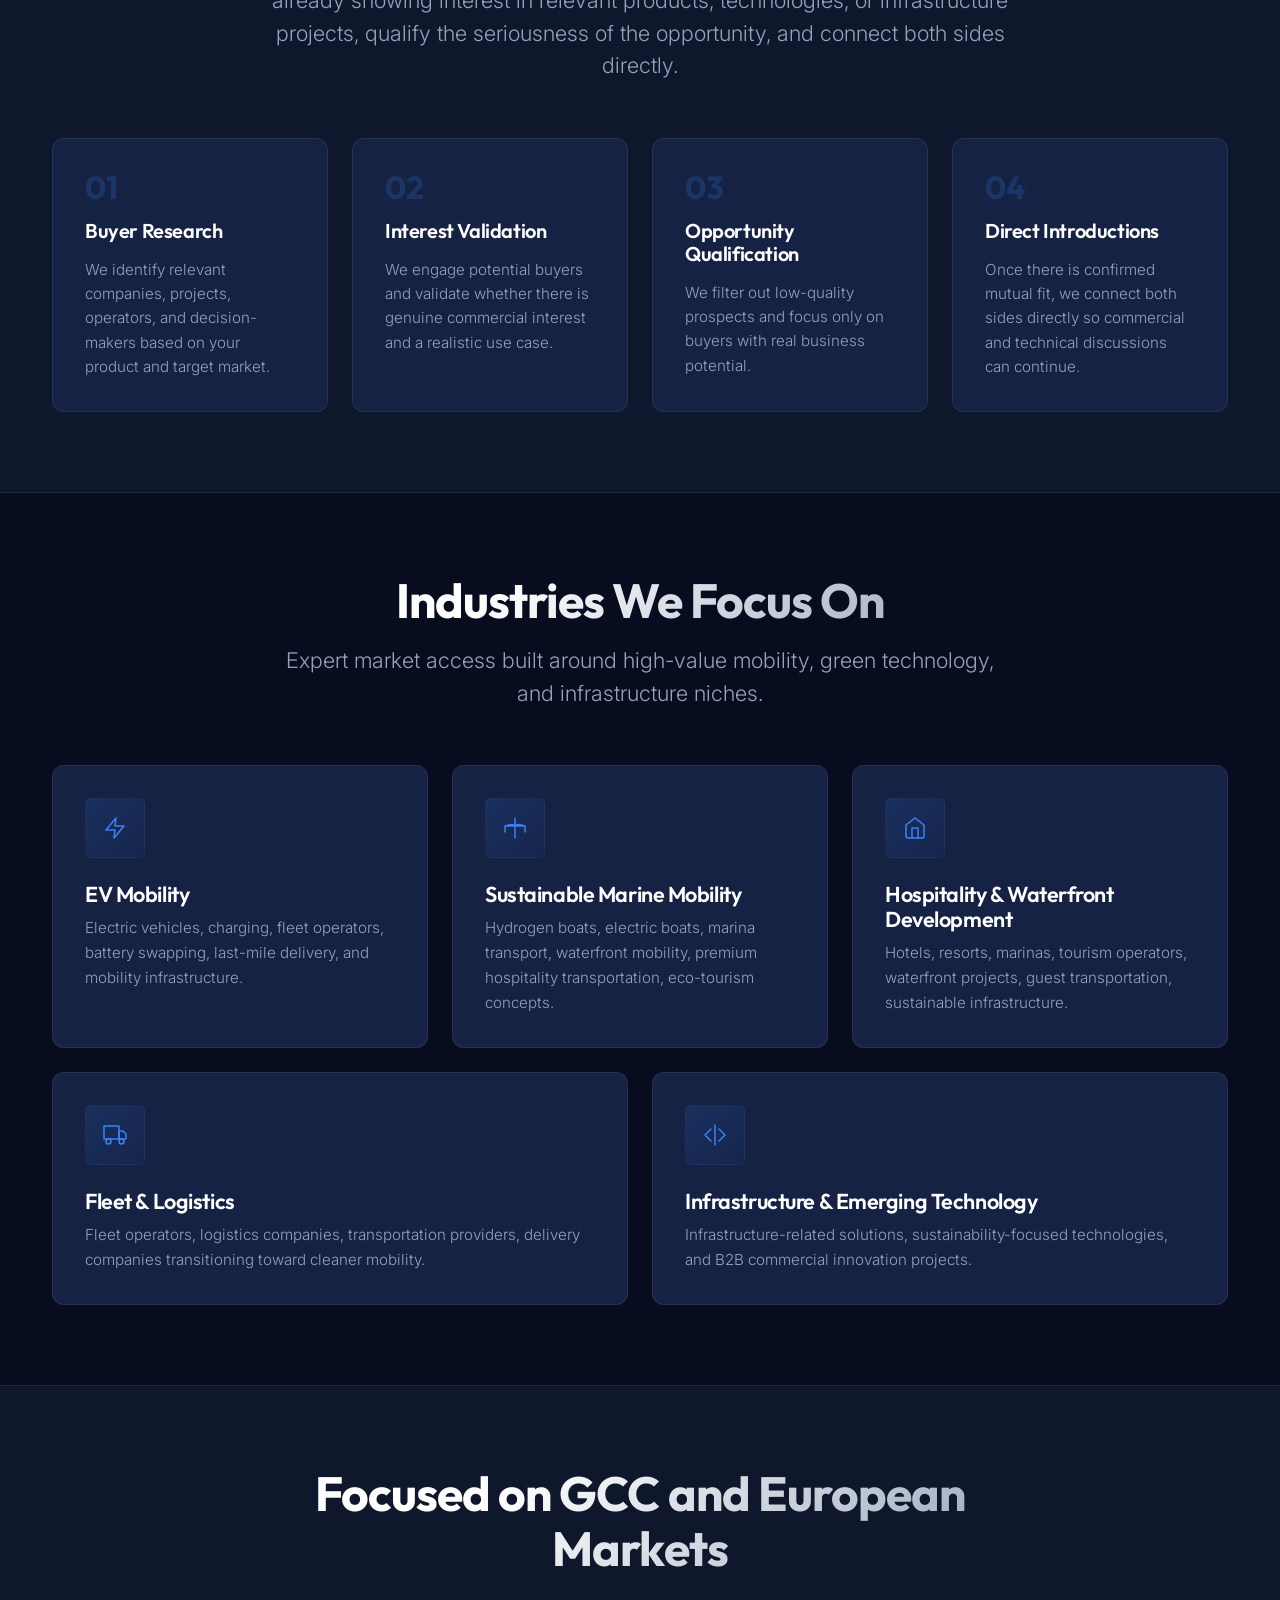
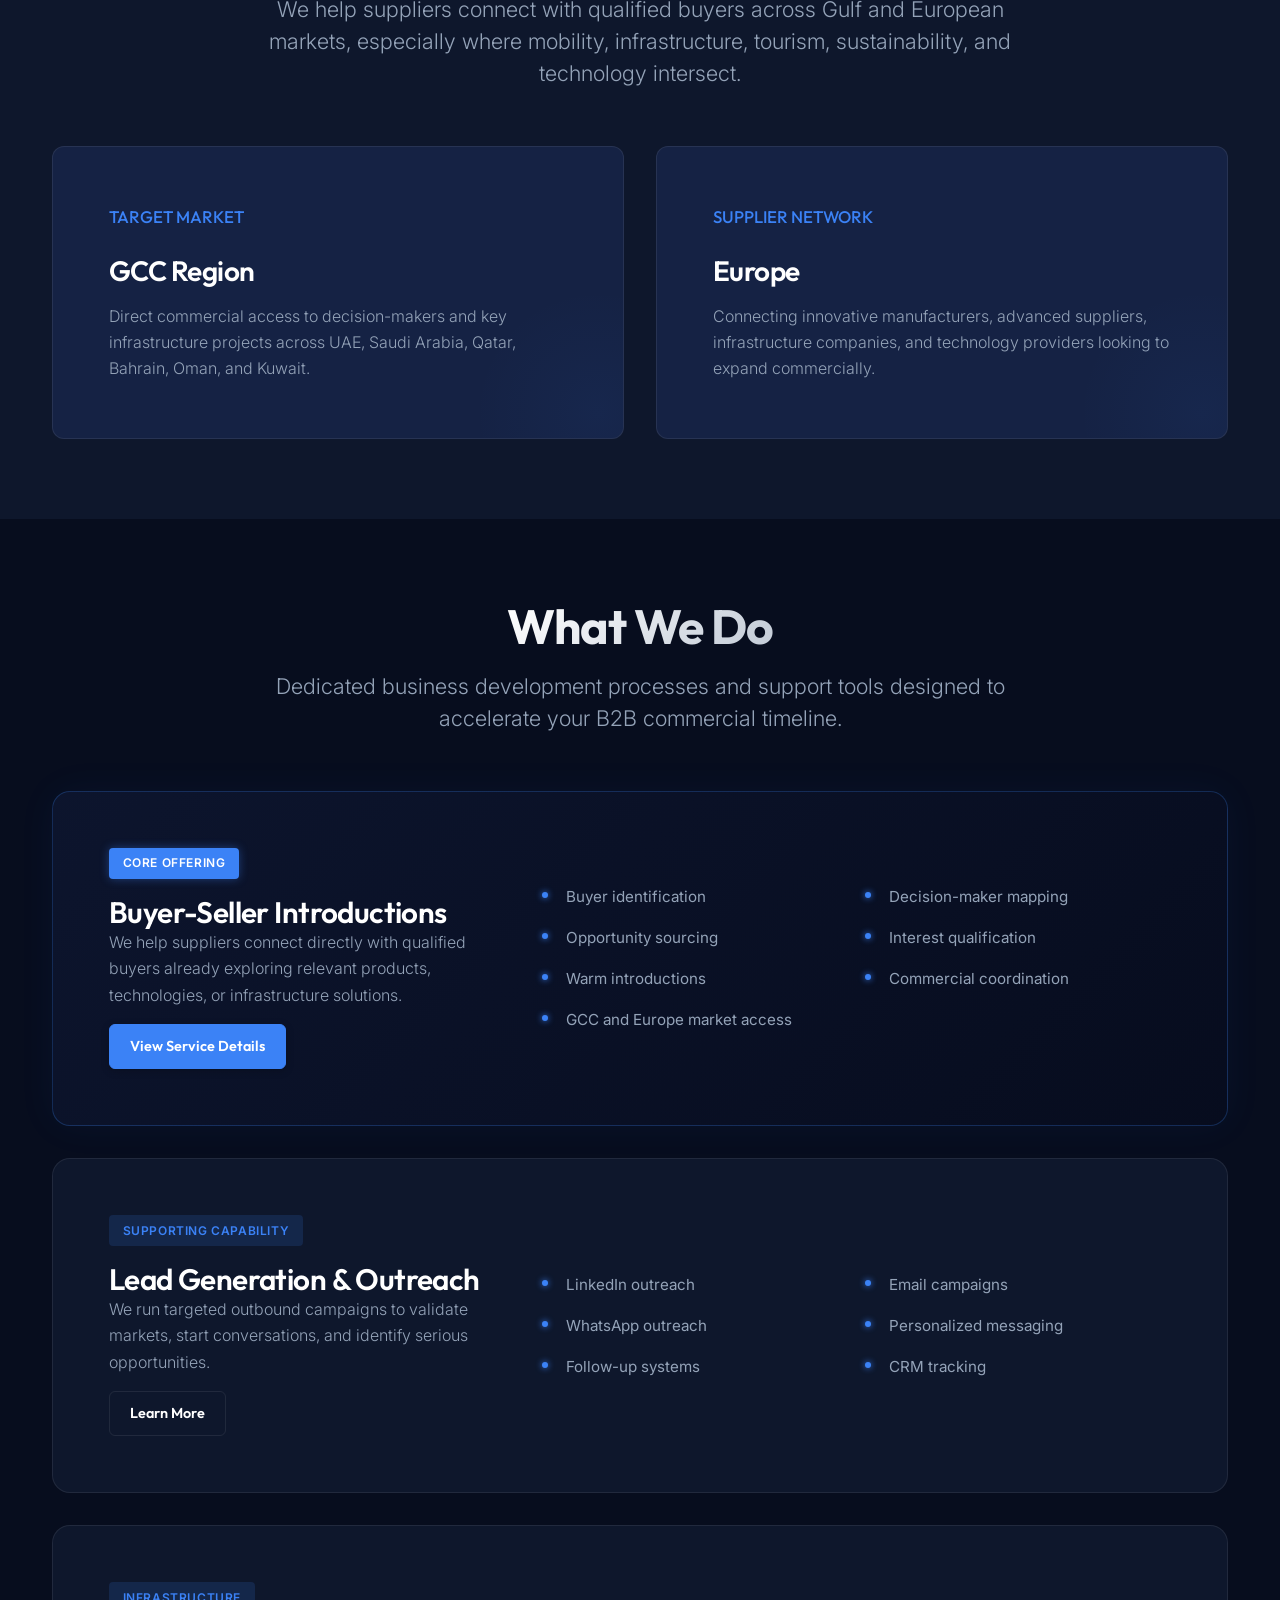
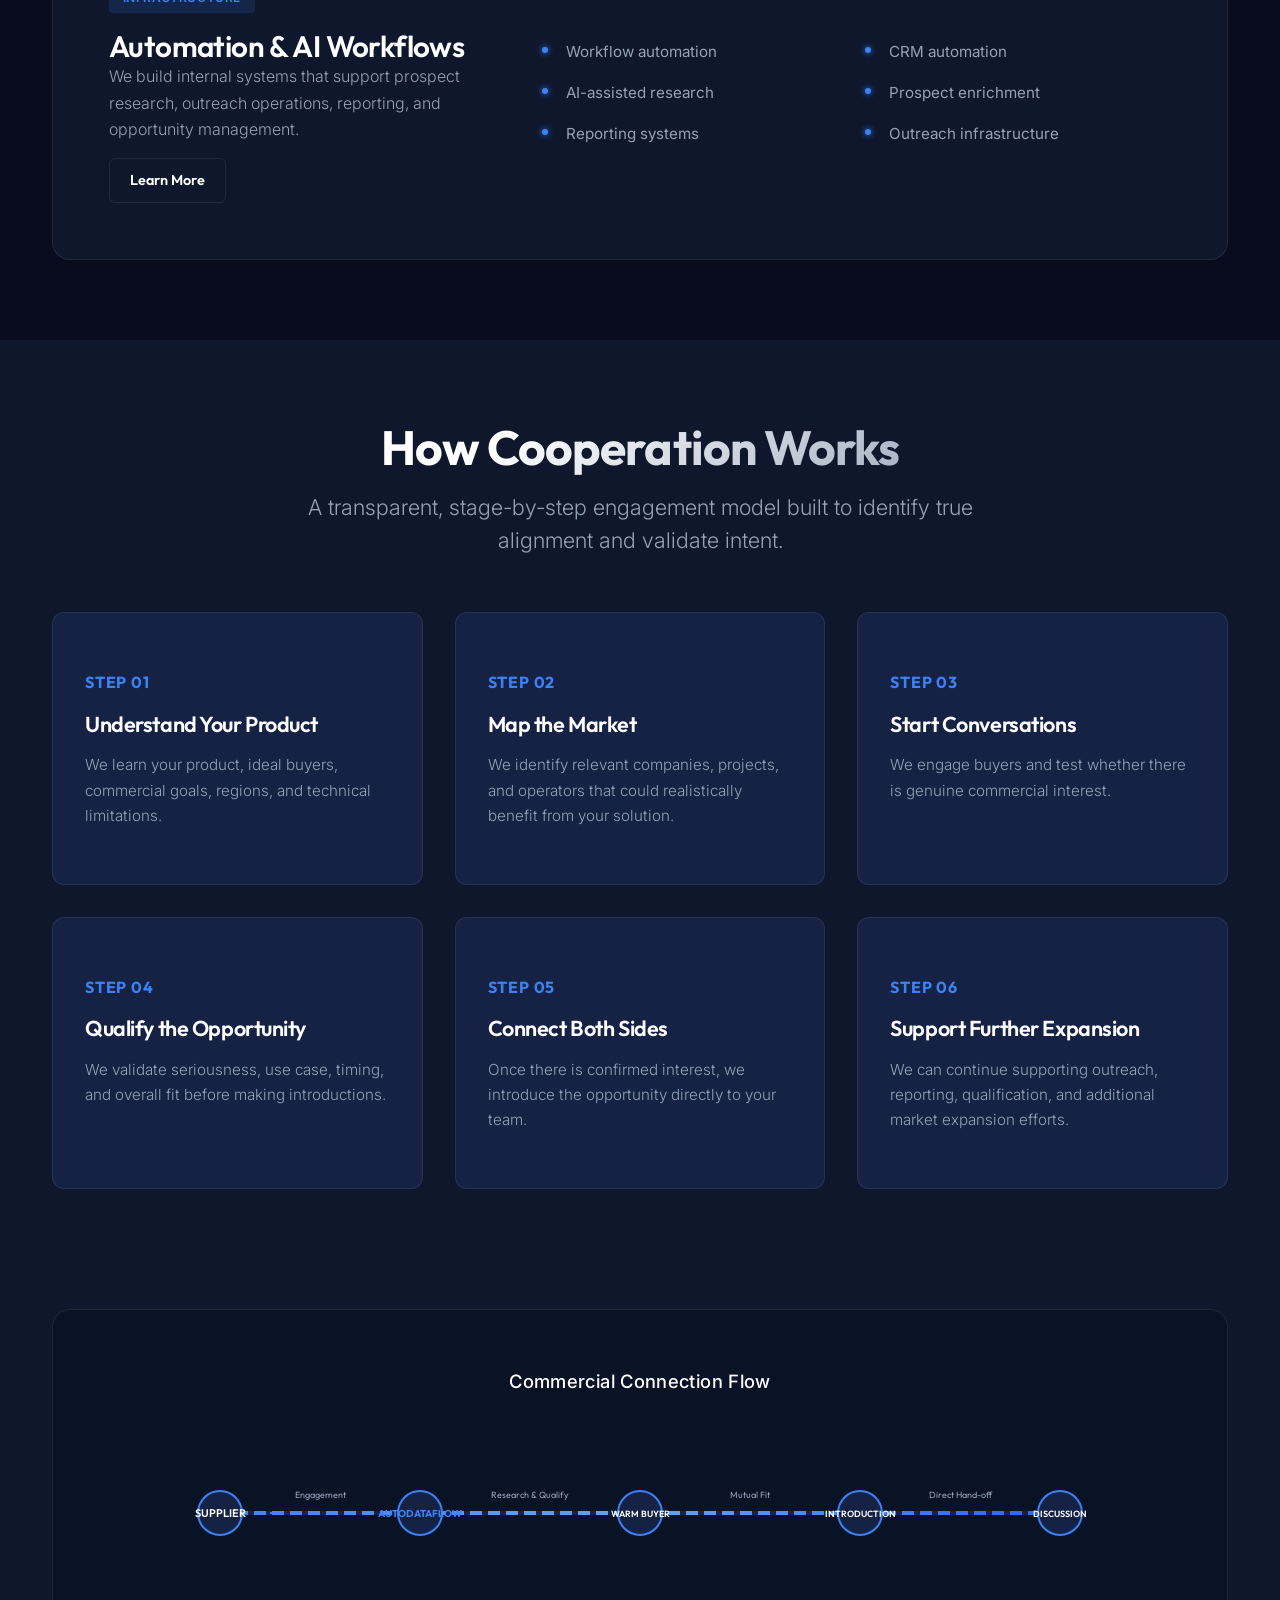
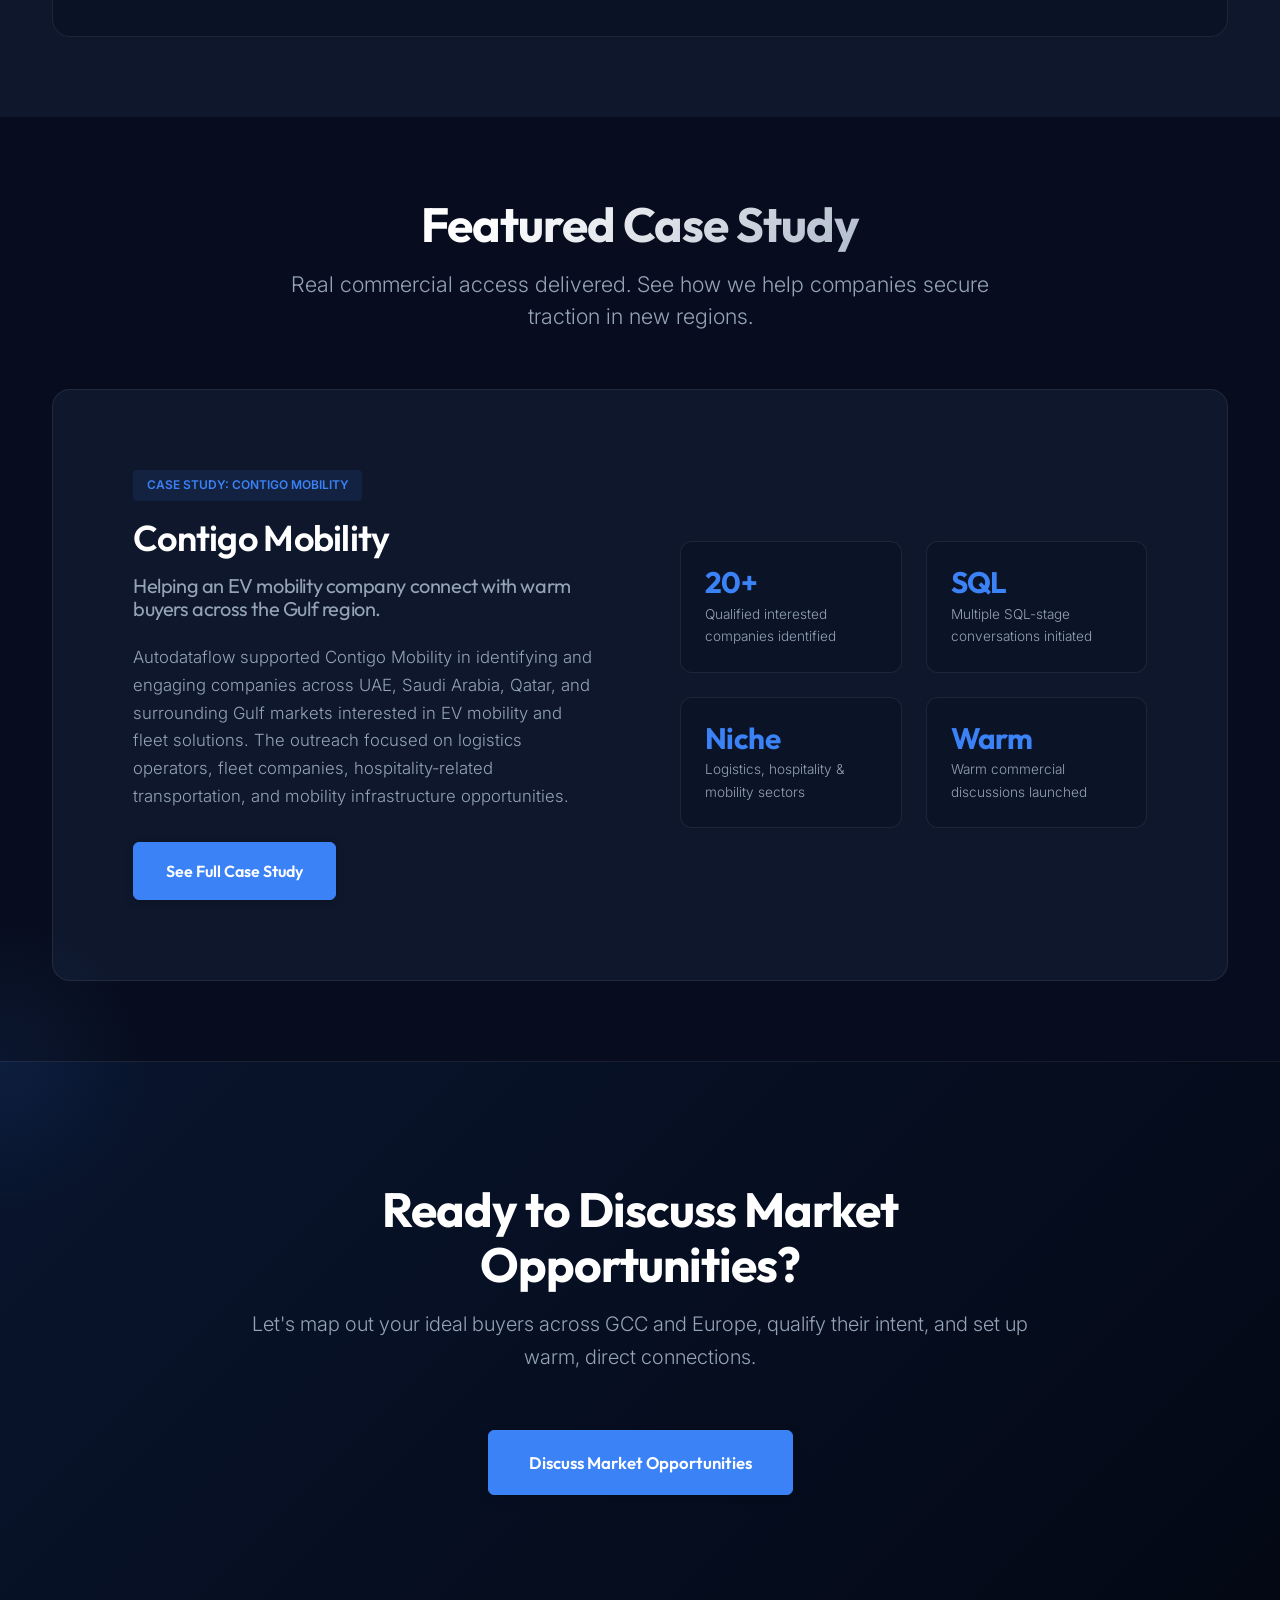
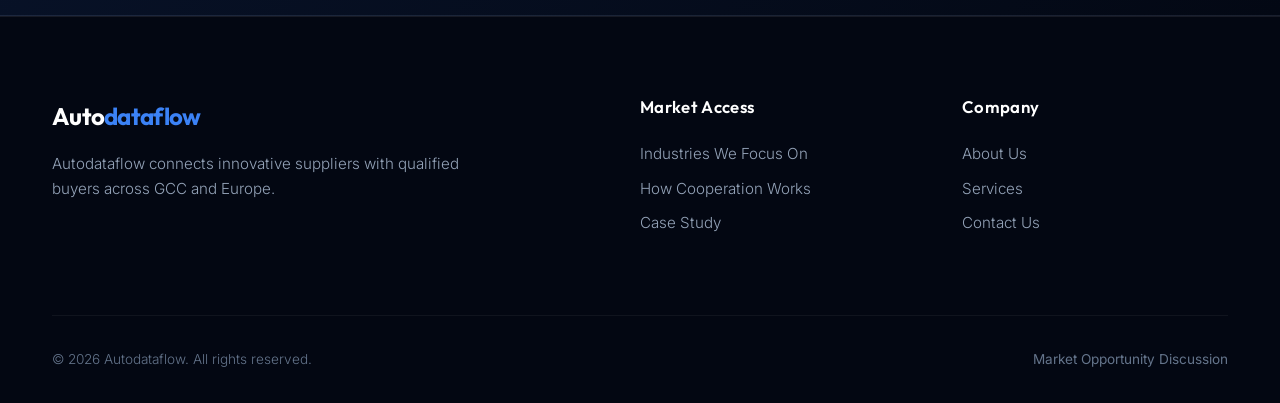
==== commit 7c95f7f5: "Replace emojis with professional monochrome SVG icons" ====
--- a/index.html
+++ b/index.html
@@ -187,35 +187,61 @@
             <div class="industries-grid fade-in">
                 <!-- Industry 1 -->
                 <div class="industry-card">
-                    <div class="industry-icon">⚡</div>
+                    <div class="industry-icon">
+                        <svg width="24" height="24" viewBox="0 0 24 24" fill="none" stroke="currentColor" stroke-width="1.5" stroke-linecap="round" stroke-linejoin="round">
+                            <polygon points="13 2 3 14 12 14 11 22 21 10 12 10 13 2"></polygon>
+                        </svg>
+                    </div>
                     <h3>EV Mobility</h3>
                     <p>Electric vehicles, charging, fleet operators, battery swapping, last-mile delivery, and mobility infrastructure.</p>
                 </div>
 
                 <!-- Industry 2 -->
                 <div class="industry-card">
-                    <div class="industry-icon">⛵</div>
+                    <div class="industry-icon">
+                        <svg width="24" height="24" viewBox="0 0 24 24" fill="none" stroke="currentColor" stroke-width="1.5" stroke-linecap="round" stroke-linejoin="round">
+                            <path d="M22 10v6M2 10v6M12 2v20M2 10h20M12 10C8.5 6.5 5 10 2 10M12 10C15.5 6.5 19 10 22 10"></path>
+                        </svg>
+                    </div>
                     <h3>Sustainable Marine Mobility</h3>
                     <p>Hydrogen boats, electric boats, marina transport, waterfront mobility, premium hospitality transportation, eco-tourism concepts.</p>
                 </div>
 
                 <!-- Industry 3 -->
                 <div class="industry-card">
-                    <div class="industry-icon">🏨</div>
+                    <div class="industry-icon">
+                        <svg width="24" height="24" viewBox="0 0 24 24" fill="none" stroke="currentColor" stroke-width="1.5" stroke-linecap="round" stroke-linejoin="round">
+                            <path d="M3 9l9-7 9 7v11a2 2 0 0 1-2 2H5a2 2 0 0 1-2-2z"></path>
+                            <polyline points="9 22 9 12 15 12 15 22"></polyline>
+                        </svg>
+                    </div>
                     <h3>Hospitality & Waterfront Development</h3>
                     <p>Hotels, resorts, marinas, tourism operators, waterfront projects, guest transportation, sustainable infrastructure.</p>
                 </div>
 
                 <!-- Industry 4 -->
                 <div class="industry-card">
-                    <div class="industry-icon">🚛</div>
+                    <div class="industry-icon">
+                        <svg width="24" height="24" viewBox="0 0 24 24" fill="none" stroke="currentColor" stroke-width="1.5" stroke-linecap="round" stroke-linejoin="round">
+                            <rect x="1" y="3" width="15" height="13"></rect>
+                            <polygon points="16 8 20 8 23 11 23 16 16 16 16 8"></polygon>
+                            <circle cx="5.5" cy="18.5" r="2.5"></circle>
+                            <circle cx="18.5" cy="18.5" r="2.5"></circle>
+                        </svg>
+                    </div>
                     <h3>Fleet & Logistics</h3>
                     <p>Fleet operators, logistics companies, transportation providers, delivery companies transitioning toward cleaner mobility.</p>
                 </div>
 
                 <!-- Industry 5 -->
                 <div class="industry-card">
-                    <div class="industry-icon">🏗️</div>
+                    <div class="industry-icon">
+                        <svg width="24" height="24" viewBox="0 0 24 24" fill="none" stroke="currentColor" stroke-width="1.5" stroke-linecap="round" stroke-linejoin="round">
+                            <polyline points="16 18 22 12 16 6"></polyline>
+                            <polyline points="8 6 2 12 8 18"></polyline>
+                            <line x1="12" y1="2" x2="12" y2="22"></line>
+                        </svg>
+                    </div>
                     <h3>Infrastructure & Emerging Technology</h3>
                     <p>Infrastructure-related solutions, sustainability-focused technologies, and B2B commercial innovation projects.</p>
                 </div>
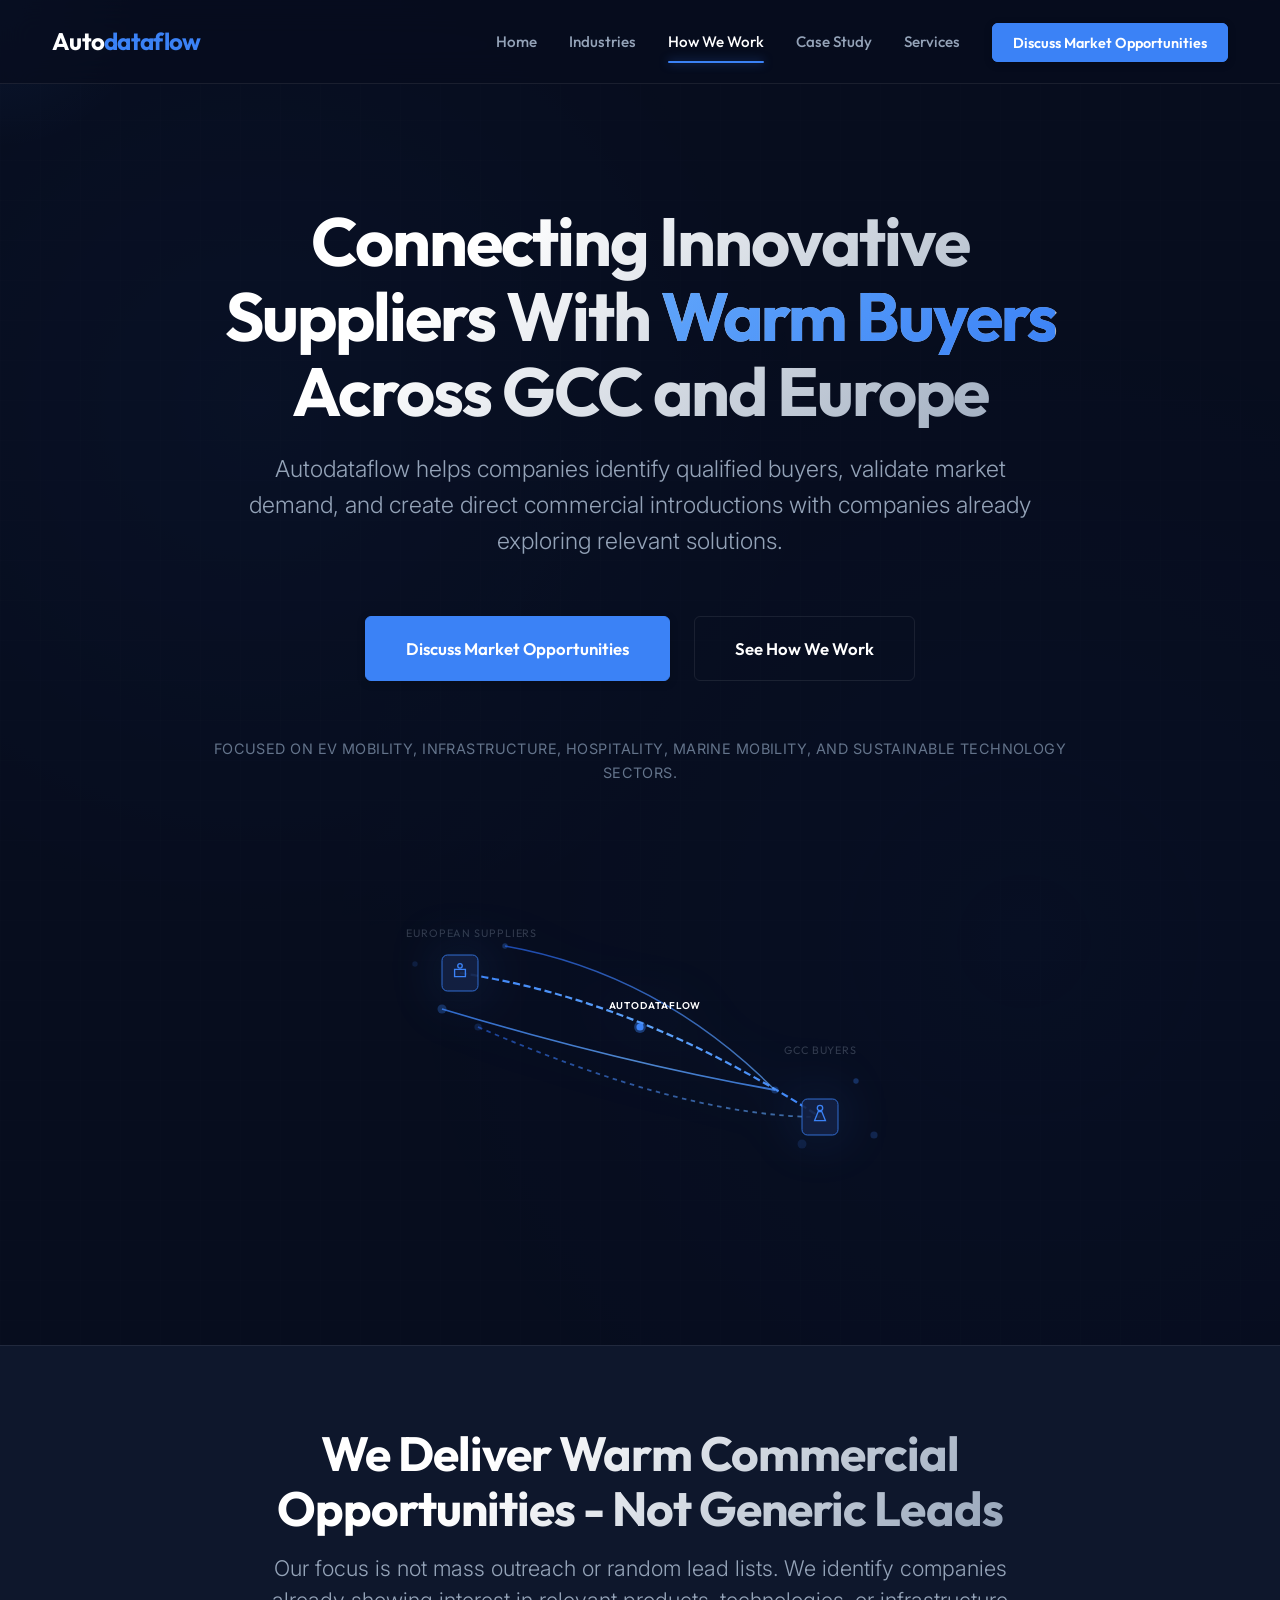
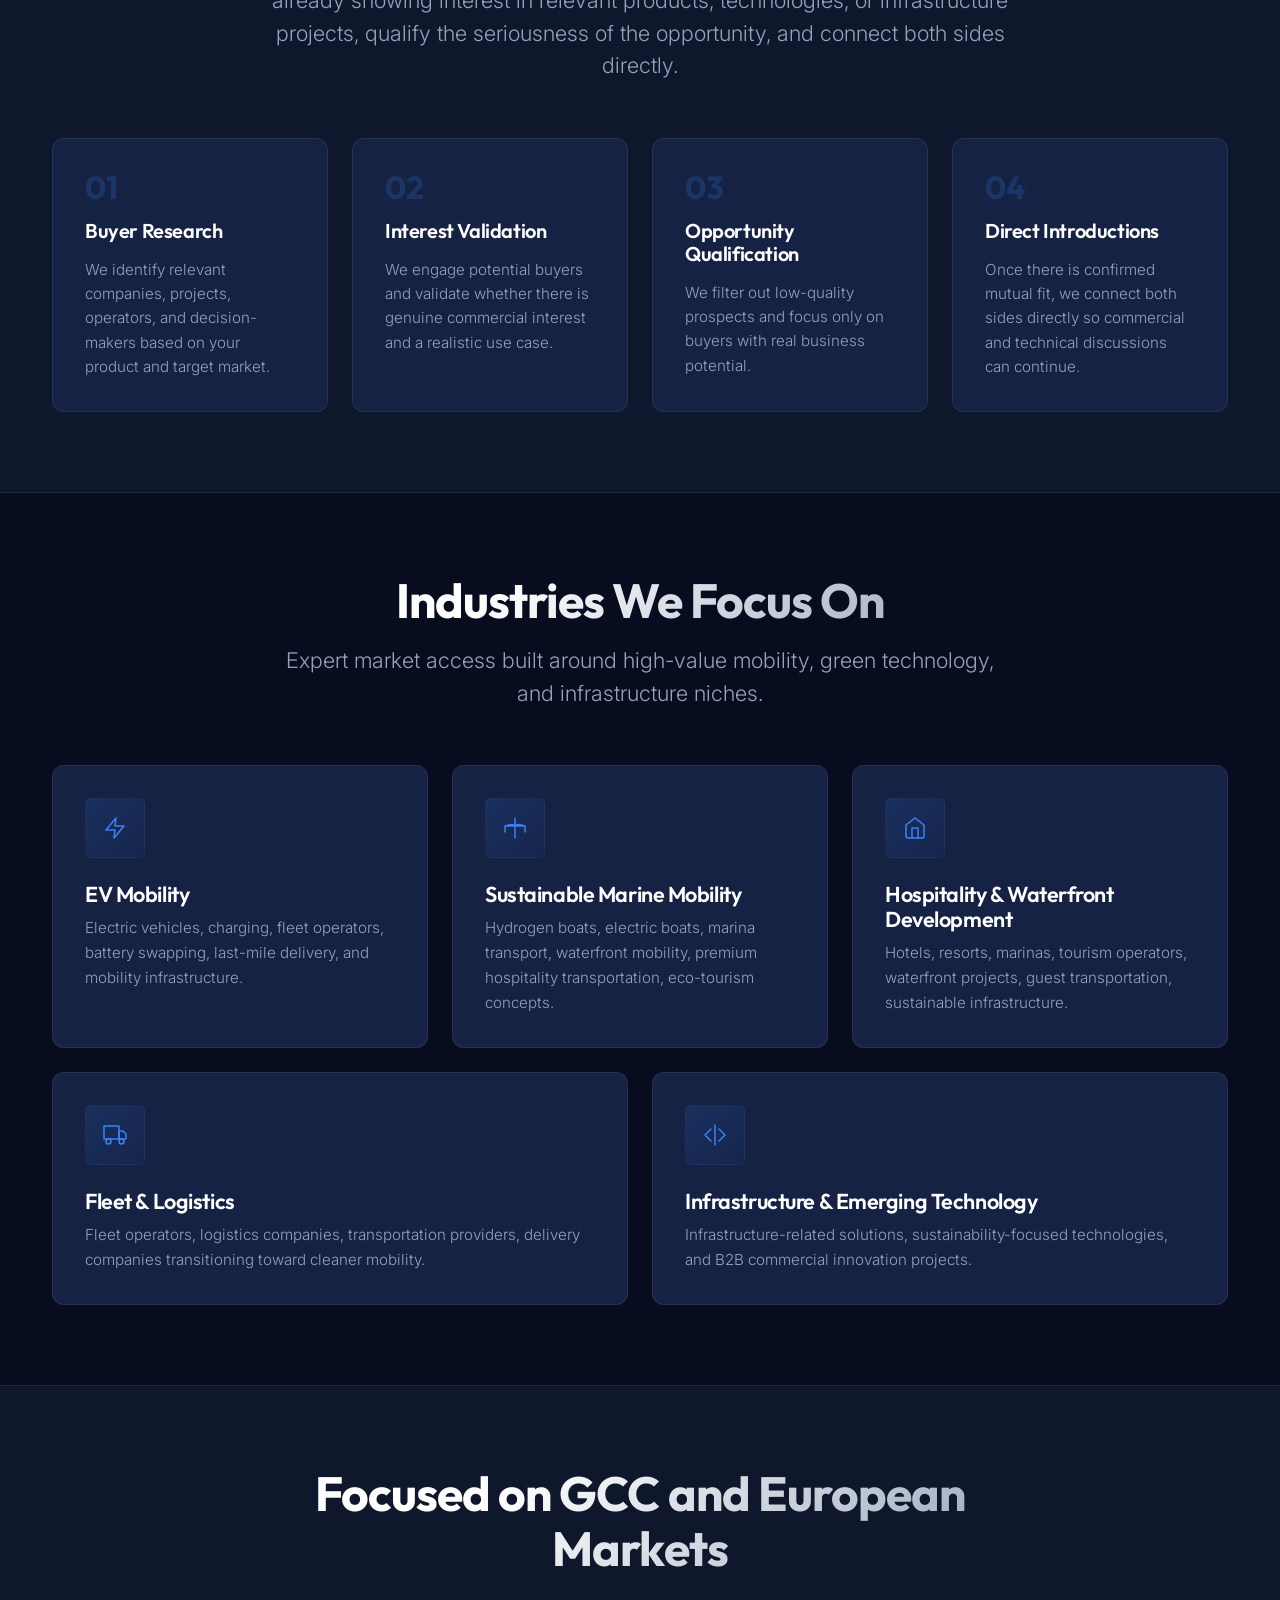
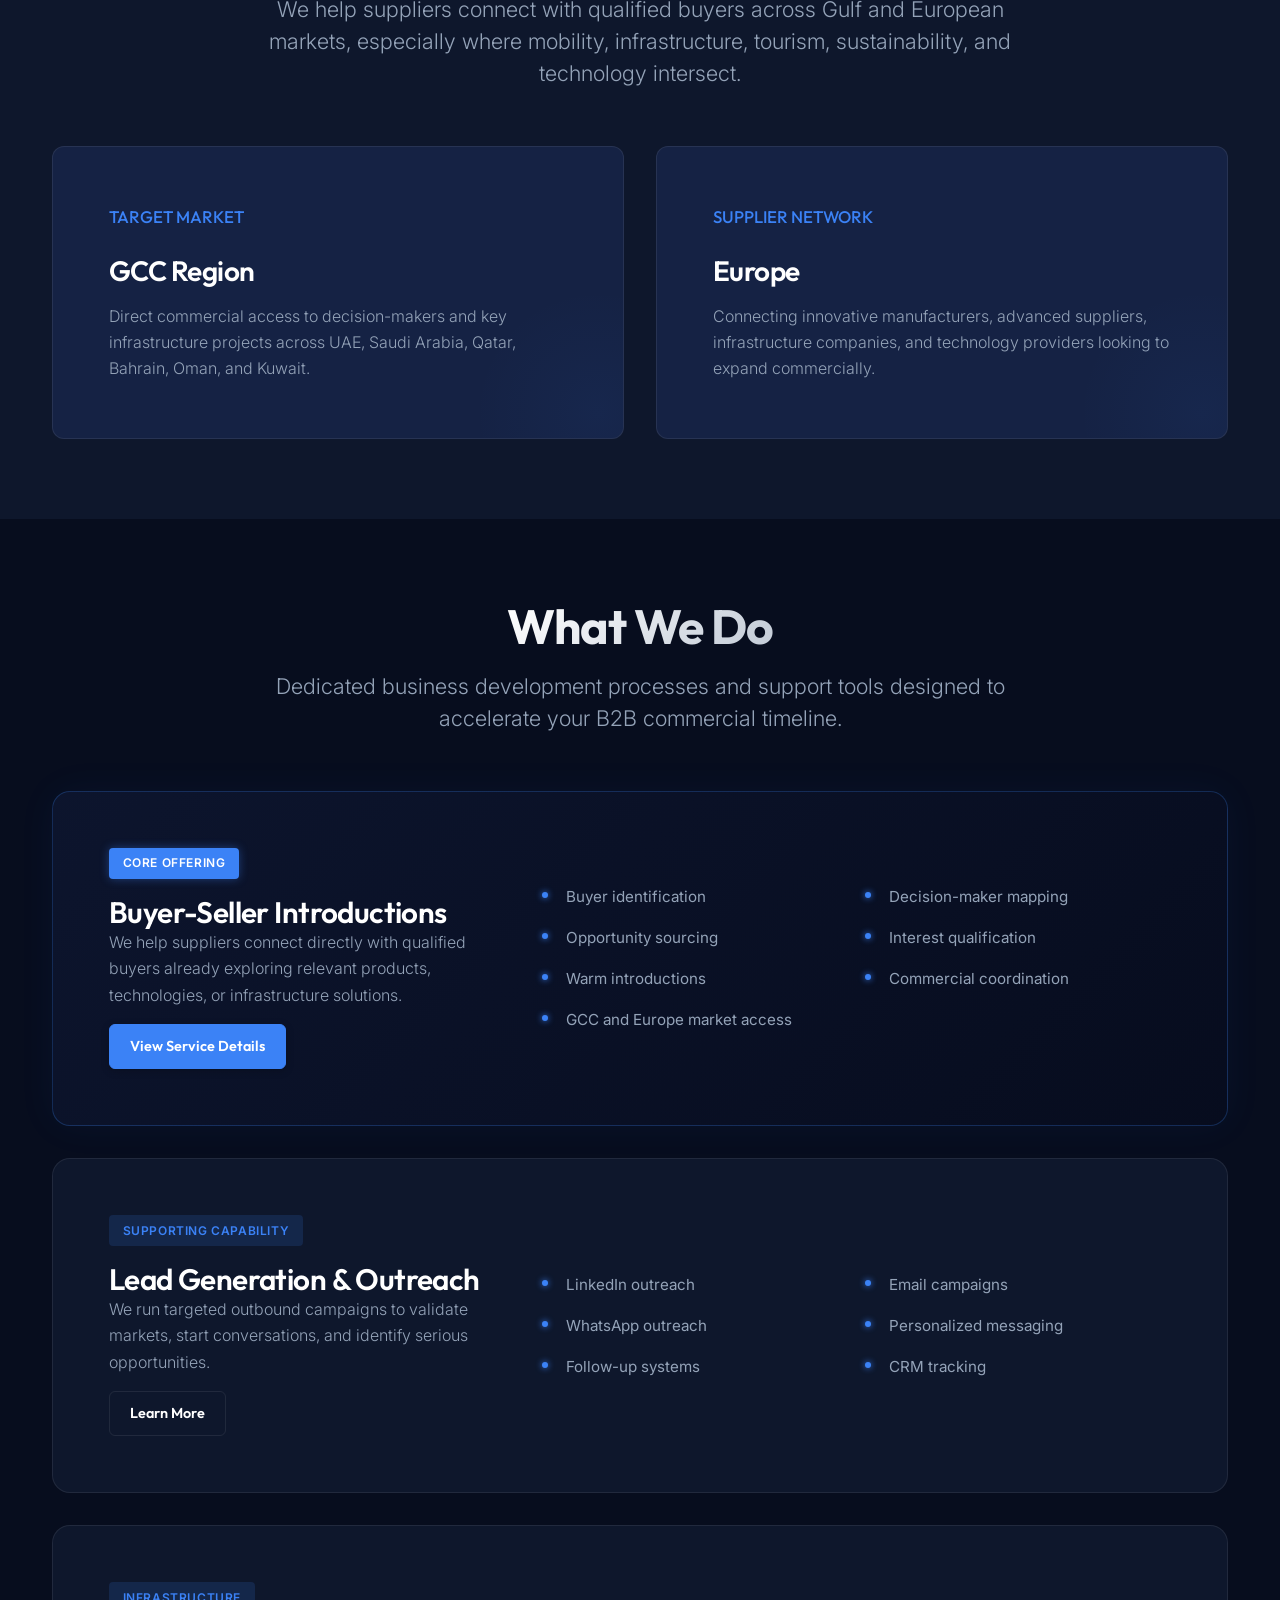
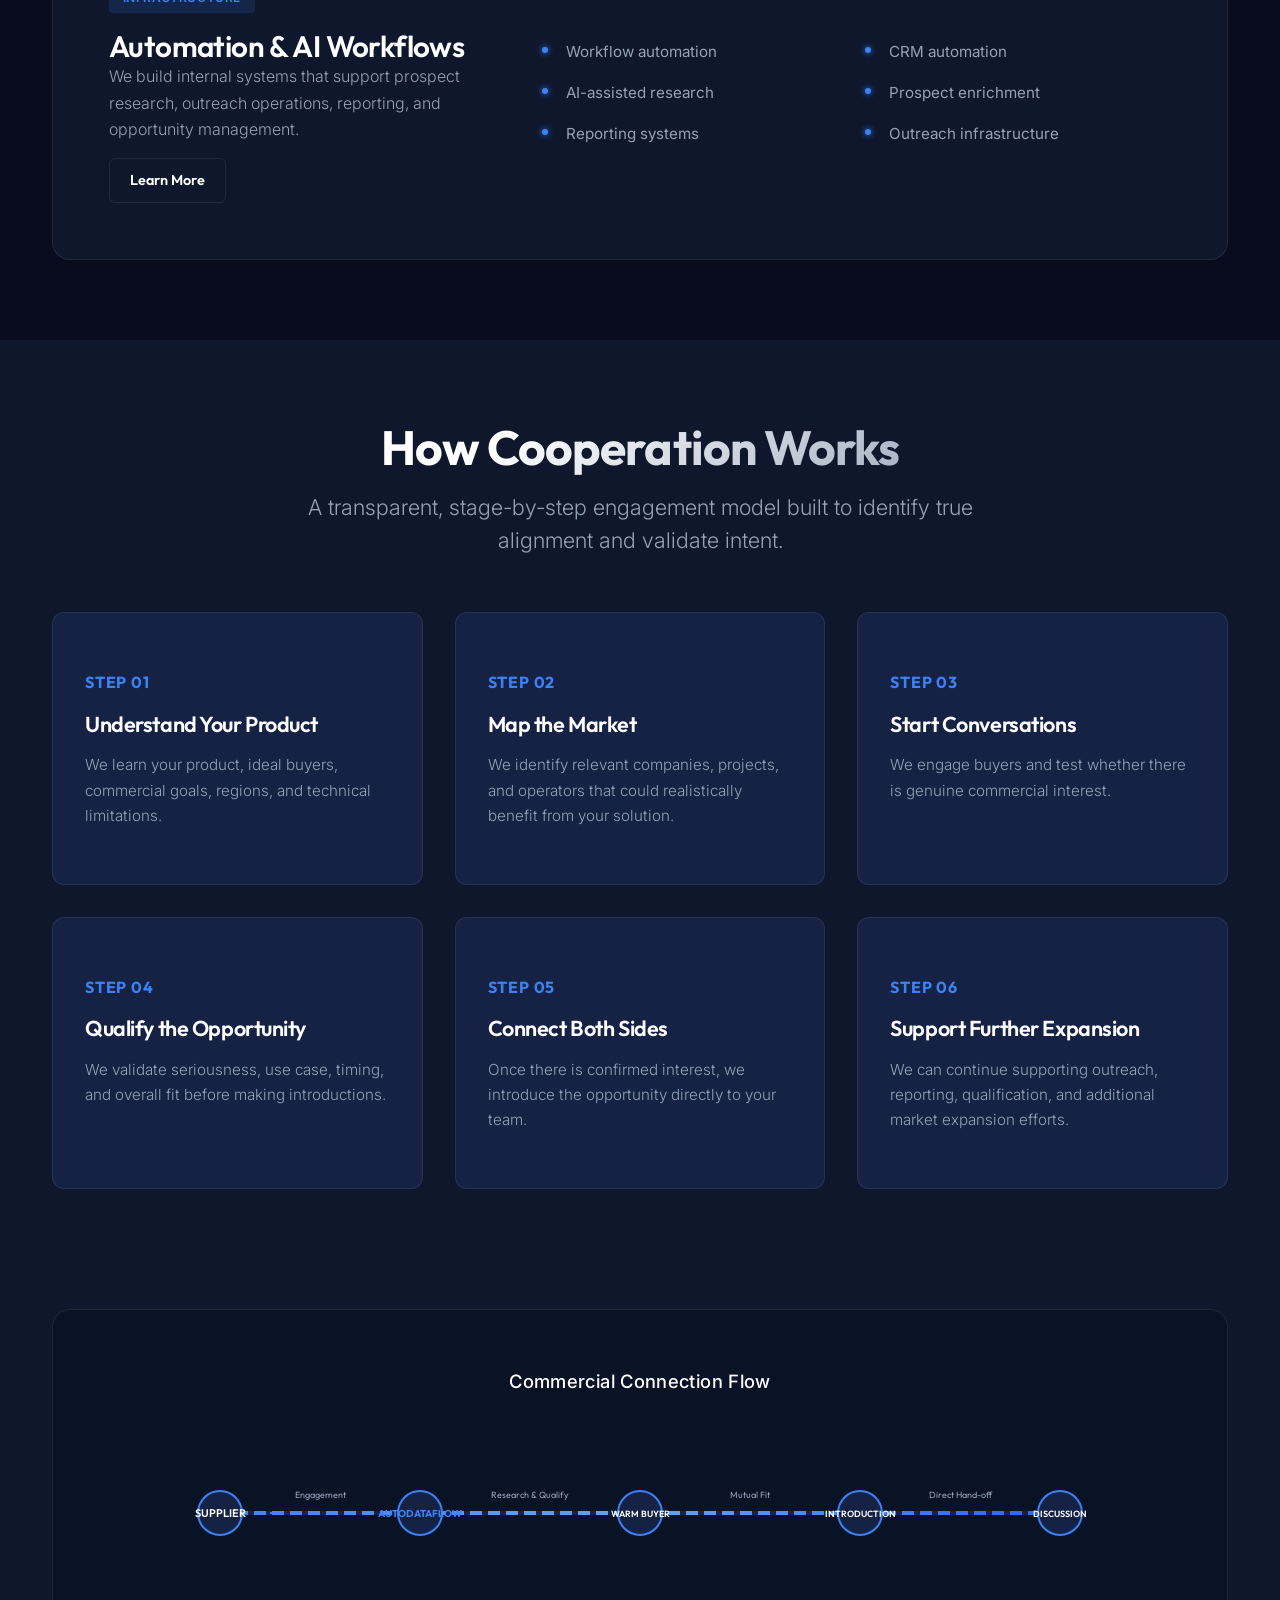
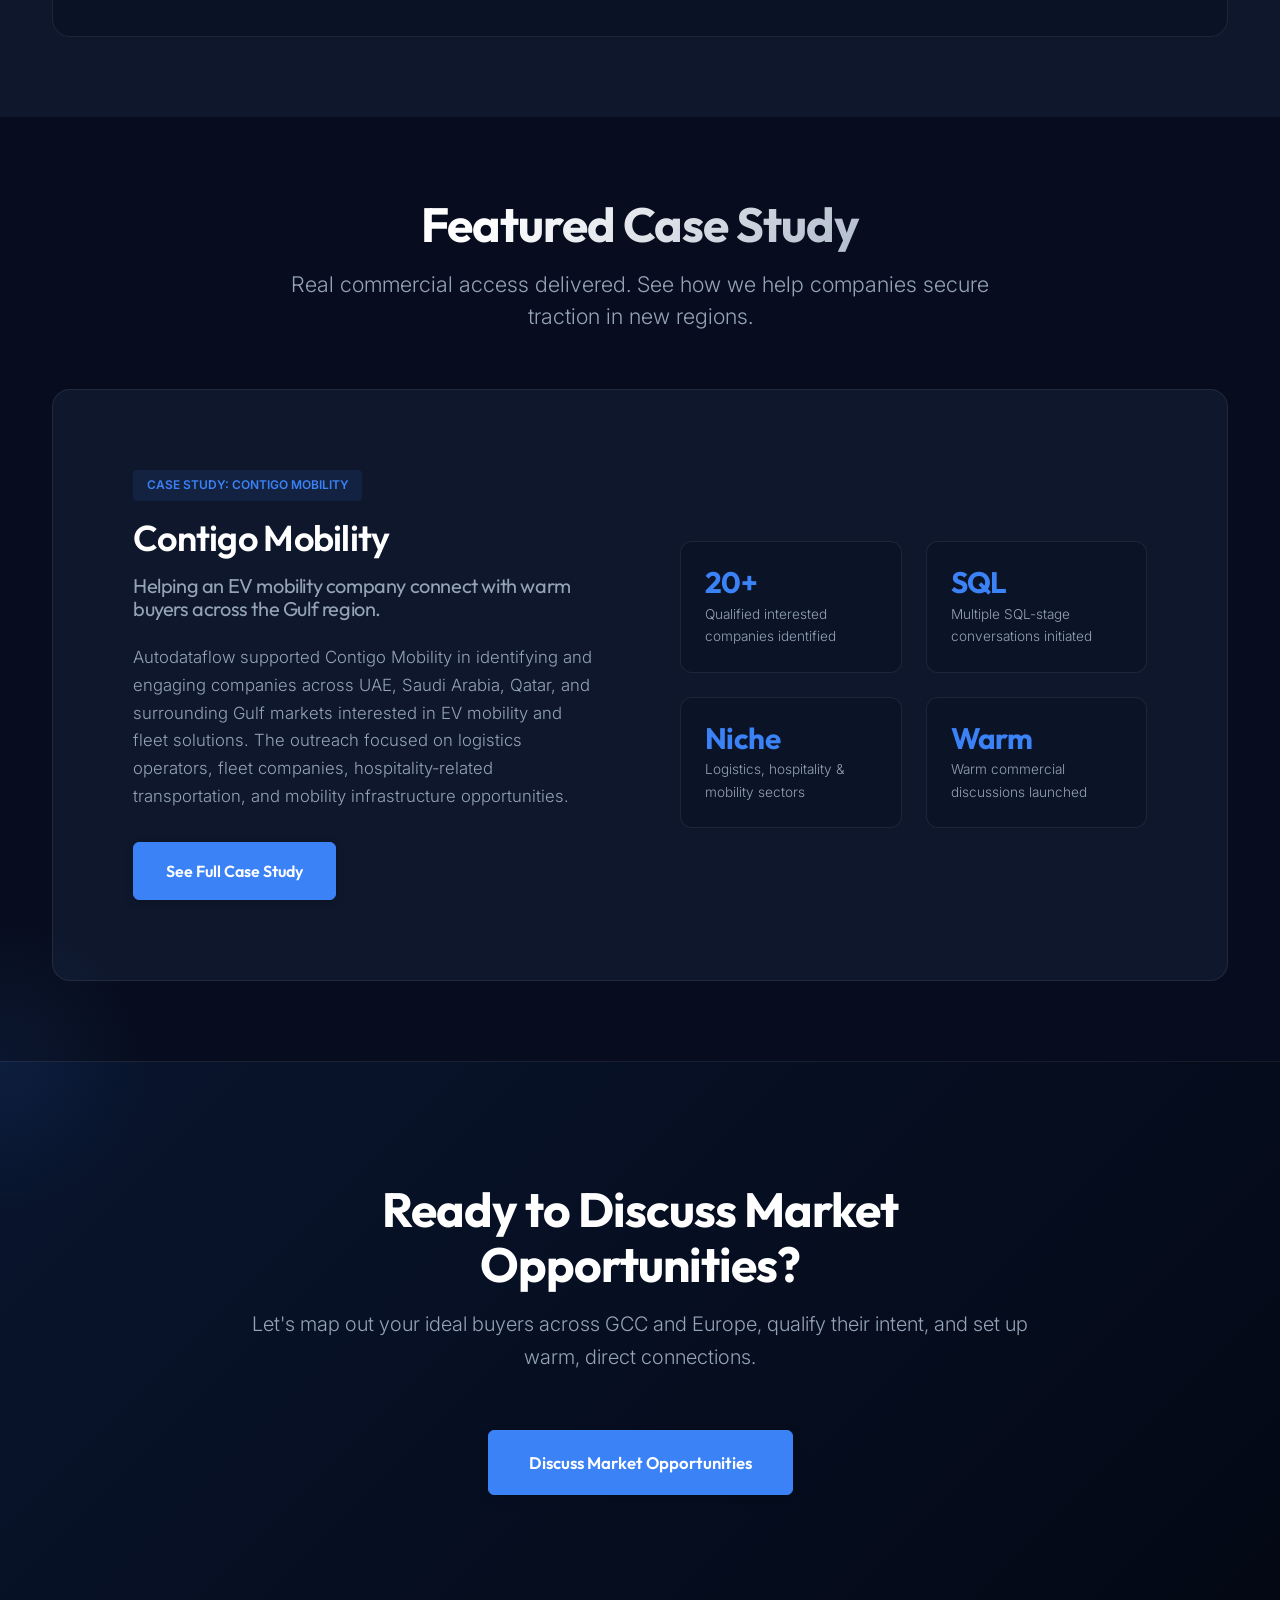
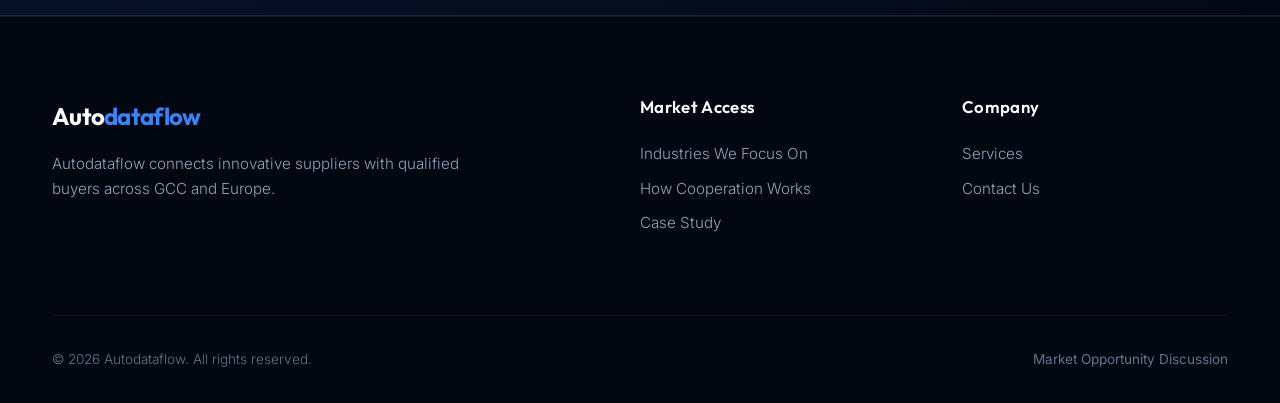
==== commit 4925abb1: "Temporarily hide about.html from navigation and add index.html redirect" ====
--- a/index.html
+++ b/index.html
@@ -33,7 +33,7 @@
                     <li class="nav-item"><a href="#how-we-work" class="nav-link">How We Work</a></li>
                     <li class="nav-item"><a href="case-study.html" class="nav-link">Case Study</a></li>
                     <li class="nav-item"><a href="services.html" class="nav-link">Services</a></li>
-                    <li class="nav-item"><a href="about.html" class="nav-link">About</a></li>
+                    <!-- <li class="nav-item"><a href="about.html" class="nav-link">About</a></li> -->
                     <li class="nav-item"><a href="contact.html" class="btn-primary-nav">Discuss Market Opportunities</a></li>
                 </ul>
             </div>
@@ -524,7 +524,7 @@
                 <div class="footer-column">
                     <h4>Company</h4>
                     <ul>
-                        <li><a href="about.html">About Us</a></li>
+                        <!-- <li><a href="about.html">About Us</a></li> -->
                         <li><a href="services.html">Services</a></li>
                         <li><a href="contact.html">Contact Us</a></li>
                     </ul>
